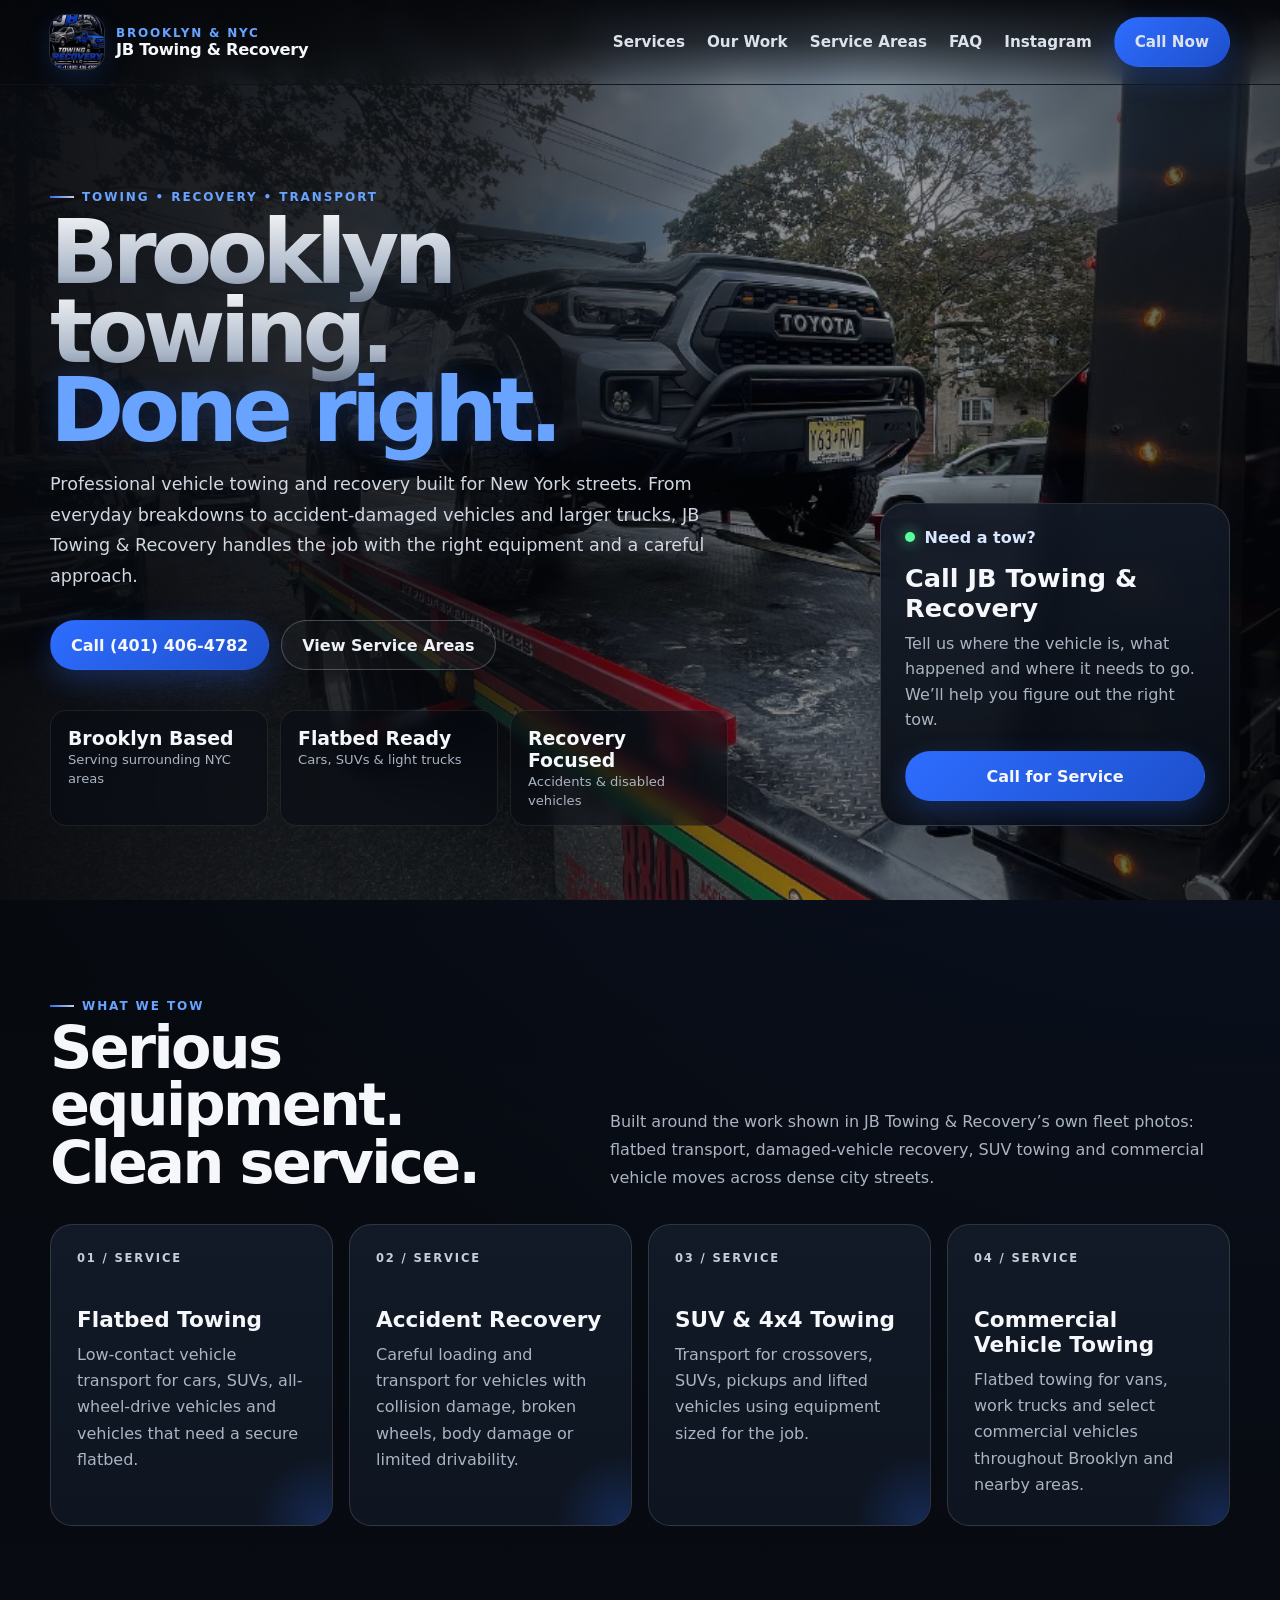
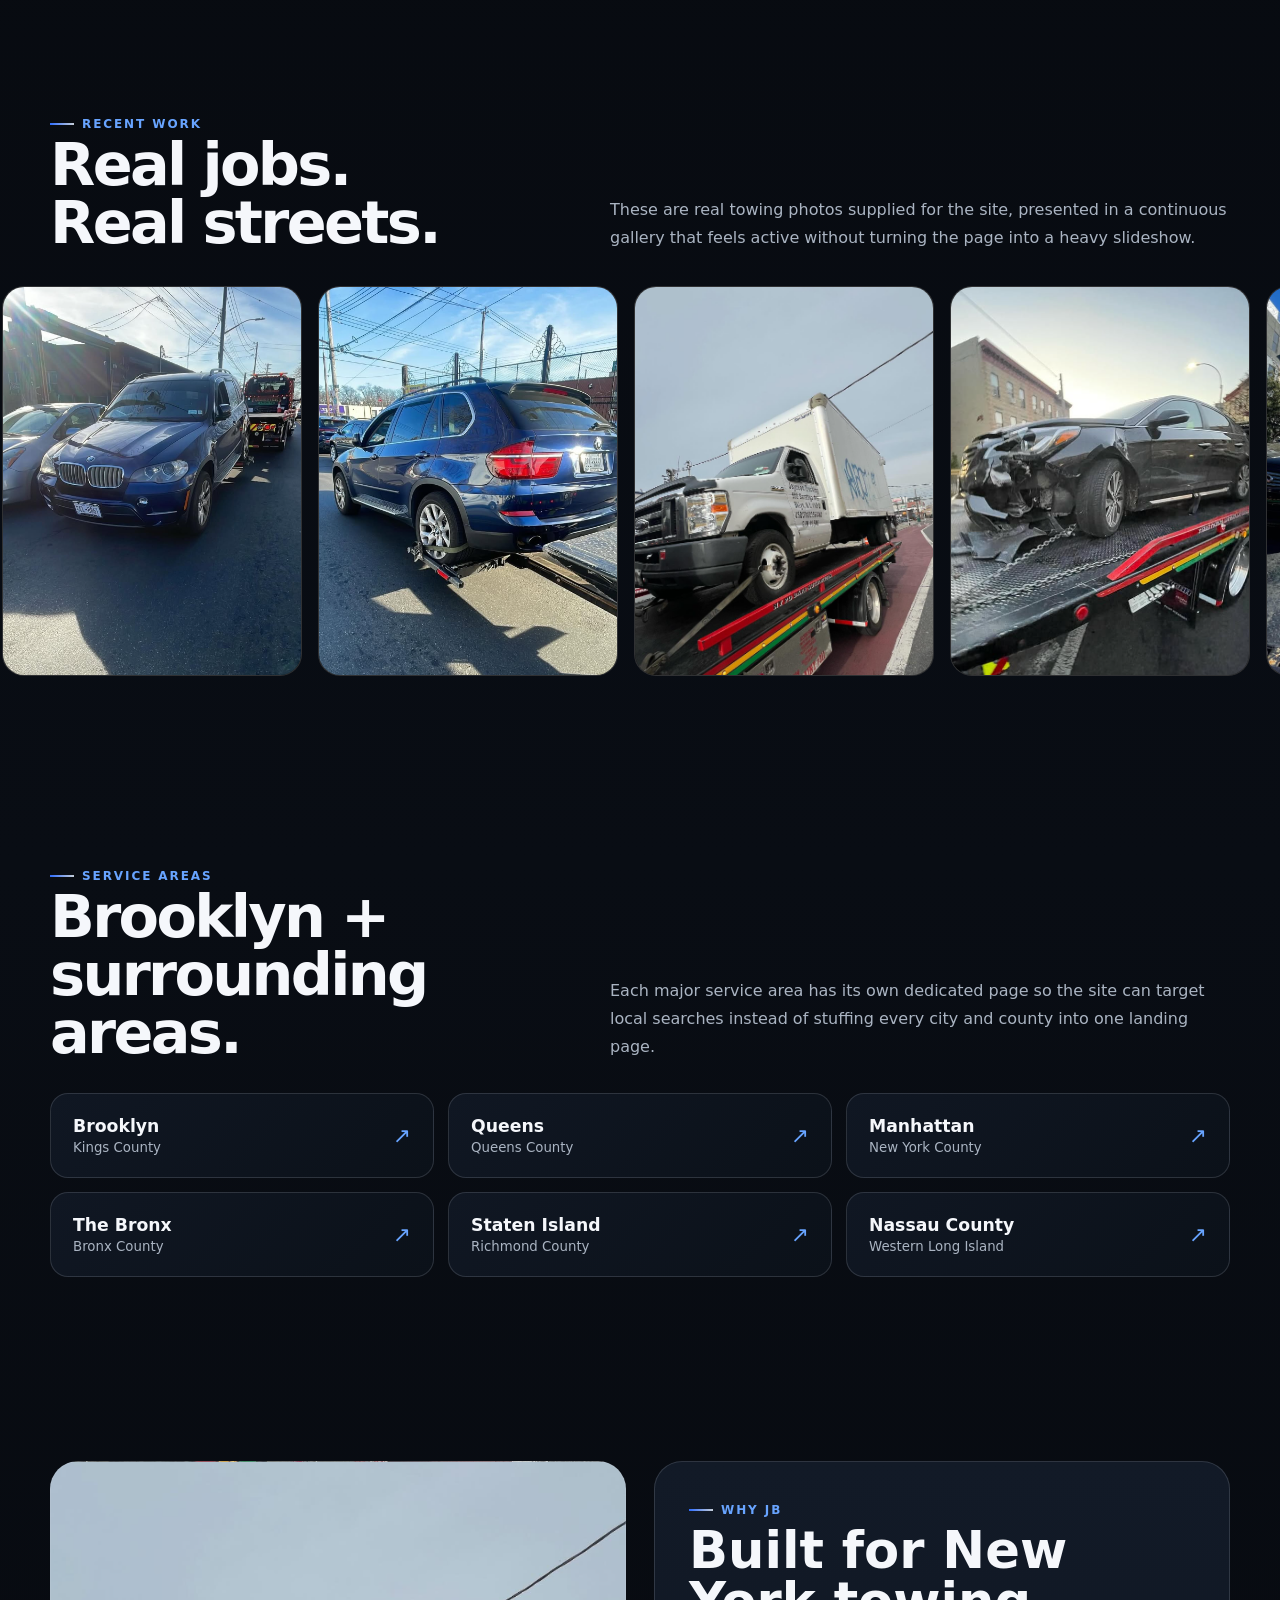
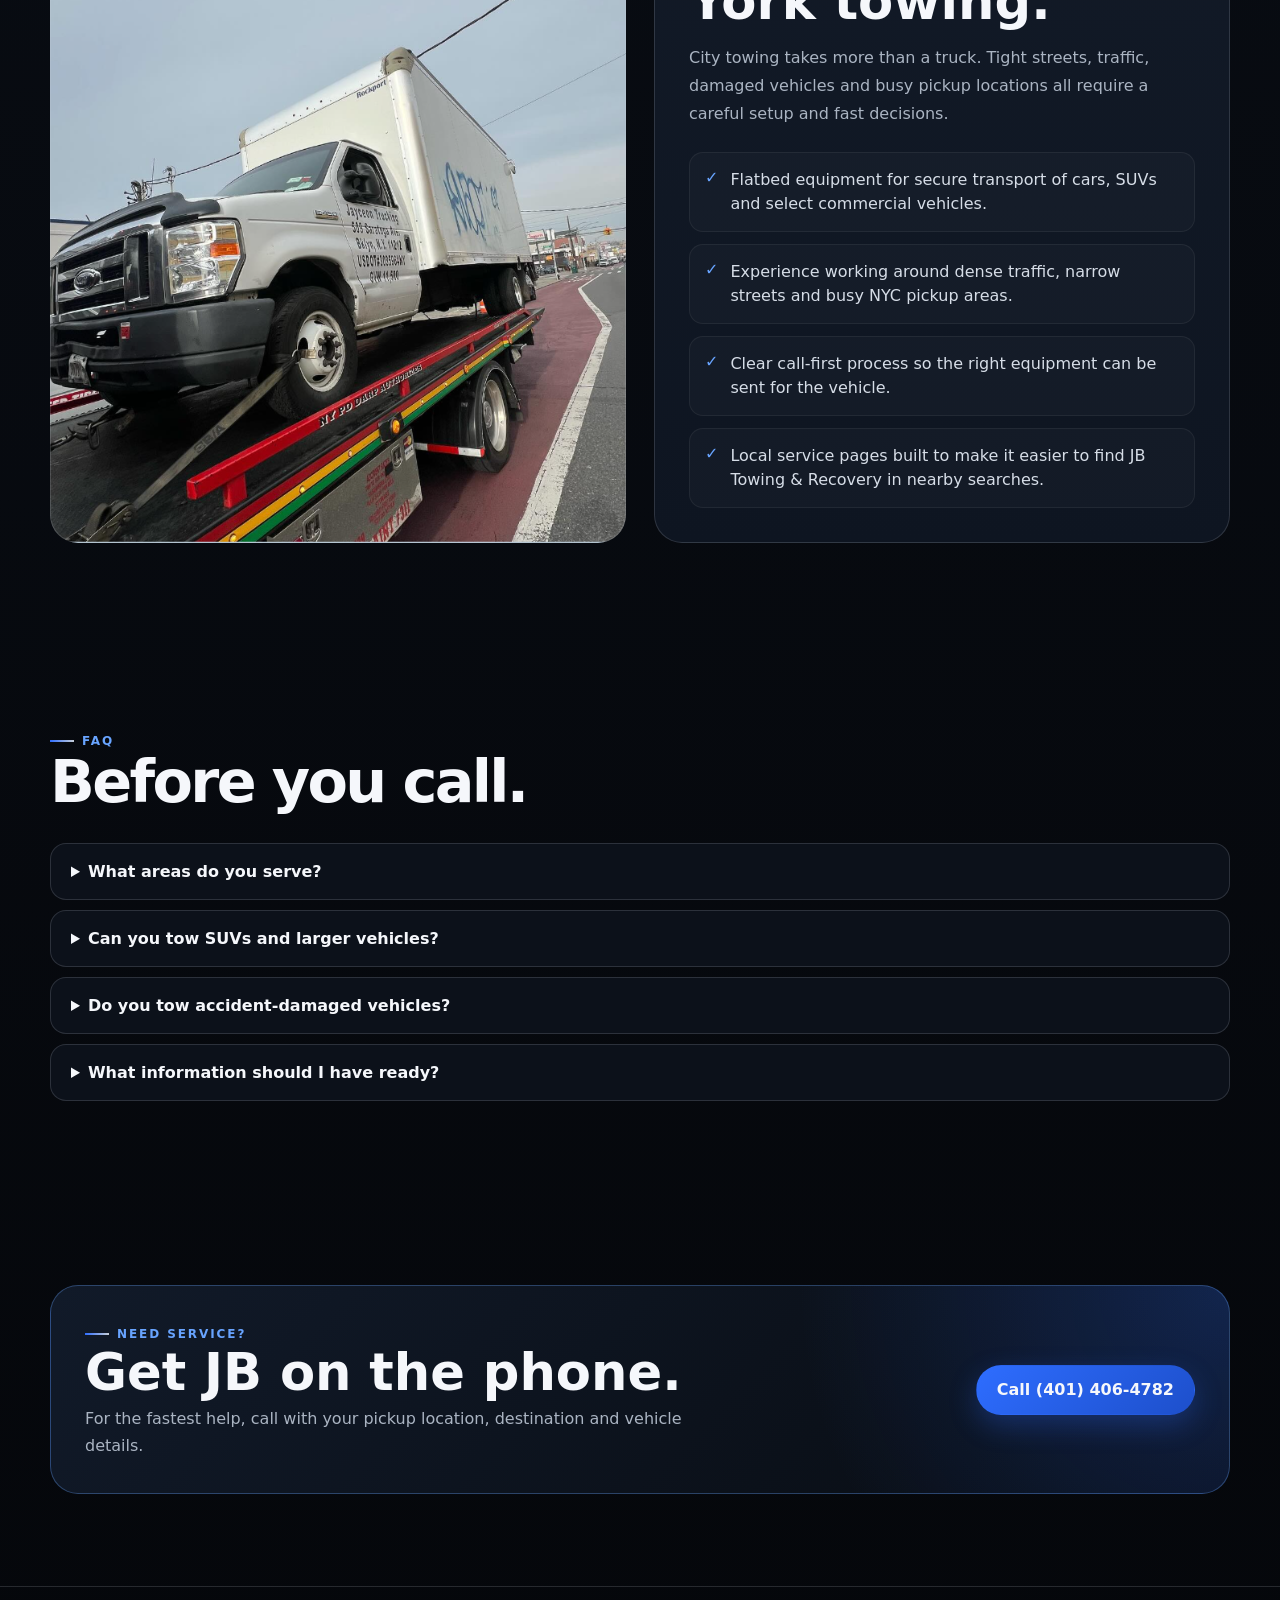
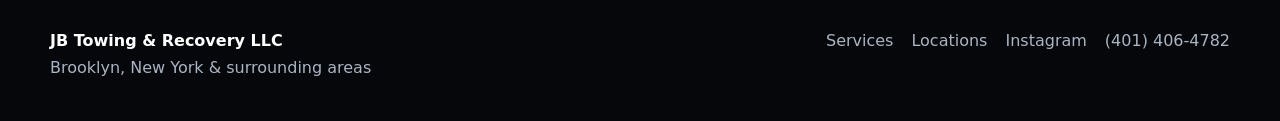
==== index.html @ f9513fea "Add files via upload" ====
<!doctype html>
<html lang="en">
<head>
<meta charset="utf-8"><meta name="viewport" content="width=device-width,initial-scale=1">
<title>JB Towing & Recovery LLC | Towing in Brooklyn, NY & Surrounding Areas</title>
<meta name="description" content="JB Towing & Recovery LLC provides professional towing and vehicle recovery across Brooklyn and surrounding New York City areas. Flatbed towing, accident recovery, local vehicle transport and more.">
<meta name="keywords" content="Brooklyn towing, towing company Brooklyn NY, flatbed towing Brooklyn, vehicle recovery Brooklyn, tow truck Brooklyn, towing Queens, towing NYC">
<link rel="canonical" href="https://www.jbtowingrecovery.com/">
<meta property="og:title" content="JB Towing & Recovery LLC | Brooklyn Towing">
<meta property="og:description" content="Professional towing and recovery across Brooklyn and surrounding NYC areas.">
<meta property="og:type" content="website">
<link rel="stylesheet" href="styles.css">
<script type="application/ld+json">{"@context":"https://schema.org","@type":"TowingService","name":"JB Towing & Recovery LLC","telephone":"+1-401-406-4782","areaServed":["Brooklyn NY","Queens NY","Manhattan NY","Bronx NY","Staten Island NY","Nassau County NY"],"sameAs":["https://www.instagram.com/jbtowingrecovery/"]}</script>
</head>
<body>
<header><div class="container nav">
<a class="brand" href="index.html"><img src="assets/logo.png" alt="JB Towing & Recovery LLC logo"><div class="brand-text"><span>Brooklyn & NYC</span><strong>JB Towing & Recovery</strong></div></a>
<nav class="navlinks"><a href="#services">Services</a><a href="#work">Our Work</a><a href="#areas">Service Areas</a><a href="#faq">FAQ</a><a href="https://www.instagram.com/jbtowingrecovery/" target="_blank" rel="noopener">Instagram</a><a class="btn btn-primary" href="tel:+14014064782">Call Now</a></nav>
<button class="menu-btn" aria-label="Open menu">☰</button>
</div></header>
<main>
<section class="hero"><div class="hero-media"></div><div class="container hero-grid">
<div><div class="eyebrow">Towing • Recovery • Transport</div><h1><span class="metal">Brooklyn towing.</span><br><span class="blue">Done right.</span></h1><p class="hero-copy">Professional vehicle towing and recovery built for New York streets. From everyday breakdowns to accident-damaged vehicles and larger trucks, JB Towing & Recovery handles the job with the right equipment and a careful approach.</p><div class="hero-actions"><a class="btn btn-primary" href="tel:+14014064782">Call (401) 406-4782</a><a class="btn btn-secondary" href="#areas">View Service Areas</a></div><div class="stats"><div class="stat"><strong>Brooklyn Based</strong><span>Serving surrounding NYC areas</span></div><div class="stat"><strong>Flatbed Ready</strong><span>Cars, SUVs & light trucks</span></div><div class="stat"><strong>Recovery Focused</strong><span>Accidents & disabled vehicles</span></div></div></div>
<aside class="hero-card"><div class="status"><span class="status-dot"></span>Need a tow?</div><h3>Call JB Towing & Recovery</h3><p>Tell us where the vehicle is, what happened and where it needs to go. We’ll help you figure out the right tow.</p><a class="btn btn-primary" style="width:100%" href="tel:+14014064782">Call for Service</a></aside>
</div></section>
<section class="section" id="services"><div class="container"><div class="section-head"><div><div class="eyebrow">What we tow</div><h2>Serious equipment.<br>Clean service.</h2></div><p>Built around the work shown in JB Towing & Recovery’s own fleet photos: flatbed transport, damaged-vehicle recovery, SUV towing and commercial vehicle moves across dense city streets.</p></div><div class="services">
<div class="service"><div class="num">01 / Service</div><h3>Flatbed Towing</h3><p>Low-contact vehicle transport for cars, SUVs, all-wheel-drive vehicles and vehicles that need a secure flatbed.</p></div>
<div class="service"><div class="num">02 / Service</div><h3>Accident Recovery</h3><p>Careful loading and transport for vehicles with collision damage, broken wheels, body damage or limited drivability.</p></div>
<div class="service"><div class="num">03 / Service</div><h3>SUV & 4x4 Towing</h3><p>Transport for crossovers, SUVs, pickups and lifted vehicles using equipment sized for the job.</p></div>
<div class="service"><div class="num">04 / Service</div><h3>Commercial Vehicle Towing</h3><p>Flatbed towing for vans, work trucks and select commercial vehicles throughout Brooklyn and nearby areas.</p></div>
</div></div></section>
<section class="section" id="work"><div class="container"><div class="section-head"><div><div class="eyebrow">Recent work</div><h2>Real jobs.<br>Real streets.</h2></div><p>These are real towing photos supplied for the site, presented in a continuous gallery that feels active without turning the page into a heavy slideshow.</p></div></div><div class="gallery-wrap"><div class="gallery-track">
<div class="gallery-card"><img src="assets/tow-1.png" alt="BMW SUV being towed in New York"></div><div class="gallery-card"><img src="assets/tow-2.png" alt="BMW SUV secured on tow equipment"></div><div class="gallery-card"><img src="assets/tow-3.png" alt="Commercial box truck on flatbed tow truck"></div><div class="gallery-card"><img src="assets/tow-4.png" alt="Damaged black sedan on flatbed tow truck"></div><div class="gallery-card"><img src="assets/tow-5.png" alt="Infiniti vehicle on flatbed tow truck in city traffic"></div><div class="gallery-card"><img src="assets/tow-6.png" alt="Toyota 4Runner on flatbed tow truck"></div><div class="gallery-card"><img src="assets/tow-7.png" alt="Night towing recovery scene"></div><div class="gallery-card"><img src="assets/tow-8.png" alt="Volkswagen on flatbed tow truck in Brooklyn"></div>
<div class="gallery-card"><img src="assets/tow-1.png" alt="BMW SUV being towed in New York"></div><div class="gallery-card"><img src="assets/tow-2.png" alt="BMW SUV secured on tow equipment"></div><div class="gallery-card"><img src="assets/tow-3.png" alt="Commercial box truck on flatbed tow truck"></div><div class="gallery-card"><img src="assets/tow-4.png" alt="Damaged black sedan on flatbed tow truck"></div><div class="gallery-card"><img src="assets/tow-5.png" alt="Infiniti vehicle on flatbed tow truck in city traffic"></div><div class="gallery-card"><img src="assets/tow-6.png" alt="Toyota 4Runner on flatbed tow truck"></div><div class="gallery-card"><img src="assets/tow-7.png" alt="Night towing recovery scene"></div><div class="gallery-card"><img src="assets/tow-8.png" alt="Volkswagen on flatbed tow truck in Brooklyn"></div>
</div></div></section>
<section class="section" id="areas"><div class="container"><div class="section-head"><div><div class="eyebrow">Service areas</div><h2>Brooklyn + surrounding areas.</h2></div><p>Each major service area has its own dedicated page so the site can target local searches instead of stuffing every city and county into one landing page.</p></div><div class="location-grid">
<a class="location-card" href="locations/brooklyn.html"><div><b>Brooklyn</b><small>Kings County</small></div><span class="arrow">↗</span></a>
<a class="location-card" href="locations/queens.html"><div><b>Queens</b><small>Queens County</small></div><span class="arrow">↗</span></a>
<a class="location-card" href="locations/manhattan.html"><div><b>Manhattan</b><small>New York County</small></div><span class="arrow">↗</span></a>
<a class="location-card" href="locations/bronx.html"><div><b>The Bronx</b><small>Bronx County</small></div><span class="arrow">↗</span></a>
<a class="location-card" href="locations/staten-island.html"><div><b>Staten Island</b><small>Richmond County</small></div><span class="arrow">↗</span></a>
<a class="location-card" href="locations/nassau-county.html"><div><b>Nassau County</b><small>Western Long Island</small></div><span class="arrow">↗</span></a>
</div></div></section>
<section class="section"><div class="container why"><div class="why-media"></div><div class="why-panel"><div class="eyebrow">Why JB</div><h2 style="font-size:clamp(2.2rem,4vw,3.8rem);line-height:1;margin:.5rem 0 1rem">Built for New York towing.</h2><p style="color:var(--muted);line-height:1.75">City towing takes more than a truck. Tight streets, traffic, damaged vehicles and busy pickup locations all require a careful setup and fast decisions.</p><div class="checks"><div class="check"><i>✓</i><span>Flatbed equipment for secure transport of cars, SUVs and select commercial vehicles.</span></div><div class="check"><i>✓</i><span>Experience working around dense traffic, narrow streets and busy NYC pickup areas.</span></div><div class="check"><i>✓</i><span>Clear call-first process so the right equipment can be sent for the vehicle.</span></div><div class="check"><i>✓</i><span>Local service pages built to make it easier to find JB Towing & Recovery in nearby searches.</span></div></div></div></div></section>
<section class="section" id="faq"><div class="container"><div class="section-head"><div><div class="eyebrow">FAQ</div><h2>Before you call.</h2></div></div><div class="faq"><details><summary>What areas do you serve?</summary><p>Brooklyn is the primary service area, with coverage extending into Queens, Manhattan, the Bronx, Staten Island and nearby Nassau County depending on the job.</p></details><details><summary>Can you tow SUVs and larger vehicles?</summary><p>Yes. The supplied work photos show SUV, pickup and box-truck towing. When calling, share the vehicle year, make, model and condition so the proper equipment can be confirmed.</p></details><details><summary>Do you tow accident-damaged vehicles?</summary><p>Yes. Flatbed transport is especially useful when a vehicle has body, wheel or suspension damage that makes normal towing difficult.</p></details><details><summary>What information should I have ready?</summary><p>Your pickup location, destination, vehicle make/model, whether the vehicle rolls or steers, and a quick description of the issue.</p></details></div></div></section>
<section class="section"><div class="container"><div class="cta"><div><div class="eyebrow">Need service?</div><h2>Get JB on the phone.</h2><p>For the fastest help, call with your pickup location, destination and vehicle details.</p></div><a class="btn btn-primary" href="tel:+14014064782">Call (401) 406-4782</a></div></div></section>
</main>
<footer><div class="container footer-grid"><div><strong>JB Towing & Recovery LLC</strong><div style="margin-top:8px">Brooklyn, New York & surrounding areas</div></div><div class="footer-links"><a href="#services">Services</a><a href="#areas">Locations</a><a href="https://www.instagram.com/jbtowingrecovery/" target="_blank" rel="noopener">Instagram</a><a href="tel:+14014064782">(401) 406-4782</a></div></div></footer>
<a class="mobile-call" href="tel:+14014064782">Call JB Towing & Recovery</a>
<script src="script.js"></script>
</body></html>
---- styles.css ----
:root{
  --bg:#05070b;
  --bg2:#0a0f17;
  --panel:#0e1521;
  --panel2:#121a27;
  --text:#f5f7fb;
  --muted:#aab4c2;
  --blue:#2e6dff;
  --blue2:#68a4ff;
  --silver:#c6ced8;
  --silver2:#eef2f7;
  --line:rgba(198,206,216,.17);
  --shadow:0 18px 55px rgba(0,0,0,.35);
  --radius:22px;
}
*{box-sizing:border-box}
html{scroll-behavior:smooth;scrollbar-color:var(--blue) #0a0e15;scrollbar-width:thin}
*::-webkit-scrollbar{width:11px;height:11px}
*::-webkit-scrollbar-track{background:#0a0e15}
*::-webkit-scrollbar-thumb{background:linear-gradient(180deg,var(--blue2),var(--blue));border-radius:999px;border:2px solid #0a0e15}
body{margin:0;font-family:Inter,ui-sans-serif,system-ui,-apple-system,BlinkMacSystemFont,"Segoe UI",sans-serif;background:radial-gradient(circle at top right,rgba(46,109,255,.13),transparent 31%),linear-gradient(180deg,#05070b 0%,#090d14 50%,#05070b 100%);color:var(--text);cursor:url('assets/cursor.svg') 3 3,auto;overflow-x:hidden}
a,button{cursor:url('assets/cursor-link.svg') 4 4,pointer}
a{color:inherit;text-decoration:none}
img{display:block;max-width:100%}
.container{width:min(1180px,calc(100% - 40px));margin-inline:auto}
.eyebrow{display:inline-flex;align-items:center;gap:.5rem;text-transform:uppercase;letter-spacing:.16em;font-weight:800;font-size:.75rem;color:var(--blue2)}
.eyebrow::before{content:"";width:24px;height:2px;background:linear-gradient(90deg,var(--blue),var(--silver))}
.section{padding:92px 0}
.section-head{display:flex;justify-content:space-between;gap:30px;align-items:end;margin-bottom:32px}
.section-head h2,.location-hero h1{margin:.35rem 0 0;font-size:clamp(2.1rem,4.6vw,4.3rem);line-height:.98;letter-spacing:-.045em}
.section-head p{max-width:620px;color:var(--muted);line-height:1.75;margin:0}
.btn{display:inline-flex;align-items:center;justify-content:center;gap:.65rem;padding:14px 20px;border-radius:999px;font-weight:800;border:1px solid transparent;transition:.2s ease;min-height:50px}
.btn-primary{background:linear-gradient(135deg,var(--blue),#1d4fcb);box-shadow:0 10px 28px rgba(46,109,255,.28)}
.btn-primary:hover{transform:translateY(-2px);box-shadow:0 14px 34px rgba(46,109,255,.38)}
.btn-secondary{border-color:rgba(198,206,216,.3);background:rgba(255,255,255,.03);color:var(--silver2)}
.btn-secondary:hover{border-color:var(--blue2);background:rgba(46,109,255,.08)}
header{position:fixed;inset:0 0 auto;z-index:50;background:linear-gradient(180deg,rgba(5,7,11,.92),rgba(5,7,11,.62),transparent);backdrop-filter:blur(12px);border-bottom:1px solid rgba(255,255,255,.04)}
.nav{height:84px;display:flex;align-items:center;justify-content:space-between;gap:25px}
.brand{display:flex;align-items:center;gap:12px;font-weight:900;letter-spacing:-.02em}
.brand img{width:54px;height:54px;object-fit:cover;border-radius:16px;box-shadow:0 0 0 1px rgba(255,255,255,.12),0 8px 24px rgba(46,109,255,.18)}
.brand-text span{display:block;font-size:.75rem;color:var(--blue2);letter-spacing:.15em;text-transform:uppercase}
.brand-text strong{font-size:1.02rem}
.navlinks{display:flex;gap:22px;align-items:center;color:#dbe2eb;font-size:.95rem;font-weight:700}
.navlinks a:hover{color:var(--blue2)}
.menu-btn{display:none;background:none;border:0;color:white;font-size:1.6rem}
.hero{min-height:100svh;display:grid;align-items:end;position:relative;padding:138px 0 74px;overflow:hidden}
.hero::after{content:"";position:absolute;inset:0;background:linear-gradient(90deg,rgba(5,7,11,.96) 0%,rgba(5,7,11,.82) 36%,rgba(5,7,11,.35) 67%,rgba(5,7,11,.72) 100%);z-index:-1}
.hero-media{position:absolute;inset:0;z-index:-2;background:url('assets/tow-6.png') center 43%/cover no-repeat;filter:saturate(.9) contrast(1.05)}
.hero-grid{display:grid;grid-template-columns:minmax(0,1.2fr) minmax(280px,.8fr);gap:50px;align-items:end}
.hero h1{font-size:clamp(3.1rem,7vw,7rem);line-height:.88;letter-spacing:-.065em;margin:.55rem 0 1.2rem;max-width:860px}
.hero h1 .metal{background:linear-gradient(180deg,#fff,#aab6c7 72%,#6b7788);-webkit-background-clip:text;color:transparent}
.hero h1 .blue{color:var(--blue2);text-shadow:0 0 25px rgba(46,109,255,.2)}
.hero-copy{max-width:700px;font-size:1.1rem;line-height:1.75;color:#d0d7e1}
.hero-actions{display:flex;gap:12px;flex-wrap:wrap;margin-top:28px}
.hero-card{justify-self:end;width:min(100%,350px);background:linear-gradient(180deg,rgba(18,26,39,.86),rgba(8,12,19,.92));border:1px solid rgba(198,206,216,.17);border-radius:26px;padding:24px;box-shadow:var(--shadow);backdrop-filter:blur(14px)}
.hero-card .status{display:flex;align-items:center;gap:.6rem;font-weight:800;color:#d8e6ff}
.status-dot{width:10px;height:10px;border-radius:50%;background:#59ff9b;box-shadow:0 0 14px rgba(89,255,155,.65)}
.hero-card h3{font-size:1.6rem;margin:16px 0 8px}
.hero-card p{color:var(--muted);line-height:1.6;margin:0 0 18px}
.stats{display:grid;grid-template-columns:repeat(3,1fr);gap:12px;margin-top:40px}
.stat{padding:16px 17px;border:1px solid rgba(255,255,255,.08);border-radius:16px;background:rgba(8,12,19,.48);backdrop-filter:blur(7px)}
.stat strong{display:block;font-size:1.18rem}.stat span{color:var(--muted);font-size:.82rem}
.services{display:grid;grid-template-columns:repeat(4,1fr);gap:16px}
.service{padding:26px;border:1px solid var(--line);border-radius:var(--radius);background:linear-gradient(180deg,var(--panel2),var(--panel));min-height:240px;position:relative;overflow:hidden;transition:.2s ease}
.service::after{content:"";position:absolute;width:130px;height:130px;border-radius:50%;right:-55px;bottom:-60px;background:radial-gradient(circle,rgba(46,109,255,.22),transparent 70%)}
.service:hover{transform:translateY(-5px);border-color:rgba(104,164,255,.5)}
.service .num{font-size:.72rem;letter-spacing:.16em;color:var(--silver);text-transform:uppercase;font-weight:800}
.service h3{font-size:1.35rem;margin:42px 0 10px}.service p{color:var(--muted);line-height:1.65;margin:0}
.gallery-wrap{position:relative;overflow:hidden}
.gallery-track{display:flex;gap:16px;width:max-content;animation:scroll 34s linear infinite;padding:2px}
.gallery-wrap:hover .gallery-track{animation-play-state:paused}
.gallery-card{width:300px;height:390px;border-radius:22px;overflow:hidden;border:1px solid var(--line);background:#111;position:relative}
.gallery-card img{width:100%;height:100%;object-fit:cover;transition:.35s ease}.gallery-card:hover img{transform:scale(1.035)}
@keyframes scroll{to{transform:translateX(calc(-50% - 8px))}}
.location-grid{display:grid;grid-template-columns:repeat(3,1fr);gap:14px}
.location-card{padding:22px;border-radius:18px;border:1px solid var(--line);background:linear-gradient(135deg,#101723,#0b1119);display:flex;justify-content:space-between;align-items:center;transition:.2s}
.location-card:hover{border-color:var(--blue2);transform:translateY(-3px);background:linear-gradient(135deg,#111c2c,#0b1119)}
.location-card small{display:block;color:var(--muted);margin-top:4px}.location-card b{font-size:1.08rem}.arrow{font-size:1.35rem;color:var(--blue2)}
.why{display:grid;grid-template-columns:1fr 1fr;gap:28px;align-items:stretch}
.why-media{min-height:520px;border-radius:28px;overflow:hidden;border:1px solid var(--line);background:url('assets/tow-3.png') center/cover}
.why-panel{border:1px solid var(--line);border-radius:28px;background:linear-gradient(180deg,var(--panel2),var(--panel));padding:34px}
.checks{display:grid;gap:12px;margin-top:24px}.check{display:flex;gap:12px;padding:15px;border-radius:14px;background:rgba(255,255,255,.025);border:1px solid rgba(255,255,255,.06)}
.check i{font-style:normal;color:var(--blue2);font-weight:900}.check span{color:#d6dde7;line-height:1.5}
.faq{display:grid;gap:10px}.faq details{border:1px solid var(--line);border-radius:16px;background:#0c111a;padding:18px 20px}.faq summary{font-weight:800;cursor:pointer}.faq p{color:var(--muted);line-height:1.65;margin:12px 0 0}
.cta{padding:34px;border-radius:28px;border:1px solid rgba(104,164,255,.32);background:radial-gradient(circle at top right,rgba(46,109,255,.24),transparent 36%),linear-gradient(135deg,#111a29,#080c12);display:flex;align-items:center;justify-content:space-between;gap:28px}
.cta h2{font-size:clamp(2rem,4vw,3.6rem);line-height:1;margin:.4rem 0}.cta p{color:var(--muted);margin:0;max-width:650px;line-height:1.7}
footer{padding:44px 0;border-top:1px solid var(--line);color:var(--muted)}
.footer-grid{display:flex;justify-content:space-between;gap:30px;align-items:flex-start}.footer-grid strong{color:white}.footer-links{display:flex;gap:18px;flex-wrap:wrap}
.location-hero{padding:150px 0 70px;border-bottom:1px solid var(--line);background:radial-gradient(circle at 85% 25%,rgba(46,109,255,.18),transparent 30%)}
.location-hero p{max-width:720px;color:var(--muted);font-size:1.08rem;line-height:1.75}.breadcrumbs{font-size:.84rem;color:var(--muted);margin-bottom:22px}.breadcrumbs a{color:var(--blue2)}
.location-body{display:grid;grid-template-columns:minmax(0,1fr) 350px;gap:34px}.location-body article{color:#d7dee8;line-height:1.8}.location-body h2{color:white;font-size:2rem;letter-spacing:-.03em;margin-top:0}.location-body h3{color:white;font-size:1.25rem;margin-top:28px}
.side-card{position:sticky;top:110px;border:1px solid var(--line);border-radius:22px;padding:22px;background:linear-gradient(180deg,var(--panel2),var(--panel));height:max-content}.side-card p{color:var(--muted);line-height:1.6}
.mobile-call{display:none}
@media(max-width:980px){.navlinks{display:none}.menu-btn{display:block}.navlinks.open{display:flex;position:absolute;top:78px;left:20px;right:20px;flex-direction:column;align-items:stretch;padding:18px;border-radius:18px;background:#0b111a;border:1px solid var(--line);box-shadow:var(--shadow)}.hero-grid,.why,.location-body{grid-template-columns:1fr}.hero-card{justify-self:start}.services{grid-template-columns:repeat(2,1fr)}.location-grid{grid-template-columns:repeat(2,1fr)}.location-body .side-card{position:static}.why-media{min-height:420px}}
@media(max-width:640px){.container{width:min(100% - 28px,1180px)}.section{padding:70px 0}.nav{height:72px}.brand img{width:46px;height:46px}.brand-text strong{font-size:.92rem}.brand-text span{font-size:.65rem}.hero{padding-top:110px;min-height:auto;padding-bottom:56px}.hero-grid{gap:28px}.hero h1{font-size:clamp(3rem,15vw,5.2rem)}.hero-copy{font-size:1rem}.hero-card{width:100%}.stats{grid-template-columns:1fr 1fr}.stats .stat:last-child{grid-column:1/-1}.services,.location-grid{grid-template-columns:1fr}.service{min-height:210px}.section-head{align-items:flex-start;flex-direction:column}.gallery-card{width:250px;height:330px}.why-media{min-height:360px}.why-panel{padding:24px}.cta{padding:26px;align-items:flex-start;flex-direction:column}.footer-grid{flex-direction:column}.mobile-call{display:flex;position:fixed;z-index:80;left:14px;right:14px;bottom:14px;opacity:0;transform:translateY(18px);pointer-events:none;transition:.25s ease;background:linear-gradient(135deg,var(--blue),#1c4ec9);border:1px solid rgba(255,255,255,.22);border-radius:999px;padding:15px 20px;align-items:center;justify-content:center;font-weight:900;box-shadow:0 16px 35px rgba(0,0,0,.45)}.mobile-call.show{opacity:1;transform:none;pointer-events:auto}body{padding-bottom:72px}.hero::after{background:linear-gradient(180deg,rgba(5,7,11,.5),rgba(5,7,11,.78) 38%,rgba(5,7,11,.98) 78%)}}
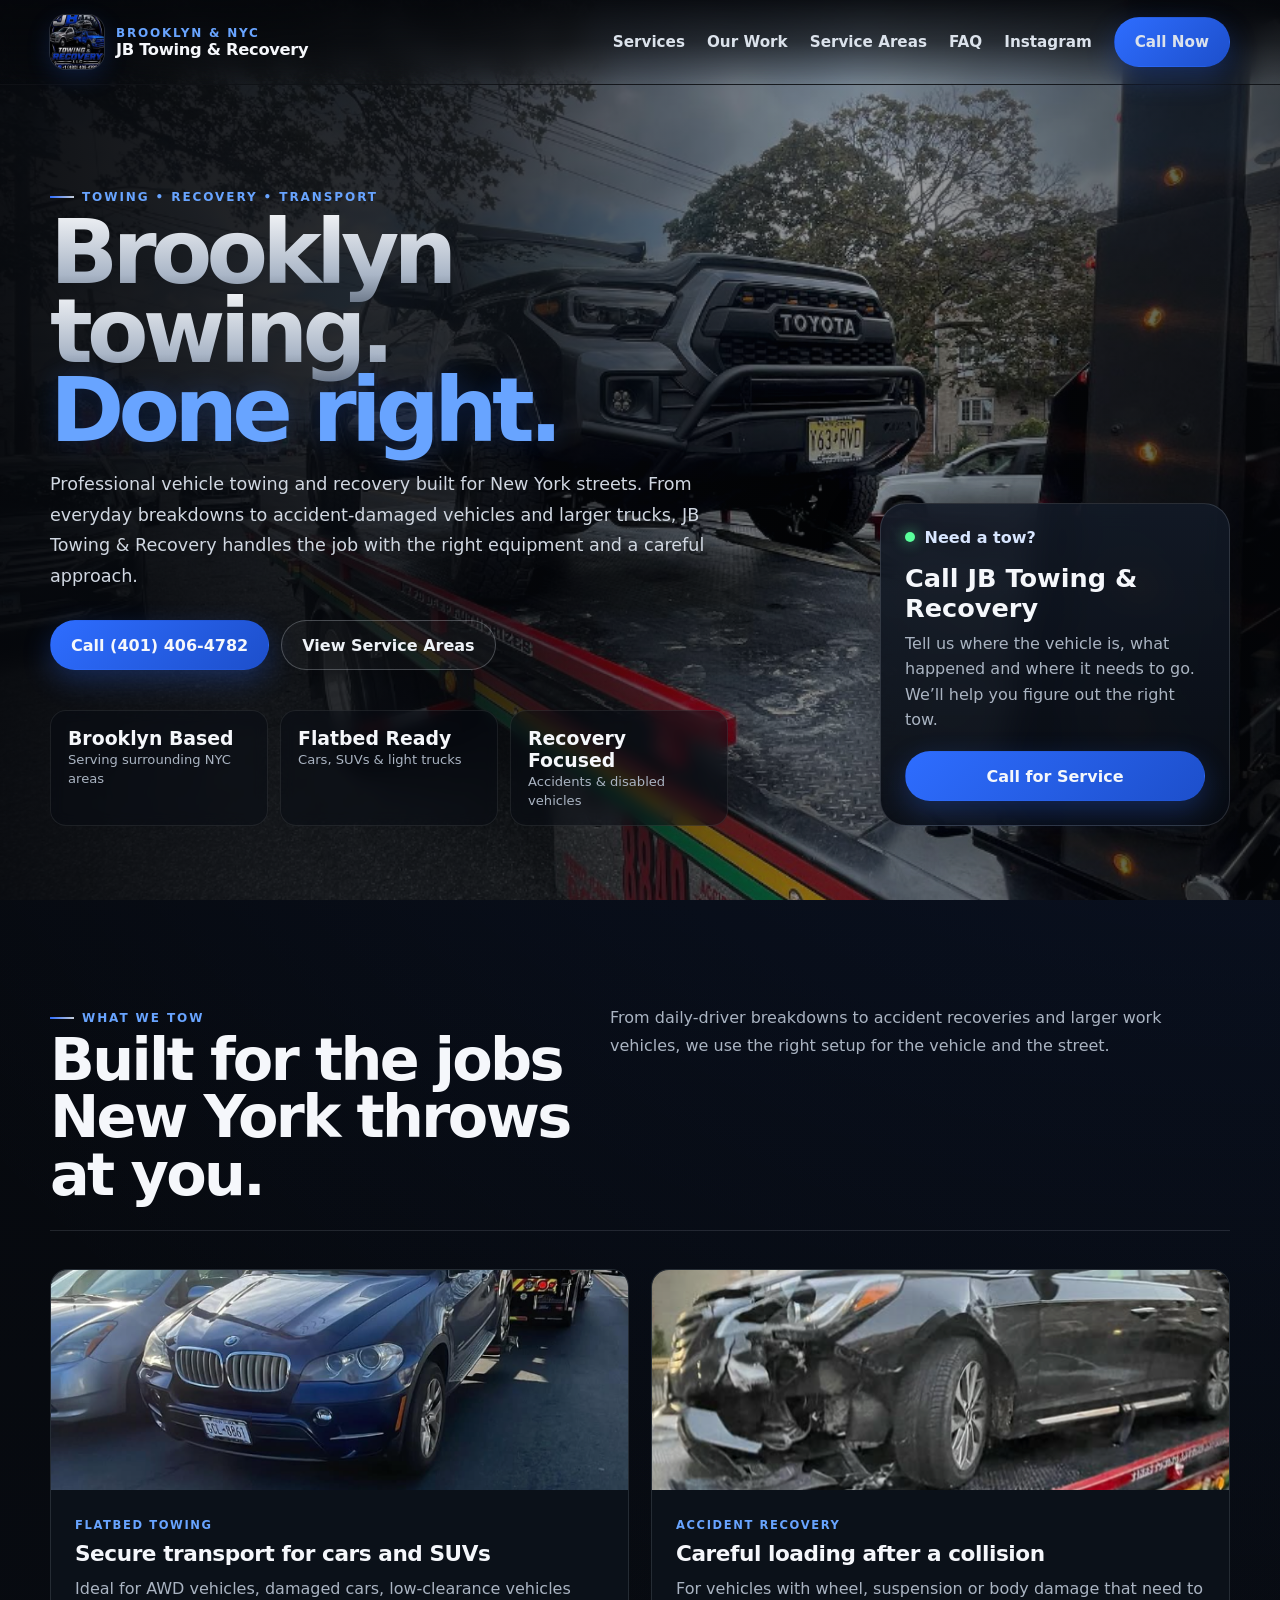
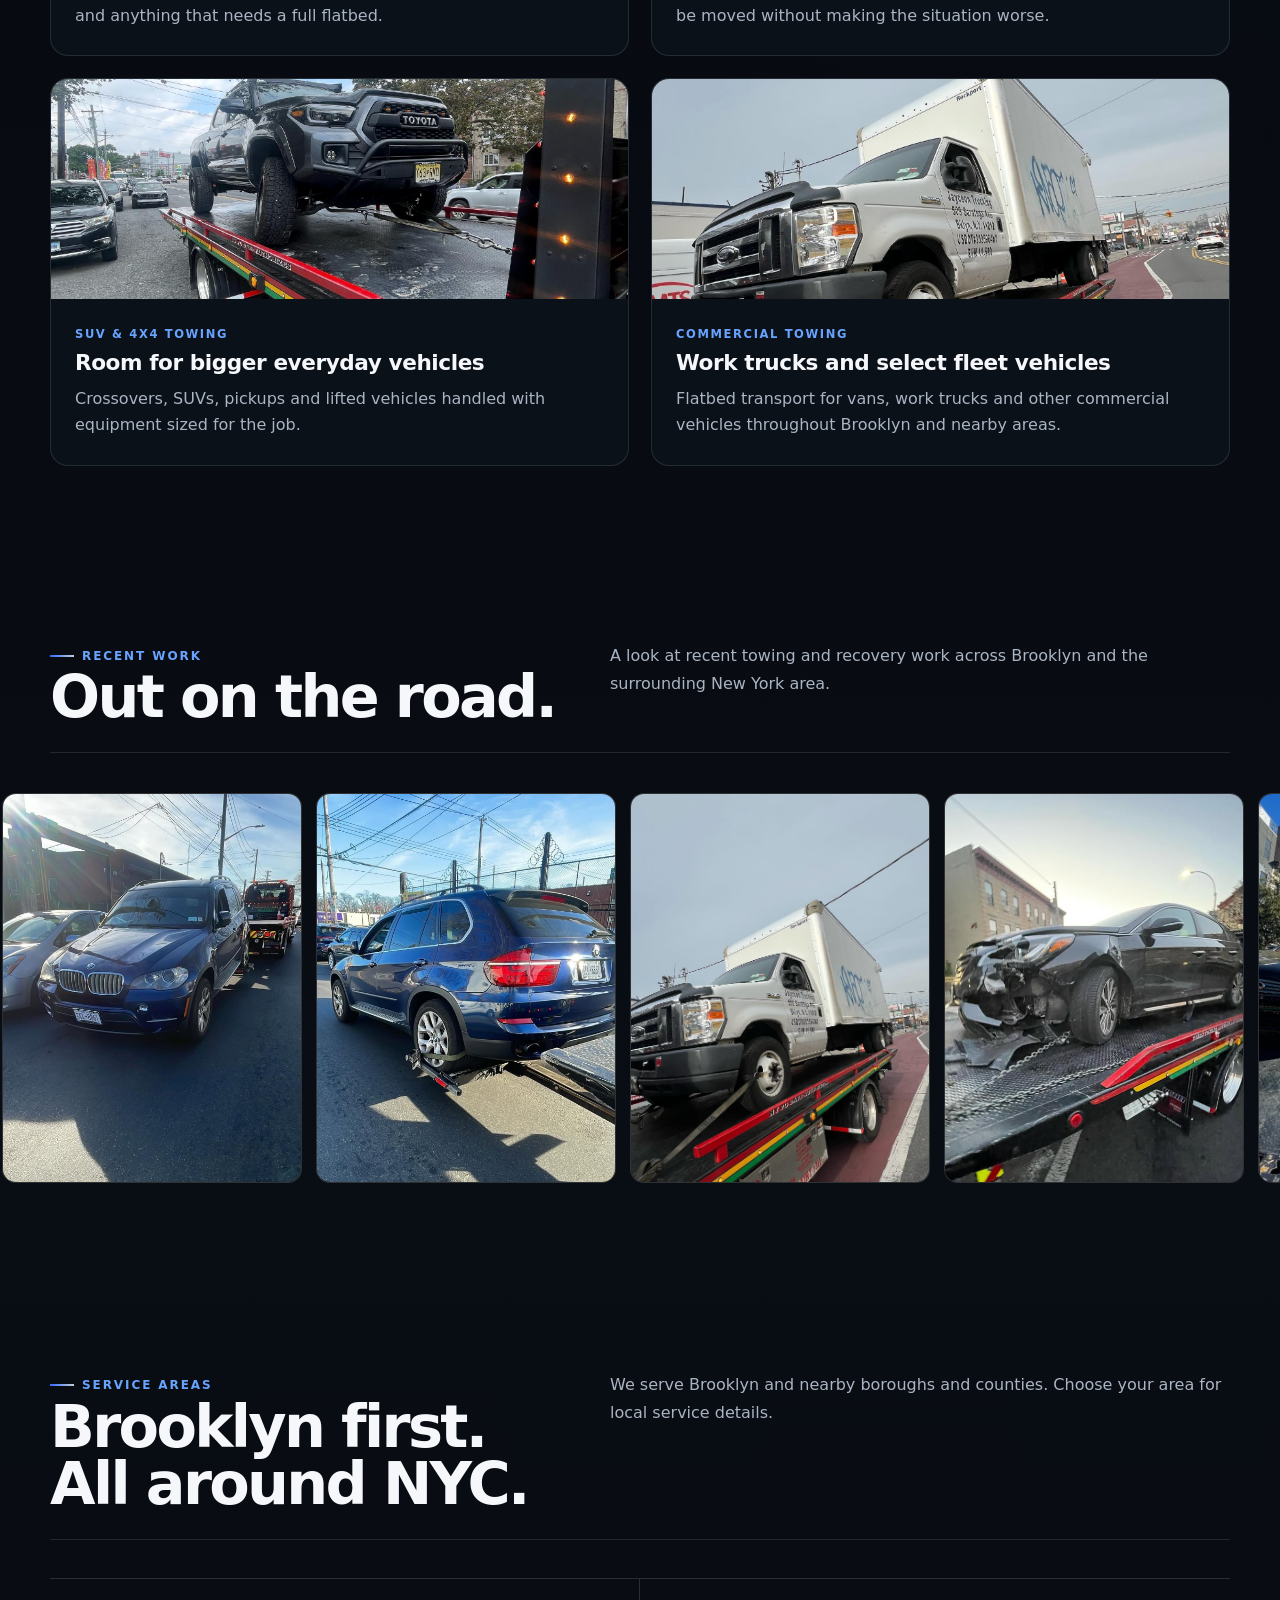
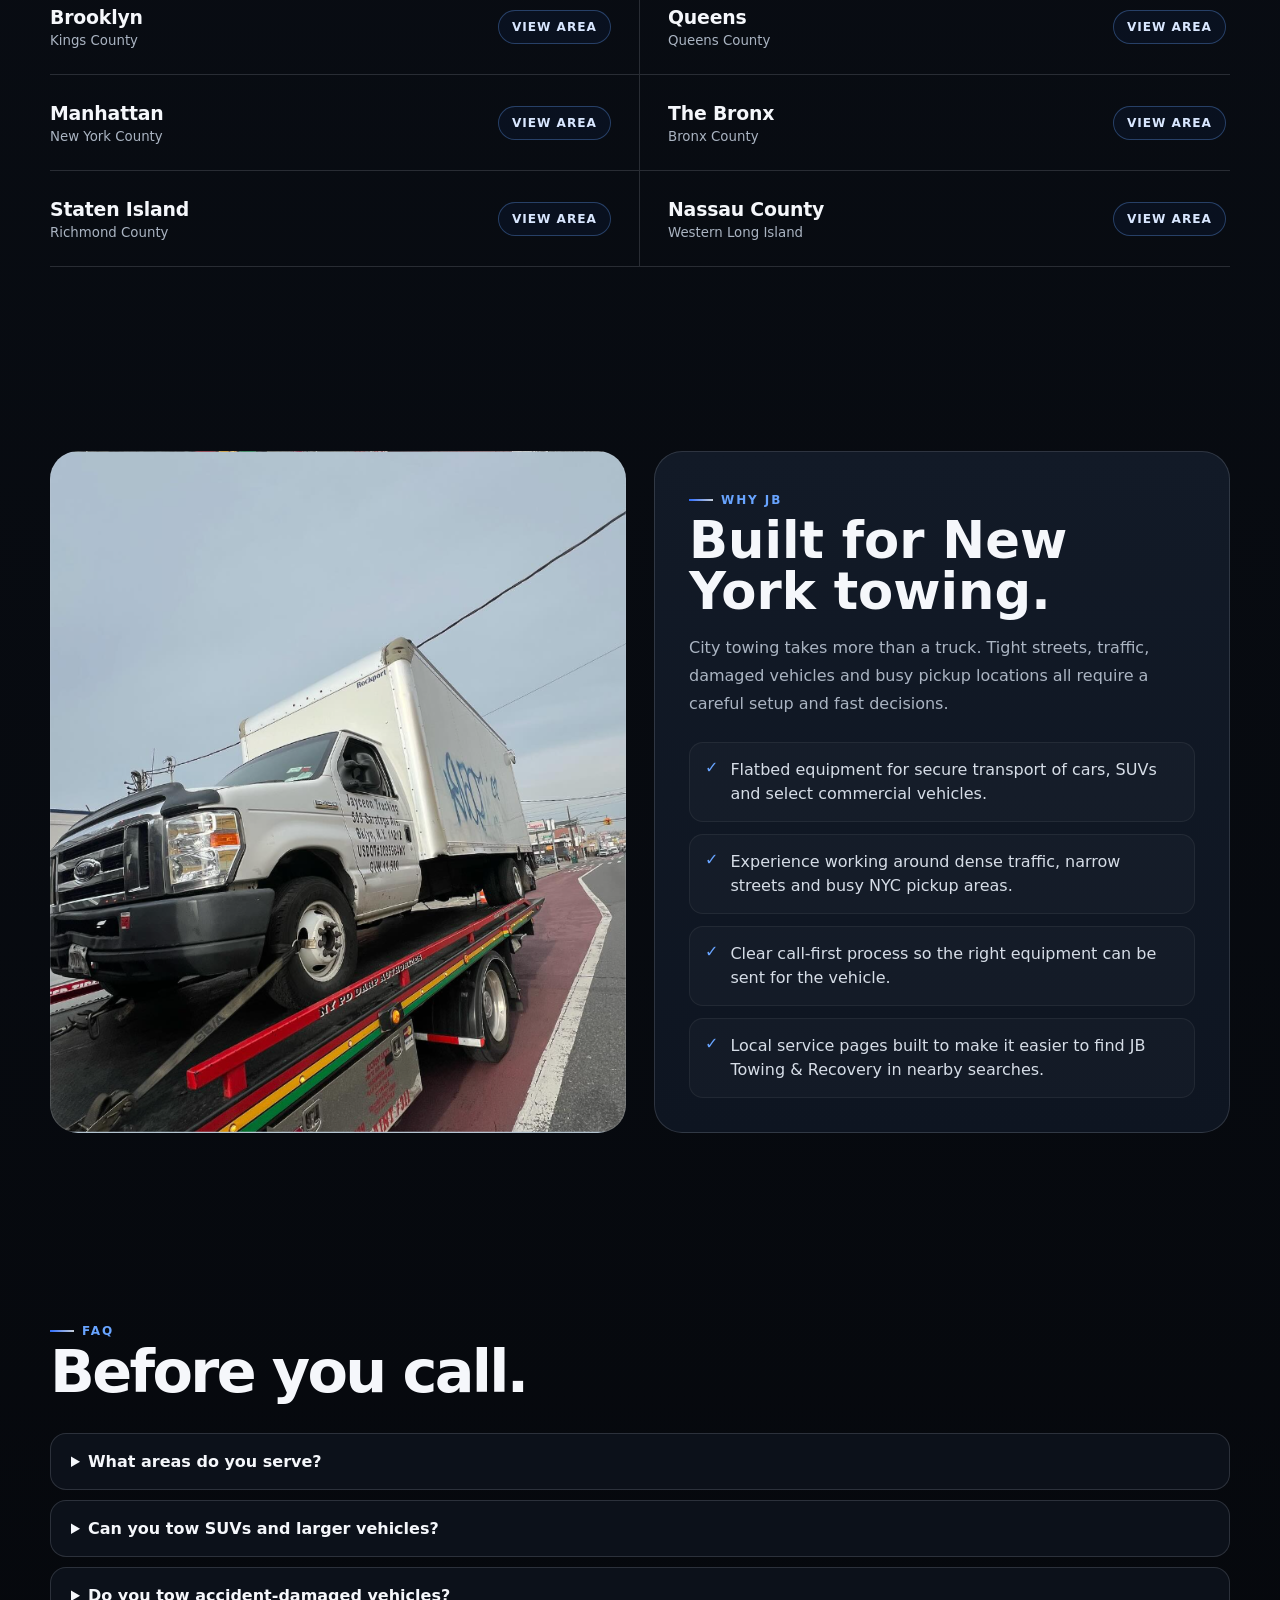
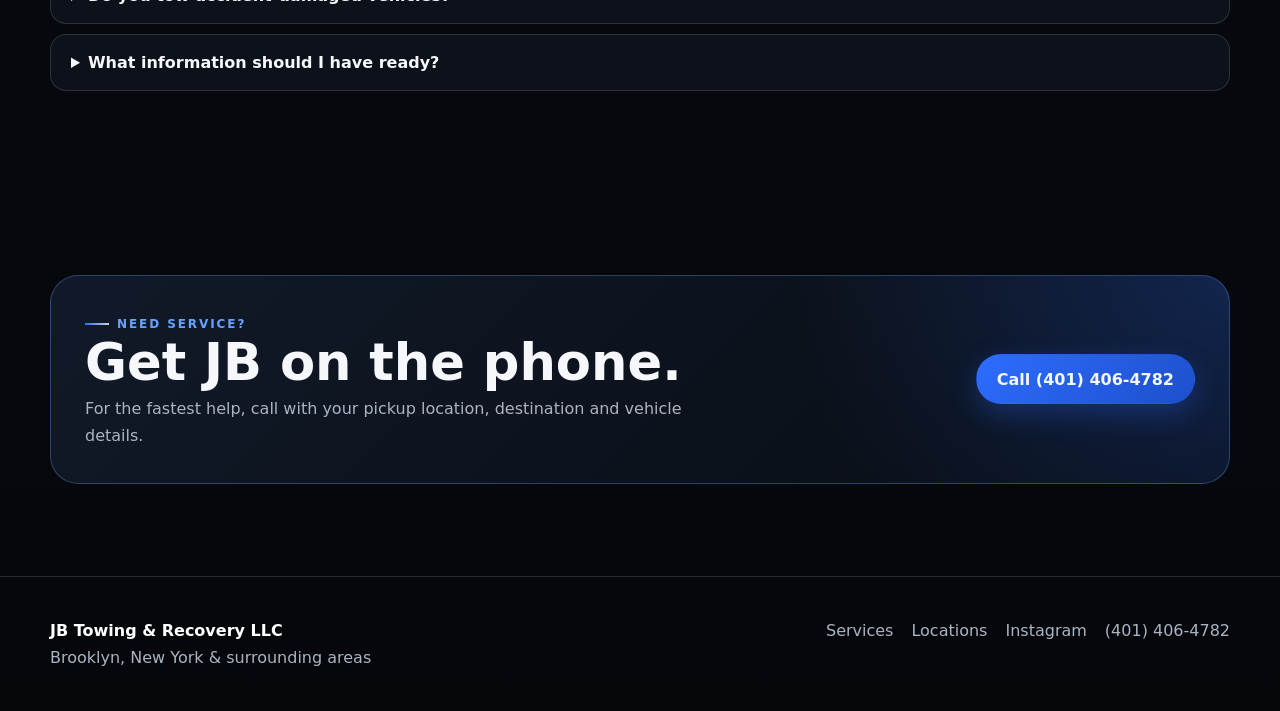
==== commit 651db116: "Add files via upload" ====
--- a/index.html
+++ b/index.html
@@ -23,23 +23,23 @@
 <div><div class="eyebrow">Towing • Recovery • Transport</div><h1><span class="metal">Brooklyn towing.</span><br><span class="blue">Done right.</span></h1><p class="hero-copy">Professional vehicle towing and recovery built for New York streets. From everyday breakdowns to accident-damaged vehicles and larger trucks, JB Towing & Recovery handles the job with the right equipment and a careful approach.</p><div class="hero-actions"><a class="btn btn-primary" href="tel:+14014064782">Call (401) 406-4782</a><a class="btn btn-secondary" href="#areas">View Service Areas</a></div><div class="stats"><div class="stat"><strong>Brooklyn Based</strong><span>Serving surrounding NYC areas</span></div><div class="stat"><strong>Flatbed Ready</strong><span>Cars, SUVs & light trucks</span></div><div class="stat"><strong>Recovery Focused</strong><span>Accidents & disabled vehicles</span></div></div></div>
 <aside class="hero-card"><div class="status"><span class="status-dot"></span>Need a tow?</div><h3>Call JB Towing & Recovery</h3><p>Tell us where the vehicle is, what happened and where it needs to go. We’ll help you figure out the right tow.</p><a class="btn btn-primary" style="width:100%" href="tel:+14014064782">Call for Service</a></aside>
 </div></section>
-<section class="section" id="services"><div class="container"><div class="section-head"><div><div class="eyebrow">What we tow</div><h2>Serious equipment.<br>Clean service.</h2></div><p>Built around the work shown in JB Towing & Recovery’s own fleet photos: flatbed transport, damaged-vehicle recovery, SUV towing and commercial vehicle moves across dense city streets.</p></div><div class="services">
-<div class="service"><div class="num">01 / Service</div><h3>Flatbed Towing</h3><p>Low-contact vehicle transport for cars, SUVs, all-wheel-drive vehicles and vehicles that need a secure flatbed.</p></div>
-<div class="service"><div class="num">02 / Service</div><h3>Accident Recovery</h3><p>Careful loading and transport for vehicles with collision damage, broken wheels, body damage or limited drivability.</p></div>
-<div class="service"><div class="num">03 / Service</div><h3>SUV & 4x4 Towing</h3><p>Transport for crossovers, SUVs, pickups and lifted vehicles using equipment sized for the job.</p></div>
-<div class="service"><div class="num">04 / Service</div><h3>Commercial Vehicle Towing</h3><p>Flatbed towing for vans, work trucks and select commercial vehicles throughout Brooklyn and nearby areas.</p></div>
+<section class="section services-section" id="services"><div class="container"><div class="section-head section-head-clean"><div><div class="eyebrow">What we tow</div><h2>Built for the jobs<br>New York throws at you.</h2></div><p>From daily-driver breakdowns to accident recoveries and larger work vehicles, we use the right setup for the vehicle and the street.</p></div><div class="services services-photo">
+<article class="service service-photo-card"><div class="service-image"><img src="assets/tow-1.png" alt="Flatbed towing service in Brooklyn"></div><div class="service-copy"><span>Flatbed towing</span><h3>Secure transport for cars and SUVs</h3><p>Ideal for AWD vehicles, damaged cars, low-clearance vehicles and anything that needs a full flatbed.</p></div></article>
+<article class="service service-photo-card"><div class="service-image"><img src="assets/tow-4.png" alt="Accident recovery towing in Brooklyn"></div><div class="service-copy"><span>Accident recovery</span><h3>Careful loading after a collision</h3><p>For vehicles with wheel, suspension or body damage that need to be moved without making the situation worse.</p></div></article>
+<article class="service service-photo-card"><div class="service-image"><img src="assets/tow-6.png" alt="SUV and 4x4 towing in New York City"></div><div class="service-copy"><span>SUV & 4x4 towing</span><h3>Room for bigger everyday vehicles</h3><p>Crossovers, SUVs, pickups and lifted vehicles handled with equipment sized for the job.</p></div></article>
+<article class="service service-photo-card"><div class="service-image"><img src="assets/tow-3.png" alt="Commercial vehicle towing in New York"></div><div class="service-copy"><span>Commercial towing</span><h3>Work trucks and select fleet vehicles</h3><p>Flatbed transport for vans, work trucks and other commercial vehicles throughout Brooklyn and nearby areas.</p></div></article>
 </div></div></section>
-<section class="section" id="work"><div class="container"><div class="section-head"><div><div class="eyebrow">Recent work</div><h2>Real jobs.<br>Real streets.</h2></div><p>These are real towing photos supplied for the site, presented in a continuous gallery that feels active without turning the page into a heavy slideshow.</p></div></div><div class="gallery-wrap"><div class="gallery-track">
+<section class="section work-section" id="work"><div class="container"><div class="section-head section-head-clean"><div><div class="eyebrow">Recent work</div><h2>Out on the road.</h2></div><p>A look at recent towing and recovery work across Brooklyn and the surrounding New York area.</p></div></div><div class="gallery-wrap"><div class="gallery-track">
 <div class="gallery-card"><img src="assets/tow-1.png" alt="BMW SUV being towed in New York"></div><div class="gallery-card"><img src="assets/tow-2.png" alt="BMW SUV secured on tow equipment"></div><div class="gallery-card"><img src="assets/tow-3.png" alt="Commercial box truck on flatbed tow truck"></div><div class="gallery-card"><img src="assets/tow-4.png" alt="Damaged black sedan on flatbed tow truck"></div><div class="gallery-card"><img src="assets/tow-5.png" alt="Infiniti vehicle on flatbed tow truck in city traffic"></div><div class="gallery-card"><img src="assets/tow-6.png" alt="Toyota 4Runner on flatbed tow truck"></div><div class="gallery-card"><img src="assets/tow-7.png" alt="Night towing recovery scene"></div><div class="gallery-card"><img src="assets/tow-8.png" alt="Volkswagen on flatbed tow truck in Brooklyn"></div>
 <div class="gallery-card"><img src="assets/tow-1.png" alt="BMW SUV being towed in New York"></div><div class="gallery-card"><img src="assets/tow-2.png" alt="BMW SUV secured on tow equipment"></div><div class="gallery-card"><img src="assets/tow-3.png" alt="Commercial box truck on flatbed tow truck"></div><div class="gallery-card"><img src="assets/tow-4.png" alt="Damaged black sedan on flatbed tow truck"></div><div class="gallery-card"><img src="assets/tow-5.png" alt="Infiniti vehicle on flatbed tow truck in city traffic"></div><div class="gallery-card"><img src="assets/tow-6.png" alt="Toyota 4Runner on flatbed tow truck"></div><div class="gallery-card"><img src="assets/tow-7.png" alt="Night towing recovery scene"></div><div class="gallery-card"><img src="assets/tow-8.png" alt="Volkswagen on flatbed tow truck in Brooklyn"></div>
 </div></div></section>
-<section class="section" id="areas"><div class="container"><div class="section-head"><div><div class="eyebrow">Service areas</div><h2>Brooklyn + surrounding areas.</h2></div><p>Each major service area has its own dedicated page so the site can target local searches instead of stuffing every city and county into one landing page.</p></div><div class="location-grid">
-<a class="location-card" href="locations/brooklyn.html"><div><b>Brooklyn</b><small>Kings County</small></div><span class="arrow">↗</span></a>
-<a class="location-card" href="locations/queens.html"><div><b>Queens</b><small>Queens County</small></div><span class="arrow">↗</span></a>
-<a class="location-card" href="locations/manhattan.html"><div><b>Manhattan</b><small>New York County</small></div><span class="arrow">↗</span></a>
-<a class="location-card" href="locations/bronx.html"><div><b>The Bronx</b><small>Bronx County</small></div><span class="arrow">↗</span></a>
-<a class="location-card" href="locations/staten-island.html"><div><b>Staten Island</b><small>Richmond County</small></div><span class="arrow">↗</span></a>
-<a class="location-card" href="locations/nassau-county.html"><div><b>Nassau County</b><small>Western Long Island</small></div><span class="arrow">↗</span></a>
+<section class="section areas-section" id="areas"><div class="container"><div class="section-head section-head-clean"><div><div class="eyebrow">Service areas</div><h2>Brooklyn first.<br>All around NYC.</h2></div><p>We serve Brooklyn and nearby boroughs and counties. Choose your area for local service details.</p></div><div class="location-grid location-list">
+<a class="location-card" href="locations/brooklyn.html"><div><b>Brooklyn</b><small>Kings County</small></div><span class="location-cta">View area</span></a>
+<a class="location-card" href="locations/queens.html"><div><b>Queens</b><small>Queens County</small></div><span class="location-cta">View area</span></a>
+<a class="location-card" href="locations/manhattan.html"><div><b>Manhattan</b><small>New York County</small></div><span class="location-cta">View area</span></a>
+<a class="location-card" href="locations/bronx.html"><div><b>The Bronx</b><small>Bronx County</small></div><span class="location-cta">View area</span></a>
+<a class="location-card" href="locations/staten-island.html"><div><b>Staten Island</b><small>Richmond County</small></div><span class="location-cta">View area</span></a>
+<a class="location-card" href="locations/nassau-county.html"><div><b>Nassau County</b><small>Western Long Island</small></div><span class="location-cta">View area</span></a>
 </div></div></section>
 <section class="section"><div class="container why"><div class="why-media"></div><div class="why-panel"><div class="eyebrow">Why JB</div><h2 style="font-size:clamp(2.2rem,4vw,3.8rem);line-height:1;margin:.5rem 0 1rem">Built for New York towing.</h2><p style="color:var(--muted);line-height:1.75">City towing takes more than a truck. Tight streets, traffic, damaged vehicles and busy pickup locations all require a careful setup and fast decisions.</p><div class="checks"><div class="check"><i>✓</i><span>Flatbed equipment for secure transport of cars, SUVs and select commercial vehicles.</span></div><div class="check"><i>✓</i><span>Experience working around dense traffic, narrow streets and busy NYC pickup areas.</span></div><div class="check"><i>✓</i><span>Clear call-first process so the right equipment can be sent for the vehicle.</span></div><div class="check"><i>✓</i><span>Local service pages built to make it easier to find JB Towing & Recovery in nearby searches.</span></div></div></div></div></section>
 <section class="section" id="faq"><div class="container"><div class="section-head"><div><div class="eyebrow">FAQ</div><h2>Before you call.</h2></div></div><div class="faq"><details><summary>What areas do you serve?</summary><p>Brooklyn is the primary service area, with coverage extending into Queens, Manhattan, the Bronx, Staten Island and nearby Nassau County depending on the job.</p></details><details><summary>Can you tow SUVs and larger vehicles?</summary><p>Yes. The supplied work photos show SUV, pickup and box-truck towing. When calling, share the vehicle year, make, model and condition so the proper equipment can be confirmed.</p></details><details><summary>Do you tow accident-damaged vehicles?</summary><p>Yes. Flatbed transport is especially useful when a vehicle has body, wheel or suspension damage that makes normal towing difficult.</p></details><details><summary>What information should I have ready?</summary><p>Your pickup location, destination, vehicle make/model, whether the vehicle rolls or steers, and a quick description of the issue.</p></details></div></div></section>
--- a/styles.css
+++ b/styles.css
@@ -93,3 +93,37 @@
 .mobile-call{display:none}
 @media(max-width:980px){.navlinks{display:none}.menu-btn{display:block}.navlinks.open{display:flex;position:absolute;top:78px;left:20px;right:20px;flex-direction:column;align-items:stretch;padding:18px;border-radius:18px;background:#0b111a;border:1px solid var(--line);box-shadow:var(--shadow)}.hero-grid,.why,.location-body{grid-template-columns:1fr}.hero-card{justify-self:start}.services{grid-template-columns:repeat(2,1fr)}.location-grid{grid-template-columns:repeat(2,1fr)}.location-body .side-card{position:static}.why-media{min-height:420px}}
 @media(max-width:640px){.container{width:min(100% - 28px,1180px)}.section{padding:70px 0}.nav{height:72px}.brand img{width:46px;height:46px}.brand-text strong{font-size:.92rem}.brand-text span{font-size:.65rem}.hero{padding-top:110px;min-height:auto;padding-bottom:56px}.hero-grid{gap:28px}.hero h1{font-size:clamp(3rem,15vw,5.2rem)}.hero-copy{font-size:1rem}.hero-card{width:100%}.stats{grid-template-columns:1fr 1fr}.stats .stat:last-child{grid-column:1/-1}.services,.location-grid{grid-template-columns:1fr}.service{min-height:210px}.section-head{align-items:flex-start;flex-direction:column}.gallery-card{width:250px;height:330px}.why-media{min-height:360px}.why-panel{padding:24px}.cta{padding:26px;align-items:flex-start;flex-direction:column}.footer-grid{flex-direction:column}.mobile-call{display:flex;position:fixed;z-index:80;left:14px;right:14px;bottom:14px;opacity:0;transform:translateY(18px);pointer-events:none;transition:.25s ease;background:linear-gradient(135deg,var(--blue),#1c4ec9);border:1px solid rgba(255,255,255,.22);border-radius:999px;padding:15px 20px;align-items:center;justify-content:center;font-weight:900;box-shadow:0 16px 35px rgba(0,0,0,.45)}.mobile-call.show{opacity:1;transform:none;pointer-events:auto}body{padding-bottom:72px}.hero::after{background:linear-gradient(180deg,rgba(5,7,11,.5),rgba(5,7,11,.78) 38%,rgba(5,7,11,.98) 78%)}}
+
+/* More editorial, less template-like content sections */
+.section-head-clean{align-items:flex-start;margin-bottom:38px;border-bottom:1px solid rgba(198,206,216,.14);padding-bottom:26px}
+.section-head-clean h2{max-width:720px}
+.services-section{padding-top:104px}
+.services-photo{grid-template-columns:repeat(2,1fr);gap:22px}
+.service-photo-card{padding:0;min-height:0;border-radius:18px;background:#0b1119;overflow:hidden;border:1px solid rgba(198,206,216,.14);box-shadow:none}
+.service-photo-card::after{display:none}
+.service-photo-card:hover{transform:none;border-color:rgba(104,164,255,.45)}
+.service-image{height:220px;overflow:hidden;background:#0a0f17}
+.service-image img{width:100%;height:100%;object-fit:cover;filter:saturate(.92) contrast(1.03);transition:transform .35s ease}
+.service-photo-card:hover .service-image img{transform:scale(1.025)}
+.service-copy{padding:24px 24px 26px}
+.service-copy span{display:inline-block;font-size:.72rem;letter-spacing:.14em;text-transform:uppercase;font-weight:800;color:var(--blue2);margin-bottom:10px}
+.service-copy h3{margin:0 0 10px;font-size:1.35rem;line-height:1.15;letter-spacing:-.02em}
+.service-copy p{margin:0;color:var(--muted);line-height:1.65}
+.work-section{padding-top:84px}
+.work-section .section-head-clean{max-width:1180px;margin-left:auto;margin-right:auto}
+.gallery-card{border-radius:14px}
+.gallery-track{gap:14px}
+.areas-section{padding-top:94px}
+.location-list{grid-template-columns:repeat(2,1fr);gap:0;border-top:1px solid var(--line)}
+.location-list .location-card{border-radius:0;border:0;border-bottom:1px solid var(--line);background:transparent;padding:24px 4px 24px 0;min-height:96px;position:relative}
+.location-list .location-card:nth-child(odd){padding-right:28px;border-right:1px solid var(--line)}
+.location-list .location-card:nth-child(even){padding-left:28px}
+.location-list .location-card::before{content:"";position:absolute;left:0;right:0;bottom:-1px;height:2px;background:var(--blue);transform:scaleX(0);transform-origin:left;transition:transform .22s ease}
+.location-list .location-card:hover{transform:none;background:rgba(46,109,255,.035);border-color:var(--line)}
+.location-list .location-card:hover::before{transform:scaleX(1)}
+.location-list .location-card b{font-size:1.18rem;letter-spacing:-.01em}
+.location-list .location-card small{margin-top:5px}
+.location-cta{display:inline-flex;align-items:center;padding:9px 13px;border:1px solid rgba(104,164,255,.32);border-radius:999px;color:#d9e7ff;font-size:.76rem;text-transform:uppercase;letter-spacing:.08em;font-weight:800;background:rgba(46,109,255,.06);transition:.2s ease;white-space:nowrap}
+.location-card:hover .location-cta{background:var(--blue);border-color:var(--blue);color:white}
+@media(max-width:980px){.services-photo{grid-template-columns:1fr 1fr}.location-list{grid-template-columns:1fr}.location-list .location-card:nth-child(odd),.location-list .location-card:nth-child(even){padding-left:0;padding-right:0;border-right:0}}
+@media(max-width:640px){.services-photo{grid-template-columns:1fr}.service-image{height:210px}.section-head-clean{padding-bottom:20px;margin-bottom:28px}.location-list .location-card{min-height:84px}.location-cta{padding:8px 11px;font-size:.7rem}}
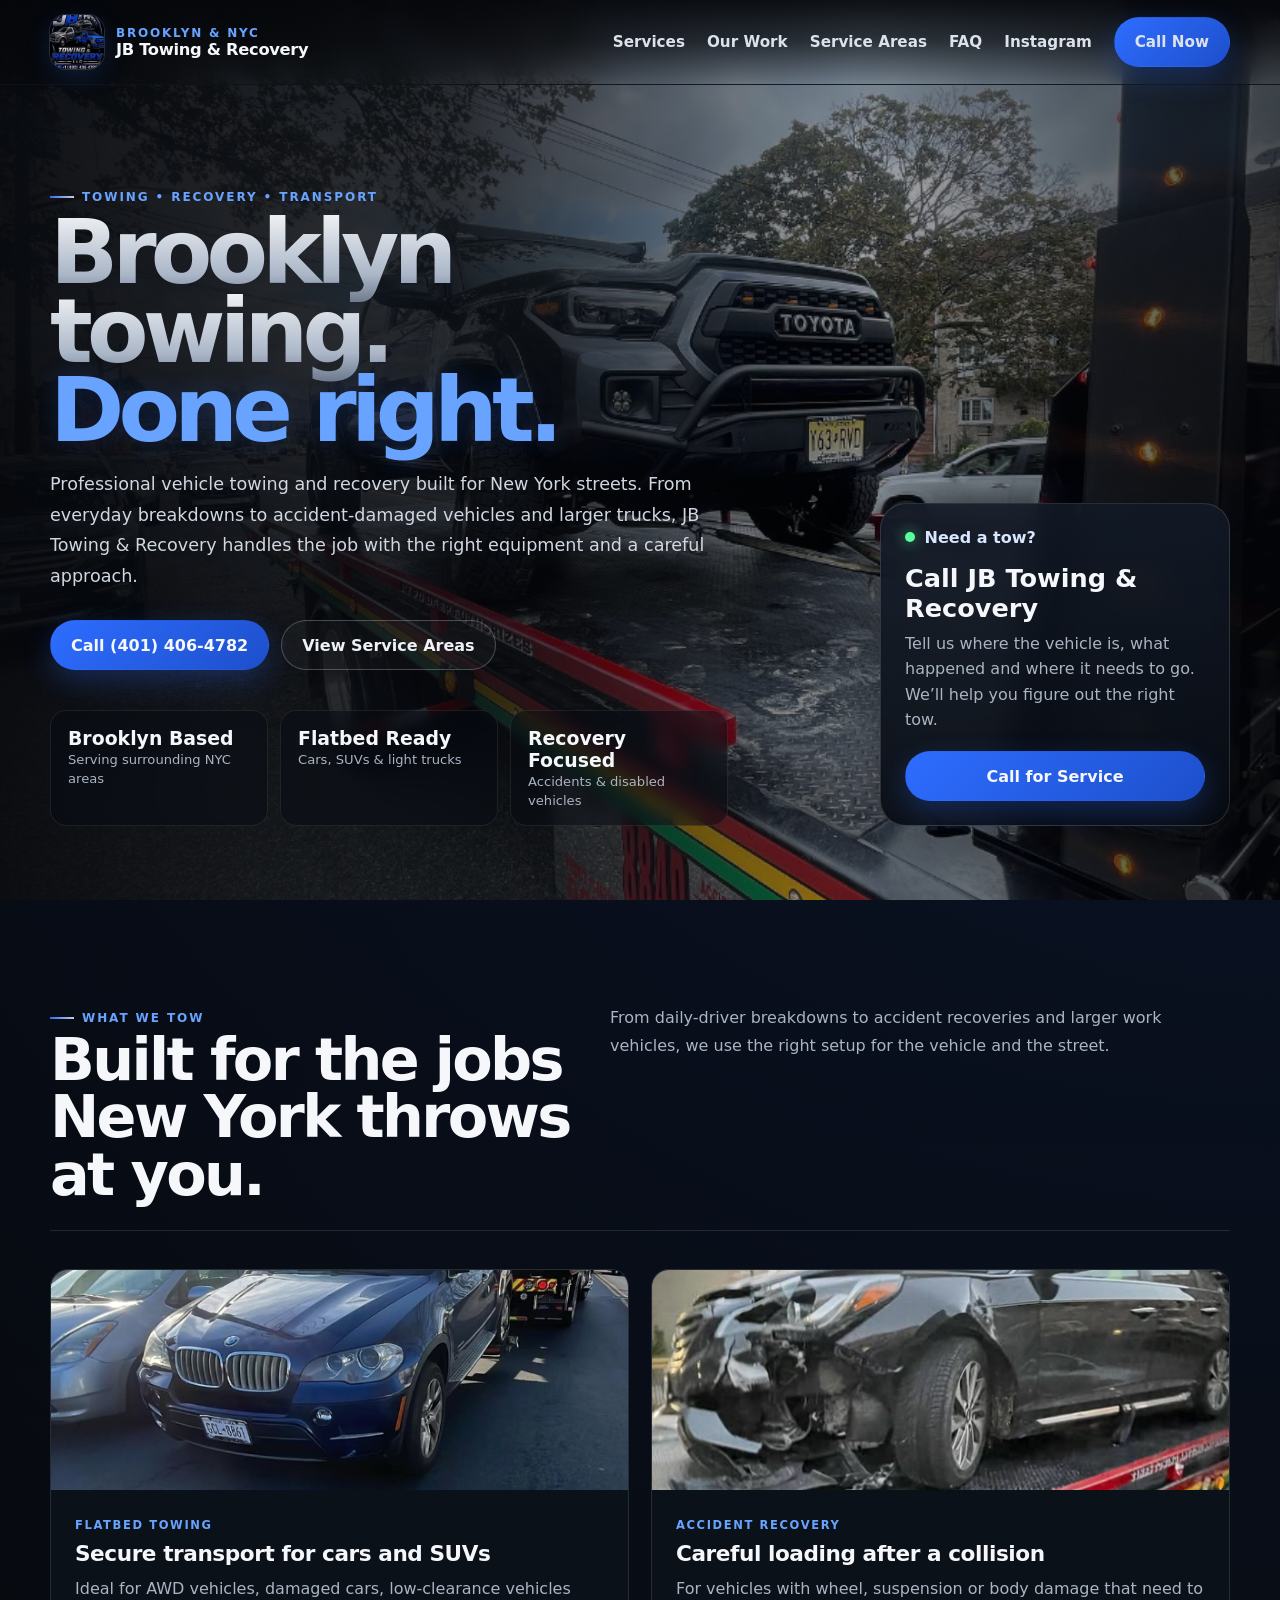
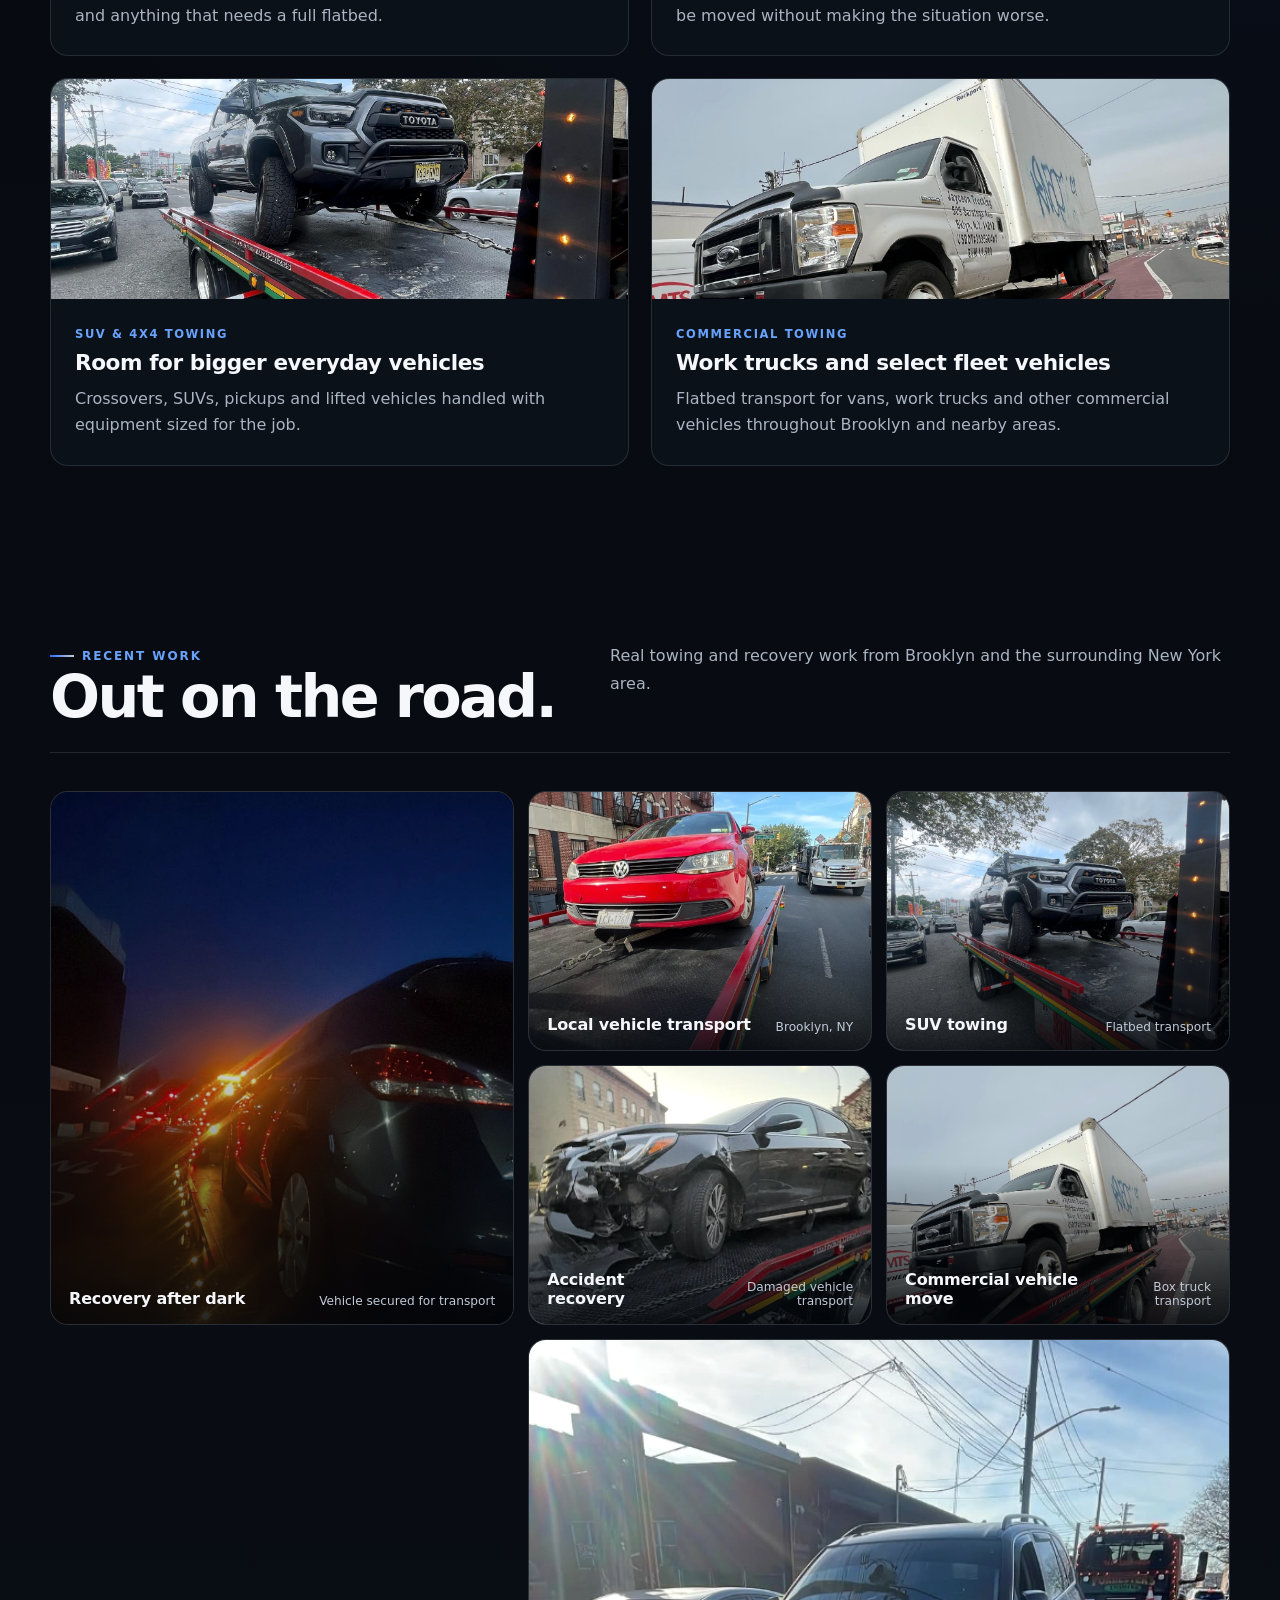
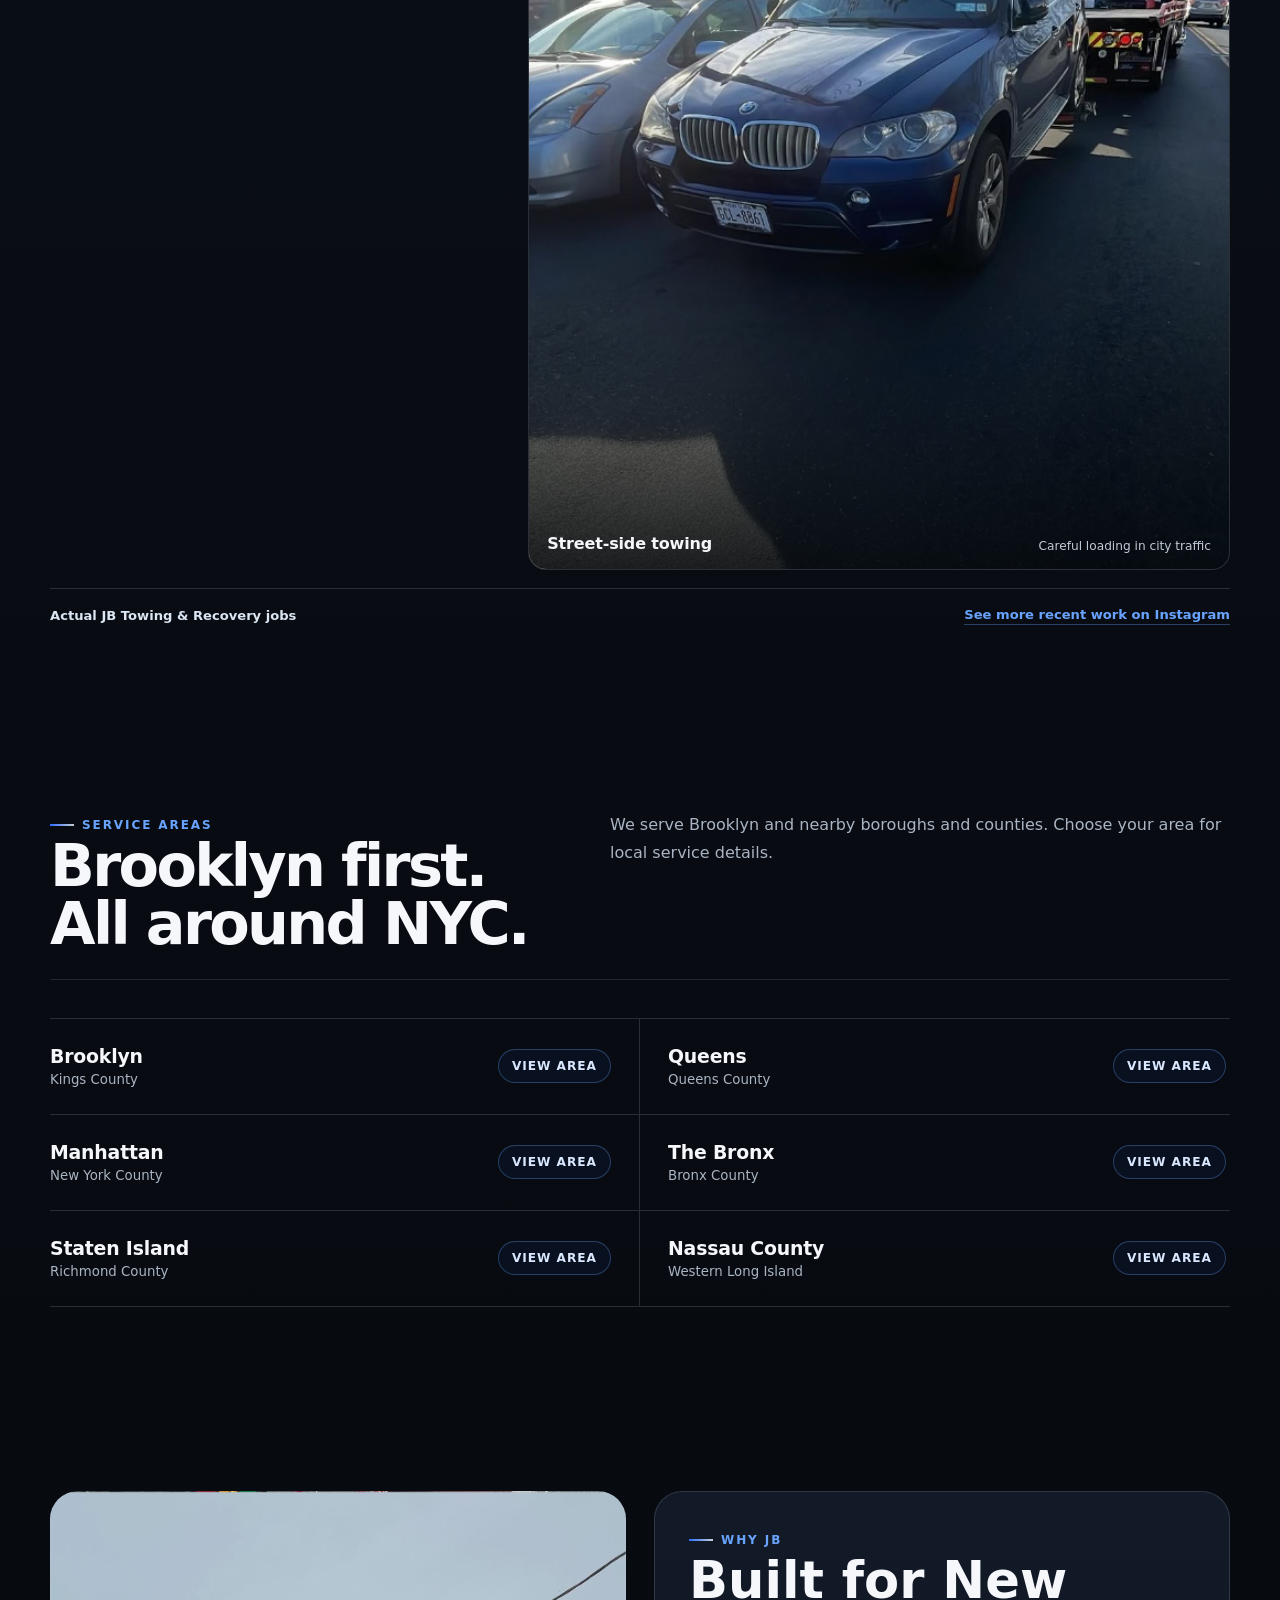
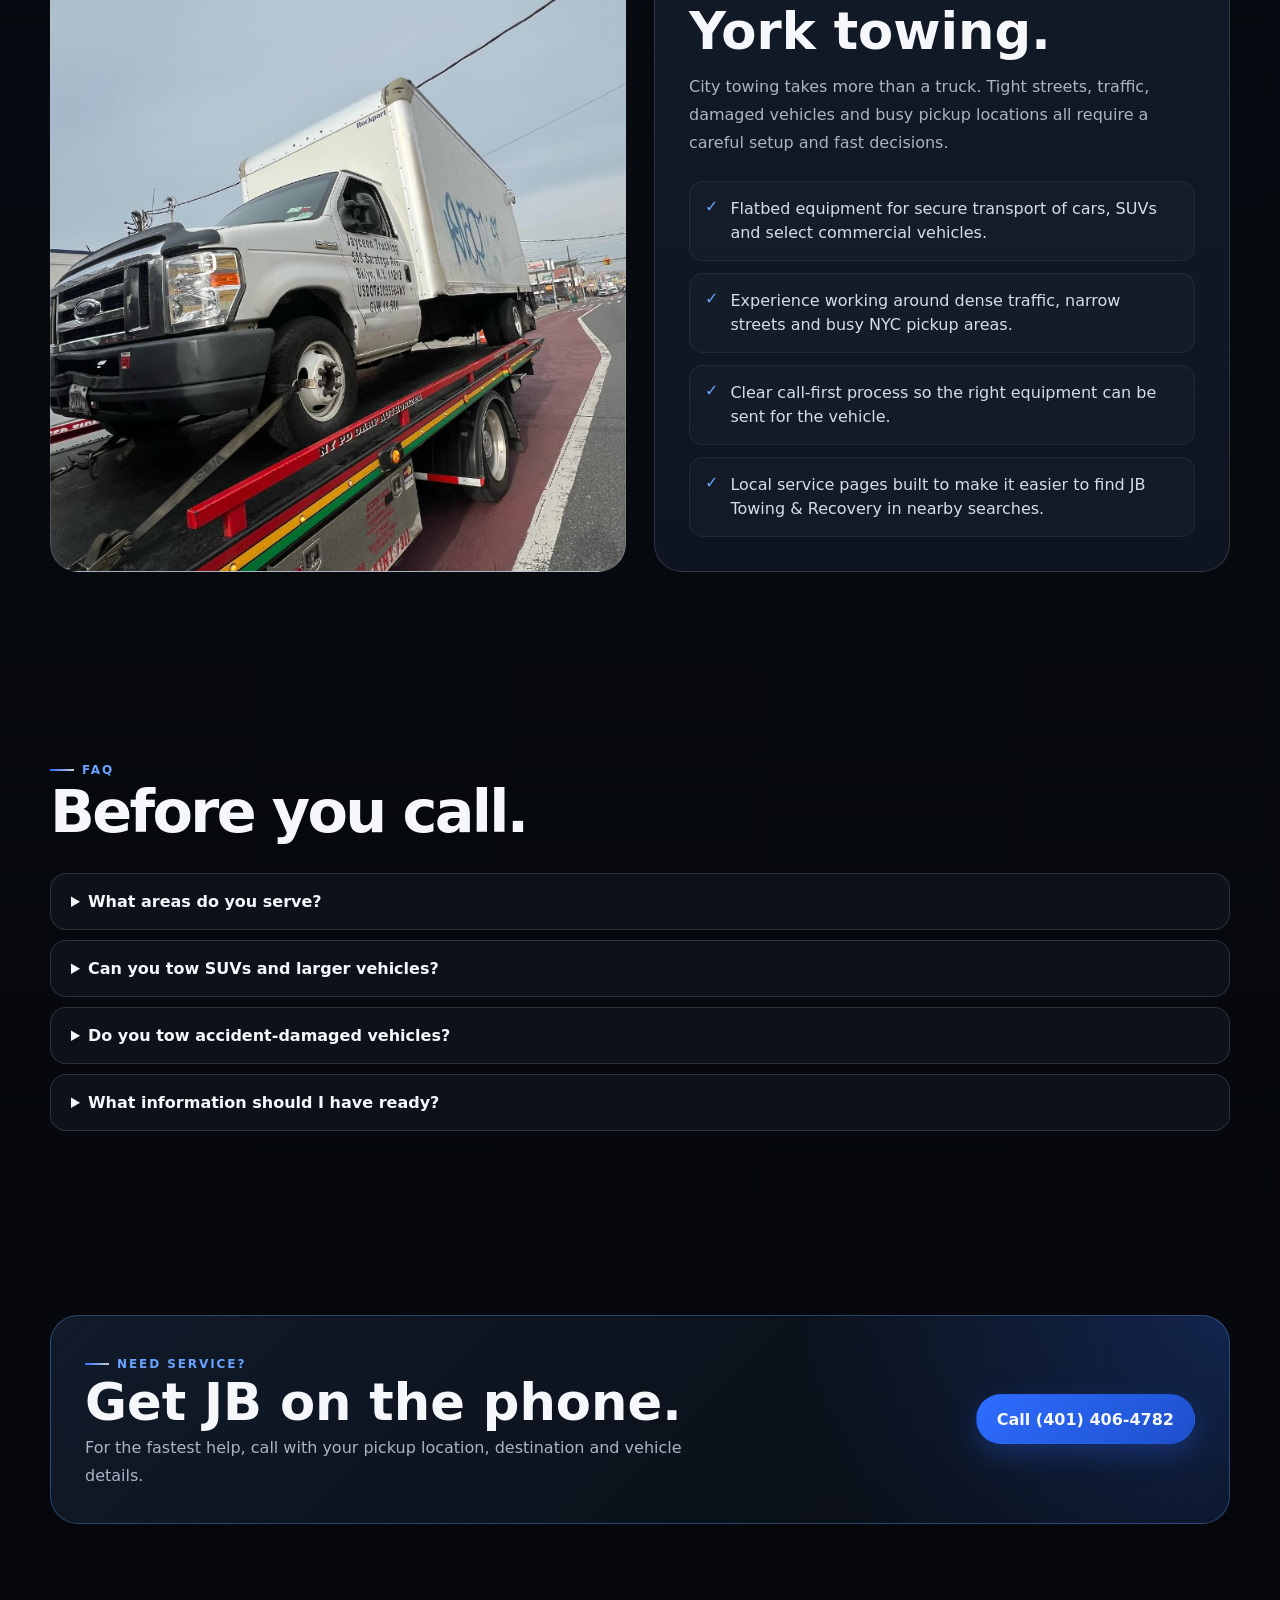
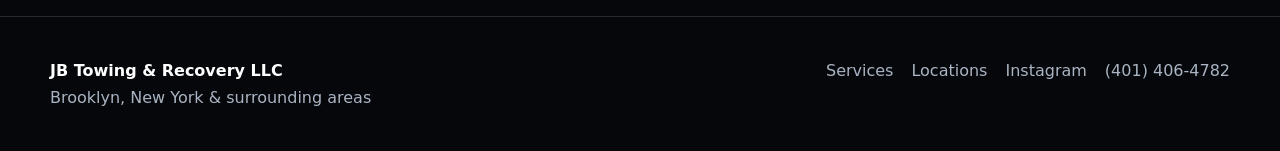
==== commit 1b501301: "Add files via upload" ====
--- a/index.html
+++ b/index.html
@@ -4,13 +4,36 @@
 <meta charset="utf-8"><meta name="viewport" content="width=device-width,initial-scale=1">
 <title>JB Towing & Recovery LLC | Towing in Brooklyn, NY & Surrounding Areas</title>
 <meta name="description" content="JB Towing & Recovery LLC provides professional towing and vehicle recovery across Brooklyn and surrounding New York City areas. Flatbed towing, accident recovery, local vehicle transport and more.">
-<meta name="keywords" content="Brooklyn towing, towing company Brooklyn NY, flatbed towing Brooklyn, vehicle recovery Brooklyn, tow truck Brooklyn, towing Queens, towing NYC">
+<meta name="robots" content="index,follow,max-image-preview:large,max-snippet:-1,max-video-preview:-1">
+<meta name="author" content="JB Towing & Recovery LLC">
+<meta name="theme-color" content="#07111f">
 <link rel="canonical" href="https://www.jbtowingrecovery.com/">
 <meta property="og:title" content="JB Towing & Recovery LLC | Brooklyn Towing">
 <meta property="og:description" content="Professional towing and recovery across Brooklyn and surrounding NYC areas.">
 <meta property="og:type" content="website">
+<meta property="og:url" content="https://www.jbtowingrecovery.com/">
+<meta property="og:image" content="https://www.jbtowingrecovery.com/assets/tow-6.png">
+<meta property="og:image:alt" content="JB Towing & Recovery flatbed towing an SUV in New York">
+<meta name="twitter:card" content="summary_large_image">
+<meta name="twitter:title" content="JB Towing & Recovery LLC | Brooklyn Towing">
+<meta name="twitter:description" content="Flatbed towing, accident recovery, SUV towing and vehicle transport across Brooklyn and surrounding NYC areas.">
+<meta name="twitter:image" content="https://www.jbtowingrecovery.com/assets/tow-6.png">
+<link rel="preload" as="image" href="assets/tow-6.png" fetchpriority="high">
 <link rel="stylesheet" href="styles.css">
-<script type="application/ld+json">{"@context":"https://schema.org","@type":"TowingService","name":"JB Towing & Recovery LLC","telephone":"+1-401-406-4782","areaServed":["Brooklyn NY","Queens NY","Manhattan NY","Bronx NY","Staten Island NY","Nassau County NY"],"sameAs":["https://www.instagram.com/jbtowingrecovery/"]}</script>
+<script type="application/ld+json">{
+  "@context":"https://schema.org",
+  "@graph":[
+    {"@type":"Organization","@id":"https://www.jbtowingrecovery.com/#organization","name":"JB Towing & Recovery LLC","url":"https://www.jbtowingrecovery.com/","logo":"https://www.jbtowingrecovery.com/assets/logo.png","sameAs":["https://www.instagram.com/jbtowingrecovery/"]},
+    {"@type":"WebSite","@id":"https://www.jbtowingrecovery.com/#website","url":"https://www.jbtowingrecovery.com/","name":"JB Towing & Recovery LLC","publisher":{"@id":"https://www.jbtowingrecovery.com/#organization"}},
+    {"@type":"TowingService","@id":"https://www.jbtowingrecovery.com/#towingservice","name":"JB Towing & Recovery LLC","url":"https://www.jbtowingrecovery.com/","telephone":"+1-401-406-4782","image":["https://www.jbtowingrecovery.com/assets/tow-6.png","https://www.jbtowingrecovery.com/assets/tow-4.png","https://www.jbtowingrecovery.com/assets/tow-3.png"],"priceRange":"Call for quote","areaServed":[{"@type":"City","name":"Brooklyn"},{"@type":"City","name":"Queens"},{"@type":"City","name":"Manhattan"},{"@type":"City","name":"Bronx"},{"@type":"City","name":"Staten Island"},{"@type":"AdministrativeArea","name":"Nassau County"}],"knowsAbout":["Flatbed towing","Accident recovery","SUV towing","Vehicle transport","Commercial vehicle towing"],"parentOrganization":{"@id":"https://www.jbtowingrecovery.com/#organization"}},
+    {"@type":"FAQPage","@id":"https://www.jbtowingrecovery.com/#faq","mainEntity":[
+      {"@type":"Question","name":"What areas do you serve?","acceptedAnswer":{"@type":"Answer","text":"Brooklyn is the primary service area, with coverage extending into Queens, Manhattan, the Bronx, Staten Island and nearby Nassau County depending on the job."}},
+      {"@type":"Question","name":"Can you tow SUVs and larger vehicles?","acceptedAnswer":{"@type":"Answer","text":"Yes. JB Towing & Recovery handles SUVs, pickups and select larger or commercial vehicles. Call with the vehicle year, make, model and condition so equipment compatibility can be confirmed."}},
+      {"@type":"Question","name":"Do you tow accident-damaged vehicles?","acceptedAnswer":{"@type":"Answer","text":"Yes. Flatbed transport can be used for vehicles with body, wheel or suspension damage when appropriate for the job."}},
+      {"@type":"Question","name":"What information should I have ready?","acceptedAnswer":{"@type":"Answer","text":"Have the pickup location, destination, vehicle make and model, whether the vehicle rolls or steers, and a short description of the issue ready when you call."}}
+    ]}
+  ]
+}</script>
 </head>
 <body>
 <header><div class="container nav">
@@ -29,10 +52,17 @@
 <article class="service service-photo-card"><div class="service-image"><img src="assets/tow-6.png" alt="SUV and 4x4 towing in New York City"></div><div class="service-copy"><span>SUV & 4x4 towing</span><h3>Room for bigger everyday vehicles</h3><p>Crossovers, SUVs, pickups and lifted vehicles handled with equipment sized for the job.</p></div></article>
 <article class="service service-photo-card"><div class="service-image"><img src="assets/tow-3.png" alt="Commercial vehicle towing in New York"></div><div class="service-copy"><span>Commercial towing</span><h3>Work trucks and select fleet vehicles</h3><p>Flatbed transport for vans, work trucks and other commercial vehicles throughout Brooklyn and nearby areas.</p></div></article>
 </div></div></section>
-<section class="section work-section" id="work"><div class="container"><div class="section-head section-head-clean"><div><div class="eyebrow">Recent work</div><h2>Out on the road.</h2></div><p>A look at recent towing and recovery work across Brooklyn and the surrounding New York area.</p></div></div><div class="gallery-wrap"><div class="gallery-track">
-<div class="gallery-card"><img src="assets/tow-1.png" alt="BMW SUV being towed in New York"></div><div class="gallery-card"><img src="assets/tow-2.png" alt="BMW SUV secured on tow equipment"></div><div class="gallery-card"><img src="assets/tow-3.png" alt="Commercial box truck on flatbed tow truck"></div><div class="gallery-card"><img src="assets/tow-4.png" alt="Damaged black sedan on flatbed tow truck"></div><div class="gallery-card"><img src="assets/tow-5.png" alt="Infiniti vehicle on flatbed tow truck in city traffic"></div><div class="gallery-card"><img src="assets/tow-6.png" alt="Toyota 4Runner on flatbed tow truck"></div><div class="gallery-card"><img src="assets/tow-7.png" alt="Night towing recovery scene"></div><div class="gallery-card"><img src="assets/tow-8.png" alt="Volkswagen on flatbed tow truck in Brooklyn"></div>
-<div class="gallery-card"><img src="assets/tow-1.png" alt="BMW SUV being towed in New York"></div><div class="gallery-card"><img src="assets/tow-2.png" alt="BMW SUV secured on tow equipment"></div><div class="gallery-card"><img src="assets/tow-3.png" alt="Commercial box truck on flatbed tow truck"></div><div class="gallery-card"><img src="assets/tow-4.png" alt="Damaged black sedan on flatbed tow truck"></div><div class="gallery-card"><img src="assets/tow-5.png" alt="Infiniti vehicle on flatbed tow truck in city traffic"></div><div class="gallery-card"><img src="assets/tow-6.png" alt="Toyota 4Runner on flatbed tow truck"></div><div class="gallery-card"><img src="assets/tow-7.png" alt="Night towing recovery scene"></div><div class="gallery-card"><img src="assets/tow-8.png" alt="Volkswagen on flatbed tow truck in Brooklyn"></div>
-</div></div></section>
+<section class="section work-section" id="work"><div class="container"><div class="section-head section-head-clean"><div><div class="eyebrow">Recent work</div><h2>Out on the road.</h2></div><p>Real towing and recovery work from Brooklyn and the surrounding New York area.</p></div>
+<div class="work-grid" aria-label="Recent towing work gallery">
+<figure class="work-shot work-shot-featured"><img src="assets/tow-7.png" alt="Nighttime vehicle recovery on a flatbed tow truck in New York" loading="lazy"><figcaption><strong>Recovery after dark</strong><span>Vehicle secured for transport</span></figcaption></figure>
+<figure class="work-shot"><img src="assets/tow-8.png" alt="Volkswagen sedan secured on a flatbed tow truck in Brooklyn" loading="lazy"><figcaption><strong>Local vehicle transport</strong><span>Brooklyn, NY</span></figcaption></figure>
+<figure class="work-shot"><img src="assets/tow-6.png" alt="Toyota 4Runner loaded on a flatbed tow truck" loading="lazy"><figcaption><strong>SUV towing</strong><span>Flatbed transport</span></figcaption></figure>
+<figure class="work-shot"><img src="assets/tow-4.png" alt="Collision damaged sedan loaded onto a flatbed tow truck" loading="lazy"><figcaption><strong>Accident recovery</strong><span>Damaged vehicle transport</span></figcaption></figure>
+<figure class="work-shot"><img src="assets/tow-3.png" alt="Commercial box truck being transported on a flatbed tow truck" loading="lazy"><figcaption><strong>Commercial vehicle move</strong><span>Box truck transport</span></figcaption></figure>
+<figure class="work-shot work-shot-wide"><img src="assets/tow-1.png" alt="BMW SUV being prepared for towing on a New York street" loading="lazy"><figcaption><strong>Street-side towing</strong><span>Careful loading in city traffic</span></figcaption></figure>
+</div>
+<div class="work-note"><span>Actual JB Towing &amp; Recovery jobs</span><a href="https://www.instagram.com/jbtowingrecovery/" target="_blank" rel="noopener">See more recent work on Instagram</a></div>
+</div></section>
 <section class="section areas-section" id="areas"><div class="container"><div class="section-head section-head-clean"><div><div class="eyebrow">Service areas</div><h2>Brooklyn first.<br>All around NYC.</h2></div><p>We serve Brooklyn and nearby boroughs and counties. Choose your area for local service details.</p></div><div class="location-grid location-list">
 <a class="location-card" href="locations/brooklyn.html"><div><b>Brooklyn</b><small>Kings County</small></div><span class="location-cta">View area</span></a>
 <a class="location-card" href="locations/queens.html"><div><b>Queens</b><small>Queens County</small></div><span class="location-cta">View area</span></a>
--- a/styles.css
+++ b/styles.css
@@ -127,3 +127,69 @@
 .location-card:hover .location-cta{background:var(--blue);border-color:var(--blue);color:white}
 @media(max-width:980px){.services-photo{grid-template-columns:1fr 1fr}.location-list{grid-template-columns:1fr}.location-list .location-card:nth-child(odd),.location-list .location-card:nth-child(even){padding-left:0;padding-right:0;border-right:0}}
 @media(max-width:640px){.services-photo{grid-template-columns:1fr}.service-image{height:210px}.section-head-clean{padding-bottom:20px;margin-bottom:28px}.location-list .location-card{min-height:84px}.location-cta{padding:8px 11px;font-size:.7rem}}
+
+/* Professional static work gallery */
+.work-grid{display:grid;grid-template-columns:1.35fr 1fr 1fr;grid-template-rows:260px 260px;gap:14px}
+.work-shot{margin:0;position:relative;overflow:hidden;border:1px solid var(--line);border-radius:18px;background:#0a0f17;min-width:0}
+.work-shot-featured{grid-row:1/3}
+.work-shot-wide{grid-column:2/4}
+.work-shot img{width:100%;height:100%;object-fit:cover;filter:saturate(.92) contrast(1.03);transition:transform .35s ease,filter .35s ease}
+.work-shot::after{content:"";position:absolute;inset:38% 0 0;background:linear-gradient(180deg,transparent,rgba(3,6,10,.88));pointer-events:none}
+.work-shot figcaption{position:absolute;z-index:2;left:18px;right:18px;bottom:16px;display:flex;align-items:end;justify-content:space-between;gap:14px}
+.work-shot figcaption strong{font-size:1rem;letter-spacing:-.01em}
+.work-shot figcaption span{font-size:.76rem;color:#c1cad7;text-align:right}
+.work-shot:hover img{transform:scale(1.025);filter:saturate(1) contrast(1.04)}
+.work-note{display:flex;justify-content:space-between;align-items:center;gap:18px;margin-top:18px;padding-top:18px;border-top:1px solid var(--line);font-size:.82rem;color:var(--muted)}
+.work-note span{font-weight:700;color:#dce5f2}
+.work-note a{color:var(--blue2);font-weight:800;border-bottom:1px solid rgba(104,164,255,.35);padding-bottom:2px}
+.work-note a:hover{color:#fff;border-color:var(--blue2)}
+
+/* Small-screen polish */
+@media(max-width:980px){
+  .work-grid{grid-template-columns:1fr 1fr;grid-template-rows:360px 240px 240px}
+  .work-shot-featured{grid-column:1/3;grid-row:auto}
+  .work-shot-wide{grid-column:1/3}
+  .navlinks.open{max-height:calc(100dvh - 96px);overflow:auto}
+}
+@media(max-width:640px){
+  html{scroll-padding-top:78px}
+  .section{padding:62px 0}
+  .hero{padding-top:100px;padding-bottom:46px}
+  .hero h1{font-size:clamp(2.8rem,14vw,4.25rem);line-height:.92}
+  .hero-copy{line-height:1.65}
+  .hero-actions{display:grid;grid-template-columns:1fr;gap:10px}
+  .hero-actions .btn{width:100%}
+  .hero-card{padding:20px;border-radius:20px}
+  .stats{grid-template-columns:1fr;margin-top:26px}
+  .stats .stat:last-child{grid-column:auto}
+  .section-head h2,.location-hero h1{font-size:clamp(2.35rem,12vw,3.6rem);line-height:.96}
+  .section-head-clean{gap:16px}
+  .services-section,.work-section,.areas-section{padding-top:68px}
+  .service-image{height:190px}
+  .service-copy{padding:20px}
+  .work-grid{grid-template-columns:1fr 1fr;grid-template-rows:310px 190px 190px;gap:9px}
+  .work-shot{border-radius:13px}
+  .work-shot-featured{grid-column:1/3}
+  .work-shot-wide{grid-column:1/3}
+  .work-shot figcaption{left:12px;right:12px;bottom:11px;display:block}
+  .work-shot figcaption strong{font-size:.9rem}
+  .work-shot figcaption span{display:block;text-align:left;margin-top:3px;font-size:.68rem}
+  .work-note{align-items:flex-start;flex-direction:column;gap:8px}
+  .location-list .location-card{padding-top:19px;padding-bottom:19px;gap:12px}
+  .location-list .location-card b{font-size:1.08rem}
+  .location-cta{flex:0 0 auto}
+  .why{gap:16px}.why-media{min-height:280px;border-radius:18px}.why-panel{border-radius:18px;padding:20px}
+  .check{padding:13px}
+  .faq details{padding:16px}
+  .cta{border-radius:20px;padding:22px}
+  footer{padding:36px 0 100px}
+  .footer-links{gap:12px 16px}
+}
+@media(max-width:390px){
+  .container{width:min(100% - 22px,1180px)}
+  .brand-text span{display:none}
+  .brand-text strong{font-size:.86rem}
+  .work-grid{grid-template-rows:270px 165px 165px}
+  .location-cta{font-size:.65rem;padding:7px 9px}
+}
+@media(prefers-reduced-motion:reduce){*{scroll-behavior:auto!important;transition:none!important;animation:none!important}}
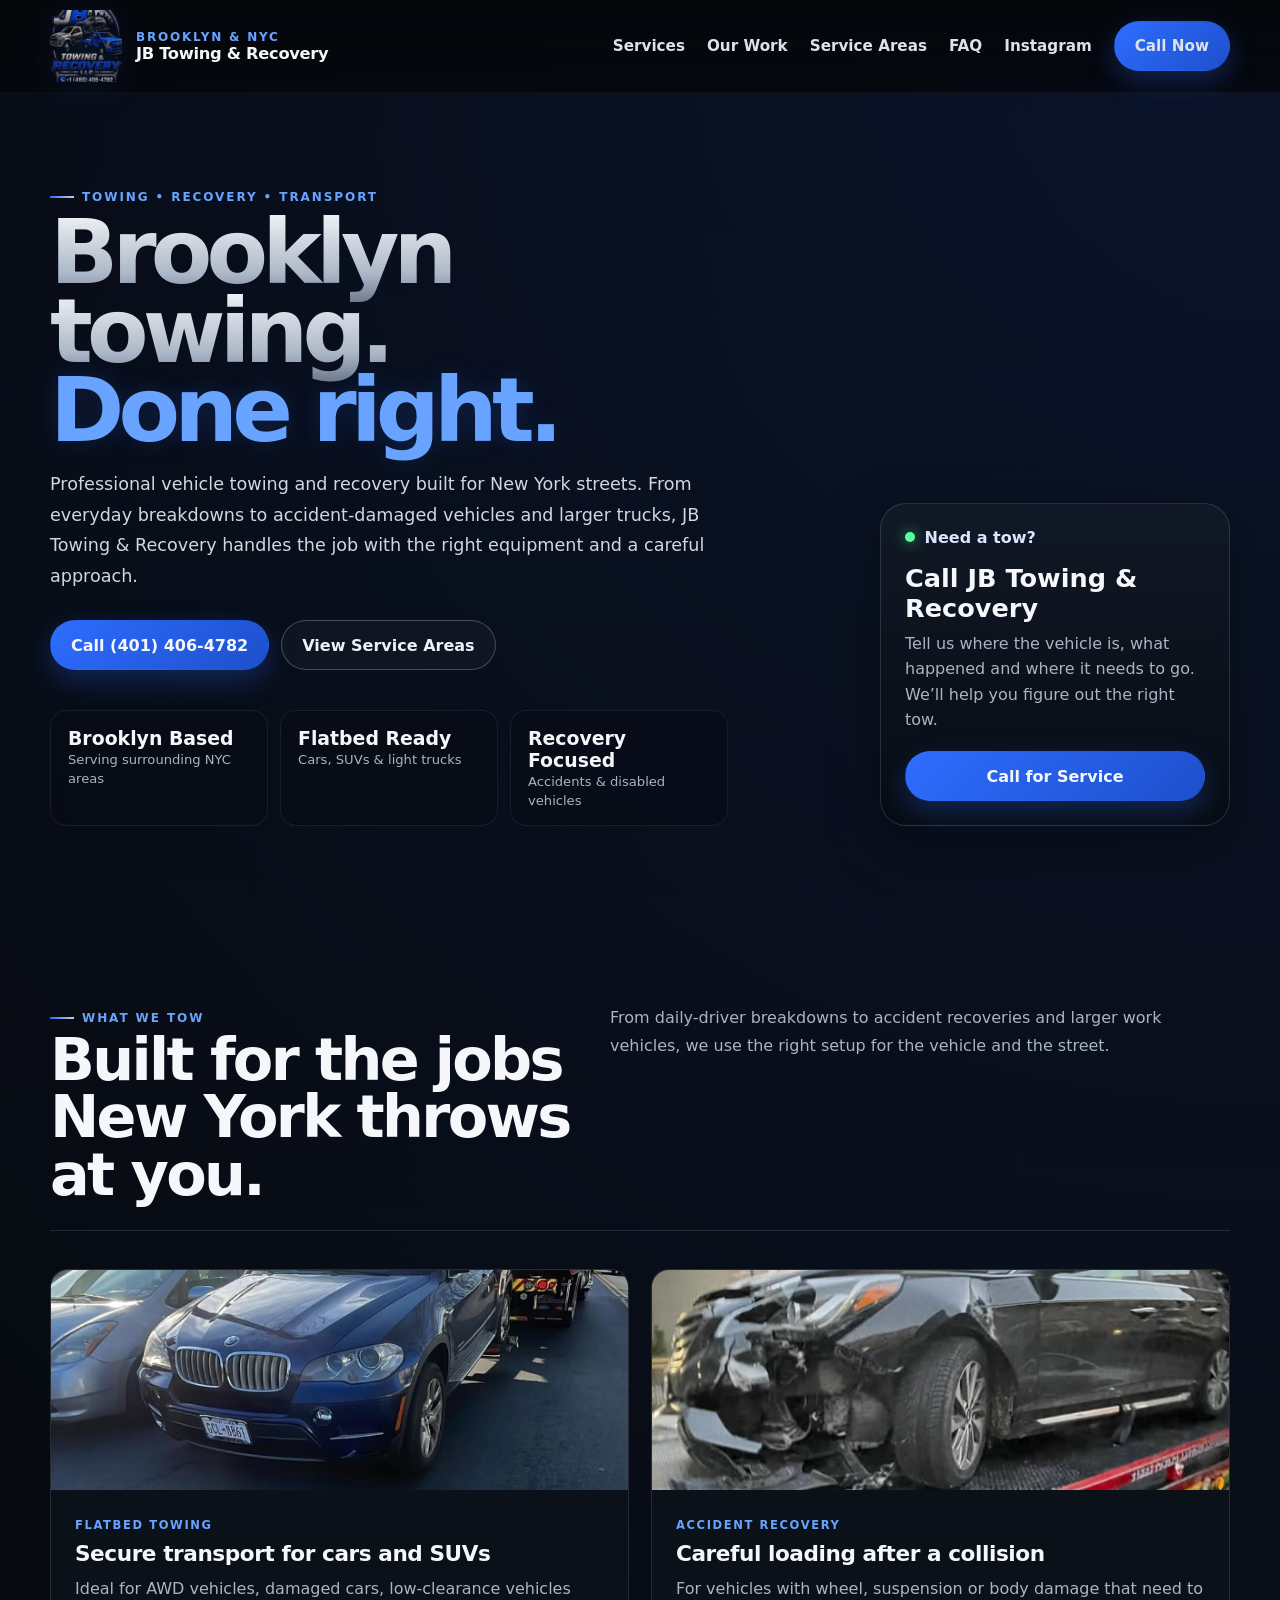
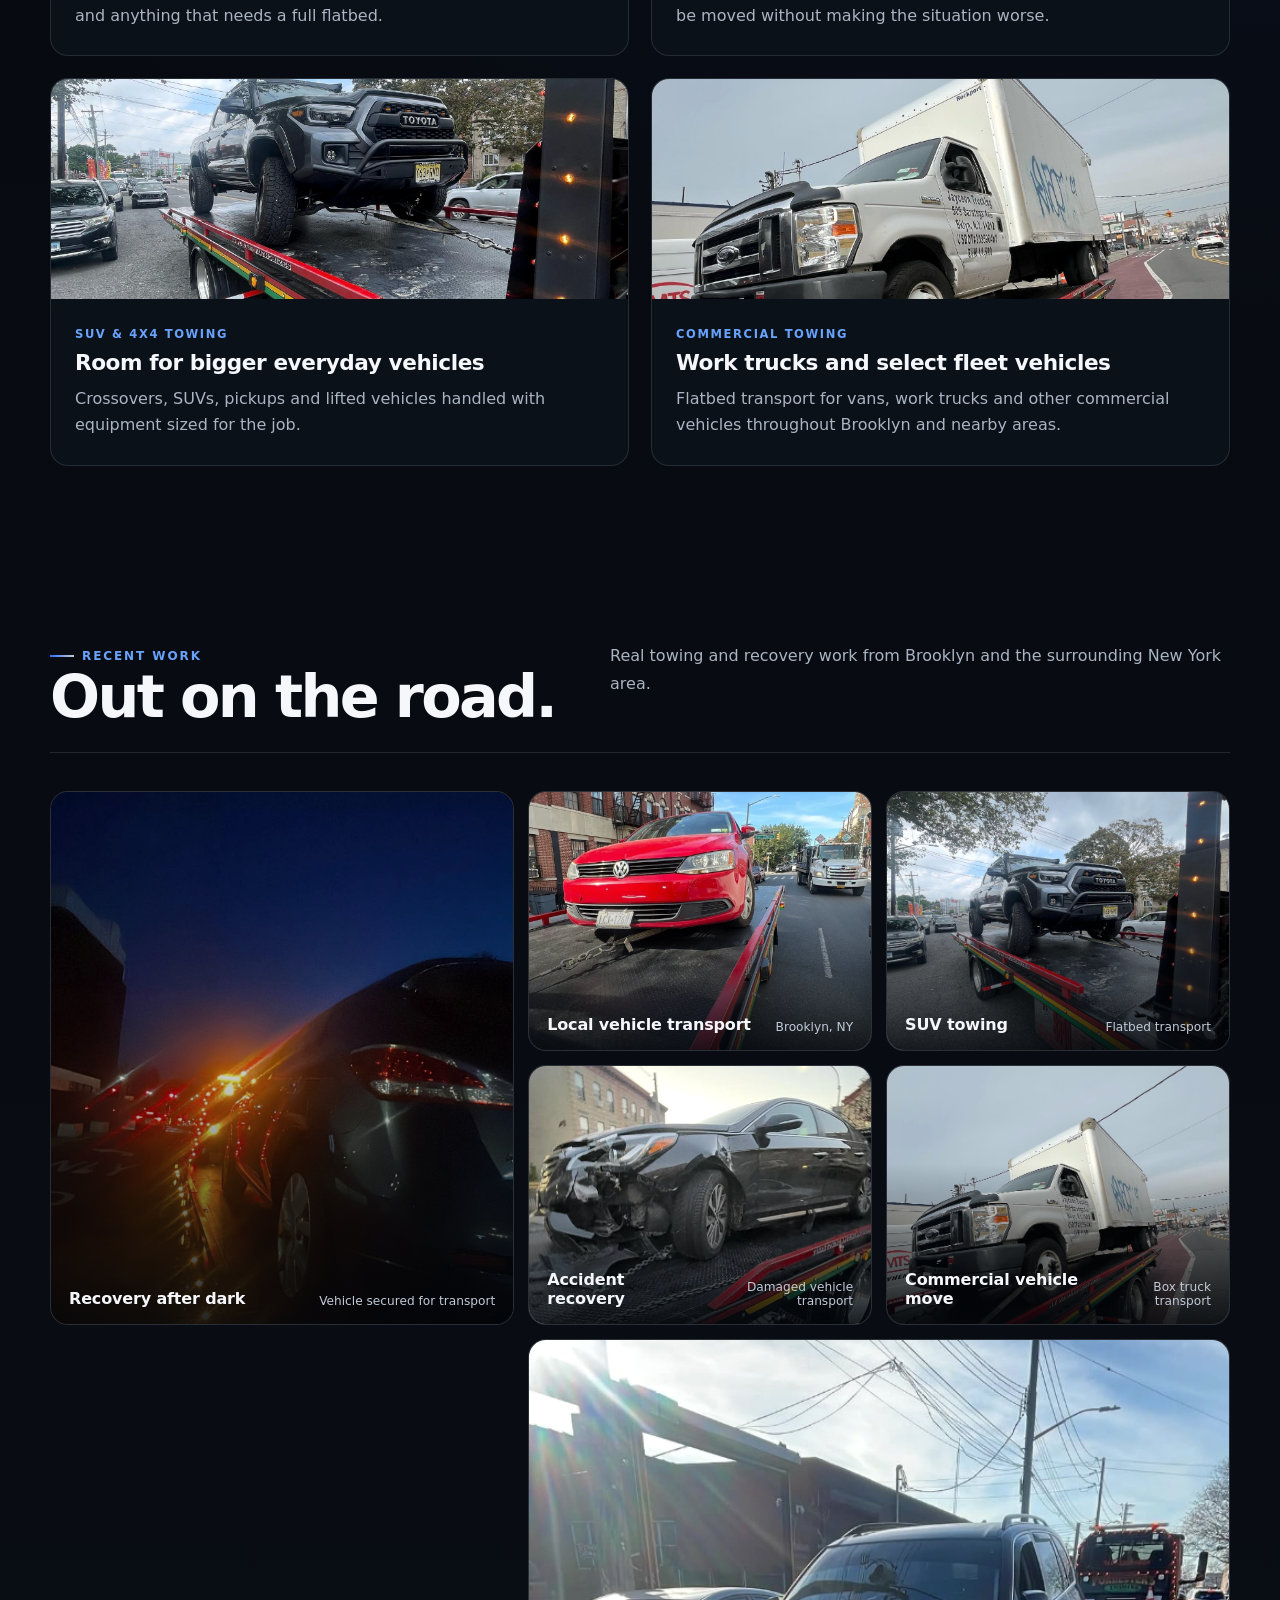
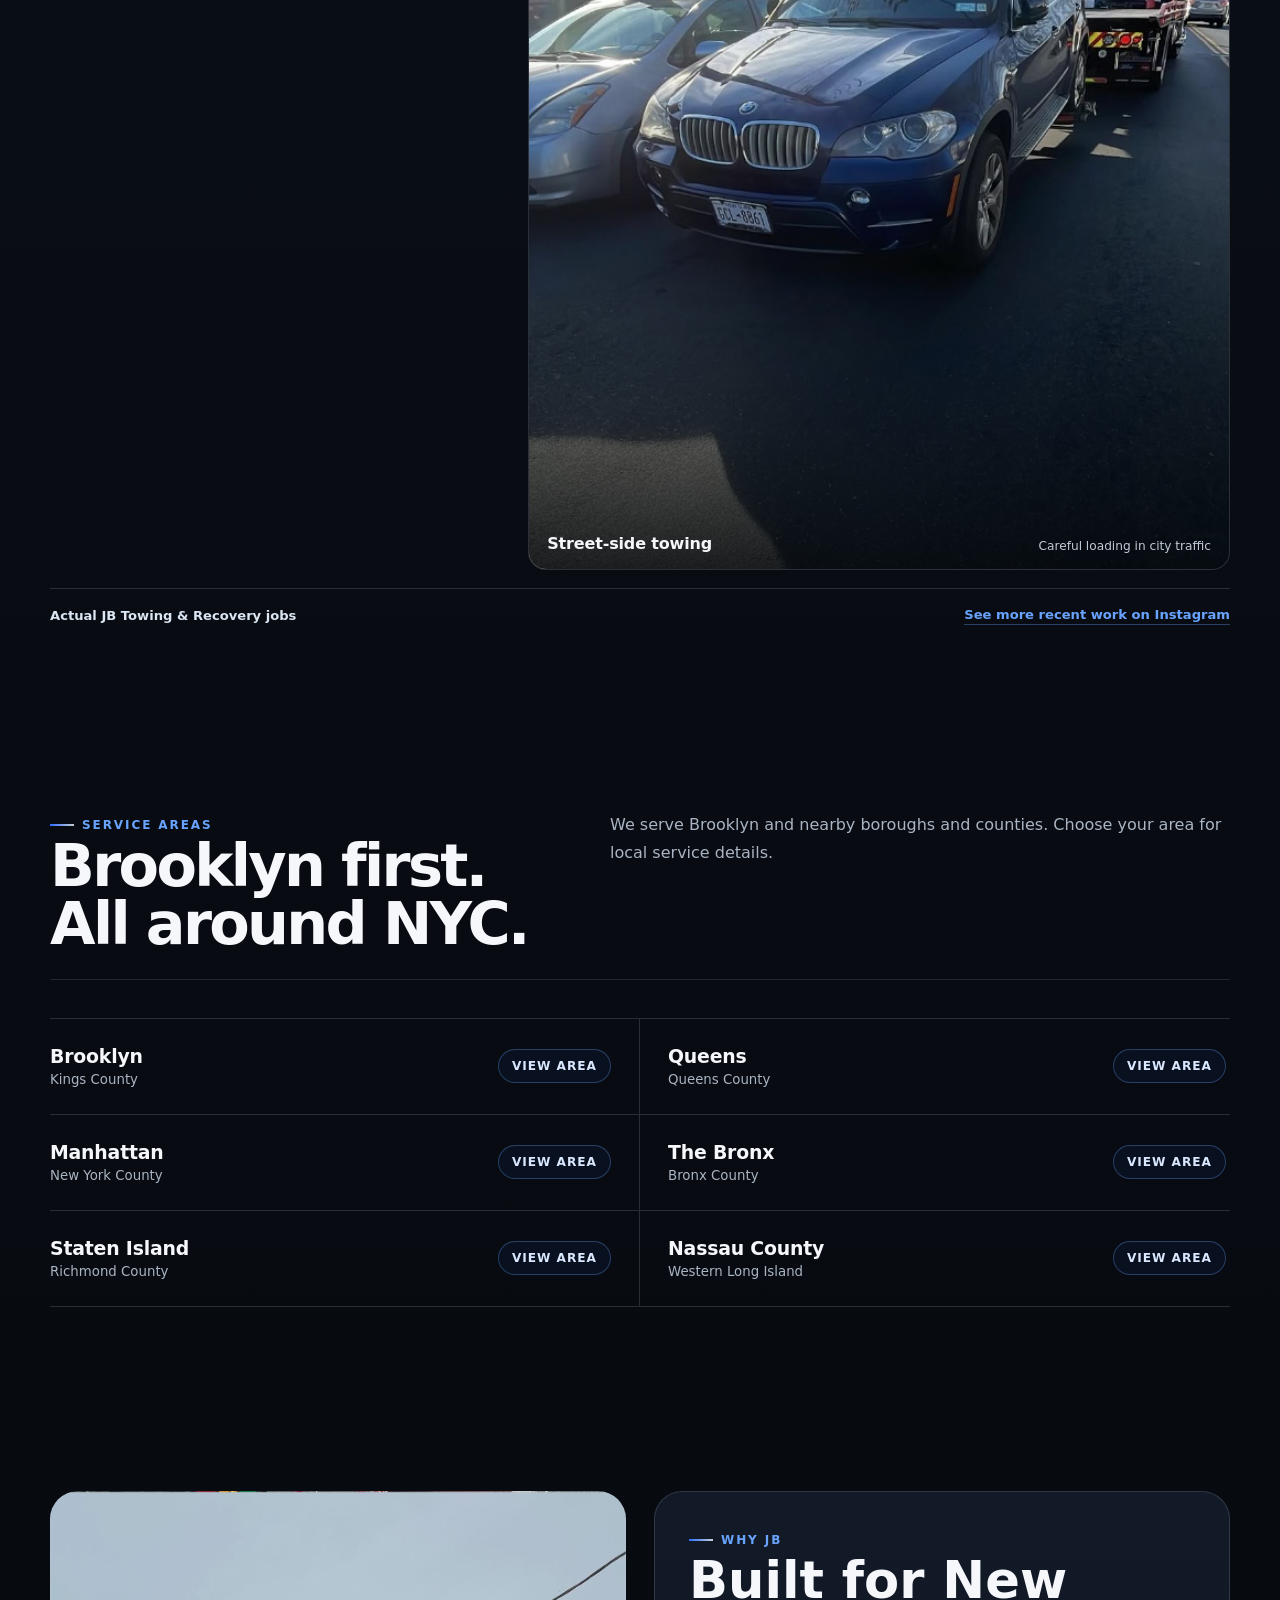
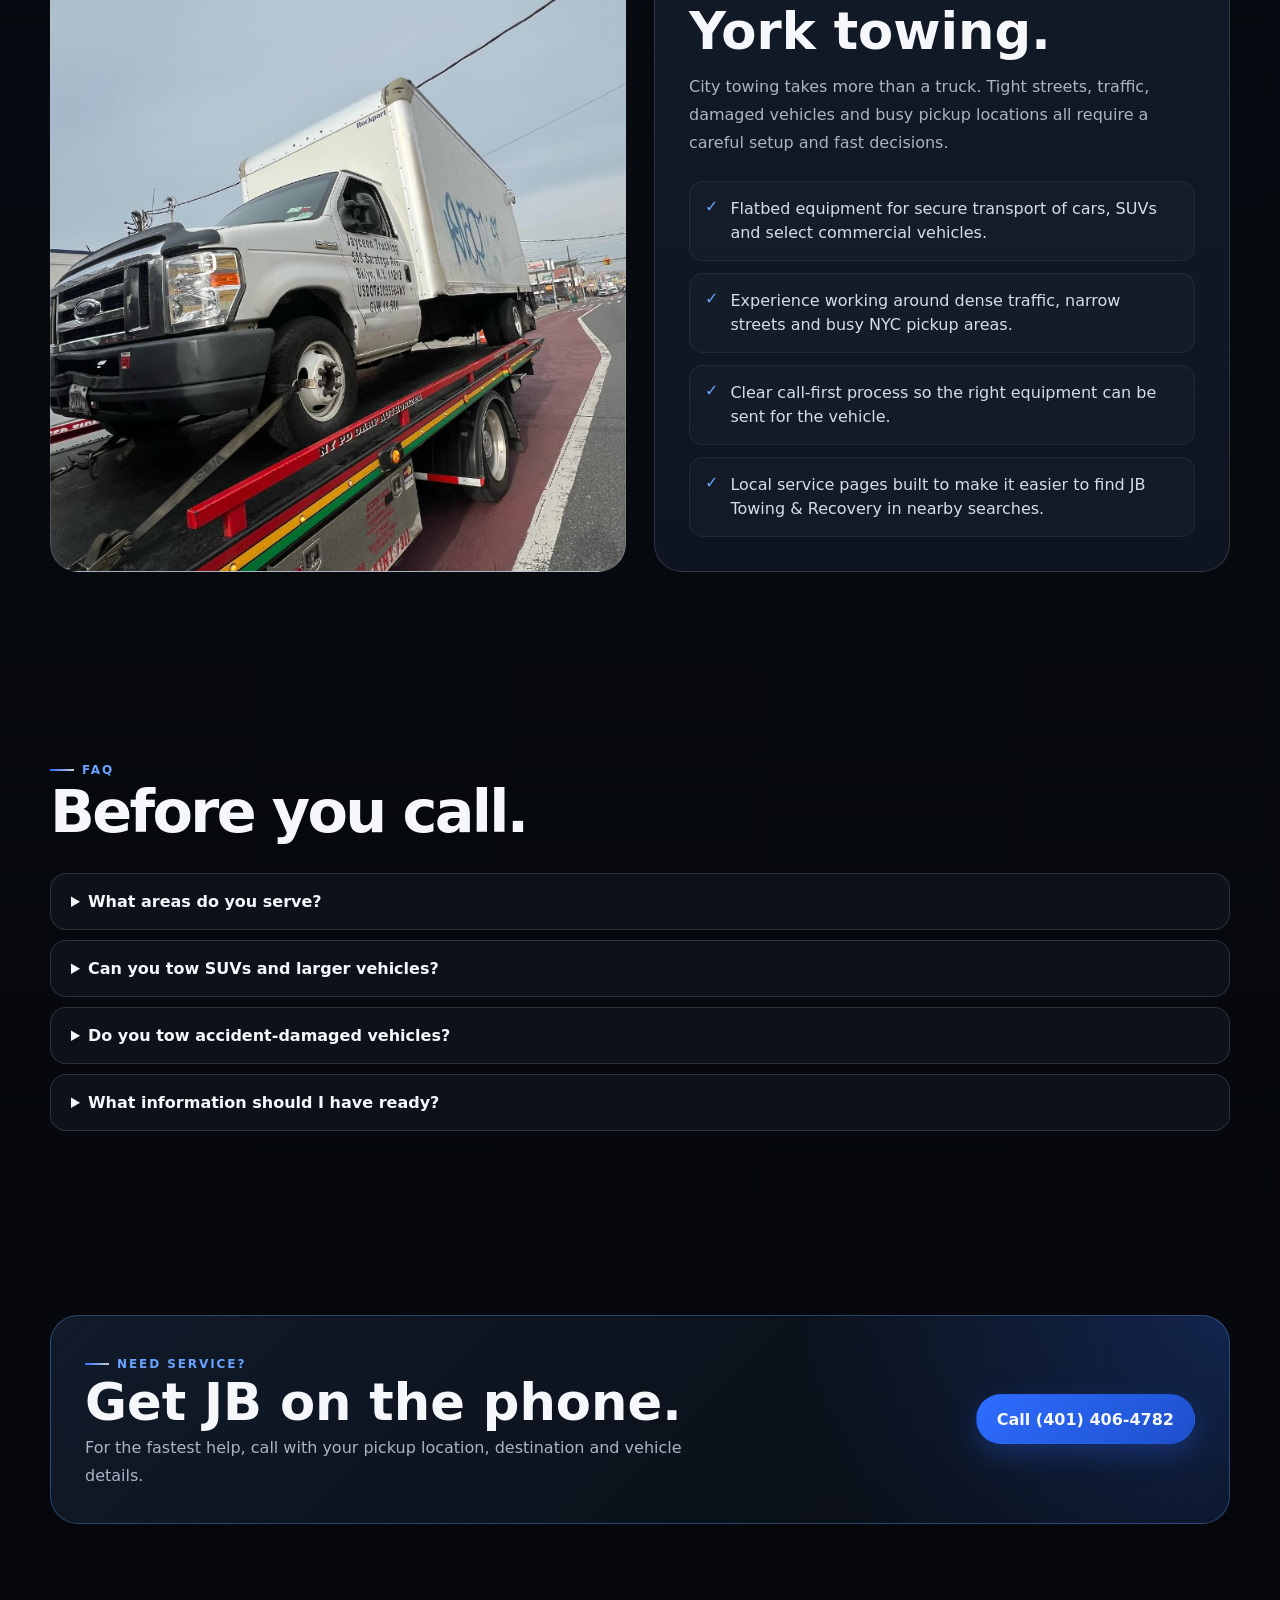
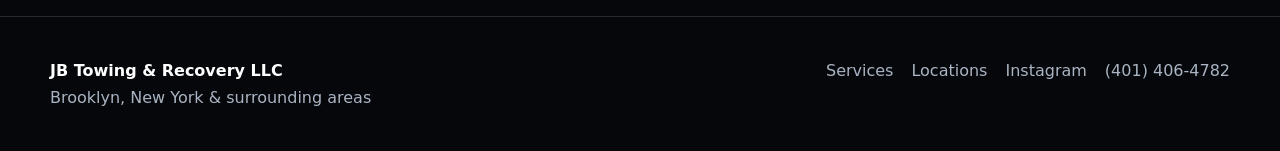
==== commit 23b078fb: "Add files via upload" ====
--- a/index.html
+++ b/index.html
@@ -1,12 +1,16 @@
 <!doctype html>
 <html lang="en">
 <head>
-<meta charset="utf-8"><meta name="viewport" content="width=device-width,initial-scale=1">
+<meta charset="utf-8"><meta name="viewport" content="width=device-width,initial-scale=1,viewport-fit=cover">
 <title>JB Towing & Recovery LLC | Towing in Brooklyn, NY & Surrounding Areas</title>
 <meta name="description" content="JB Towing & Recovery LLC provides professional towing and vehicle recovery across Brooklyn and surrounding New York City areas. Flatbed towing, accident recovery, local vehicle transport and more.">
 <meta name="robots" content="index,follow,max-image-preview:large,max-snippet:-1,max-video-preview:-1">
 <meta name="author" content="JB Towing & Recovery LLC">
-<meta name="theme-color" content="#07111f">
+<meta name="theme-color" content="#05070b">
+<meta name="color-scheme" content="dark">
+<meta name="apple-mobile-web-app-capable" content="yes">
+<meta name="apple-mobile-web-app-status-bar-style" content="black-translucent">
+<meta name="mobile-web-app-capable" content="yes">
 <link rel="canonical" href="https://www.jbtowingrecovery.com/">
 <meta property="og:title" content="JB Towing & Recovery LLC | Brooklyn Towing">
 <meta property="og:description" content="Professional towing and recovery across Brooklyn and surrounding NYC areas.">
--- a/styles.css
+++ b/styles.css
@@ -14,7 +14,7 @@
   --radius:22px;
 }
 *{box-sizing:border-box}
-html{scroll-behavior:smooth;scrollbar-color:var(--blue) #0a0e15;scrollbar-width:thin}
+html{scroll-behavior:smooth;scrollbar-color:var(--blue) #0a0e15;scrollbar-width:thin;background:#05070b;color-scheme:dark}
 *::-webkit-scrollbar{width:11px;height:11px}
 *::-webkit-scrollbar-track{background:#0a0e15}
 *::-webkit-scrollbar-thumb{background:linear-gradient(180deg,var(--blue2),var(--blue));border-radius:999px;border:2px solid #0a0e15}
@@ -35,9 +35,9 @@
 .btn-secondary{border-color:rgba(198,206,216,.3);background:rgba(255,255,255,.03);color:var(--silver2)}
 .btn-secondary:hover{border-color:var(--blue2);background:rgba(46,109,255,.08)}
 header{position:fixed;inset:0 0 auto;z-index:50;background:linear-gradient(180deg,rgba(5,7,11,.92),rgba(5,7,11,.62),transparent);backdrop-filter:blur(12px);border-bottom:1px solid rgba(255,255,255,.04)}
-.nav{height:84px;display:flex;align-items:center;justify-content:space-between;gap:25px}
-.brand{display:flex;align-items:center;gap:12px;font-weight:900;letter-spacing:-.02em}
-.brand img{width:54px;height:54px;object-fit:cover;border-radius:16px;box-shadow:0 0 0 1px rgba(255,255,255,.12),0 8px 24px rgba(46,109,255,.18)}
+.nav{height:92px;display:flex;align-items:center;justify-content:space-between;gap:25px}
+.brand{display:flex;align-items:center;gap:14px;font-weight:900;letter-spacing:-.02em;min-width:0}
+.brand img{width:72px;height:72px;object-fit:contain;border-radius:0;box-shadow:none;flex:0 0 auto;filter:drop-shadow(0 7px 16px rgba(46,109,255,.16))}
 .brand-text span{display:block;font-size:.75rem;color:var(--blue2);letter-spacing:.15em;text-transform:uppercase}
 .brand-text strong{font-size:1.02rem}
 .navlinks{display:flex;gap:22px;align-items:center;color:#dbe2eb;font-size:.95rem;font-weight:700}
@@ -91,8 +91,14 @@
 .location-body{display:grid;grid-template-columns:minmax(0,1fr) 350px;gap:34px}.location-body article{color:#d7dee8;line-height:1.8}.location-body h2{color:white;font-size:2rem;letter-spacing:-.03em;margin-top:0}.location-body h3{color:white;font-size:1.25rem;margin-top:28px}
 .side-card{position:sticky;top:110px;border:1px solid var(--line);border-radius:22px;padding:22px;background:linear-gradient(180deg,var(--panel2),var(--panel));height:max-content}.side-card p{color:var(--muted);line-height:1.6}
 .mobile-call{display:none}
-@media(max-width:980px){.navlinks{display:none}.menu-btn{display:block}.navlinks.open{display:flex;position:absolute;top:78px;left:20px;right:20px;flex-direction:column;align-items:stretch;padding:18px;border-radius:18px;background:#0b111a;border:1px solid var(--line);box-shadow:var(--shadow)}.hero-grid,.why,.location-body{grid-template-columns:1fr}.hero-card{justify-self:start}.services{grid-template-columns:repeat(2,1fr)}.location-grid{grid-template-columns:repeat(2,1fr)}.location-body .side-card{position:static}.why-media{min-height:420px}}
-@media(max-width:640px){.container{width:min(100% - 28px,1180px)}.section{padding:70px 0}.nav{height:72px}.brand img{width:46px;height:46px}.brand-text strong{font-size:.92rem}.brand-text span{font-size:.65rem}.hero{padding-top:110px;min-height:auto;padding-bottom:56px}.hero-grid{gap:28px}.hero h1{font-size:clamp(3rem,15vw,5.2rem)}.hero-copy{font-size:1rem}.hero-card{width:100%}.stats{grid-template-columns:1fr 1fr}.stats .stat:last-child{grid-column:1/-1}.services,.location-grid{grid-template-columns:1fr}.service{min-height:210px}.section-head{align-items:flex-start;flex-direction:column}.gallery-card{width:250px;height:330px}.why-media{min-height:360px}.why-panel{padding:24px}.cta{padding:26px;align-items:flex-start;flex-direction:column}.footer-grid{flex-direction:column}.mobile-call{display:flex;position:fixed;z-index:80;left:14px;right:14px;bottom:14px;opacity:0;transform:translateY(18px);pointer-events:none;transition:.25s ease;background:linear-gradient(135deg,var(--blue),#1c4ec9);border:1px solid rgba(255,255,255,.22);border-radius:999px;padding:15px 20px;align-items:center;justify-content:center;font-weight:900;box-shadow:0 16px 35px rgba(0,0,0,.45)}.mobile-call.show{opacity:1;transform:none;pointer-events:auto}body{padding-bottom:72px}.hero::after{background:linear-gradient(180deg,rgba(5,7,11,.5),rgba(5,7,11,.78) 38%,rgba(5,7,11,.98) 78%)}}
+@media(max-width:980px){.navlinks{display:none}.menu-btn{display:block}.navlinks.open{display:flex;position:absolute;top:94px;left:20px;right:20px;flex-direction:column;align-items:stretch;padding:18px;border-radius:18px;background:#0b111a;border:1px solid var(--line);box-shadow:var(--shadow)}.hero-grid,.why,.location-body{grid-template-columns:1fr}.hero-card{justify-self:start}.services{grid-template-columns:repeat(2,1fr)}.location-grid{grid-template-columns:repeat(2,1fr)}.location-body .side-card{position:static}.why-media{min-height:420px}}
+
+@media(min-width:641px) and (max-width:980px){
+  .brand img{width:66px;height:66px}
+  .brand-text strong{font-size:.96rem}
+  .brand-text span{font-size:.68rem}
+}
+@media(max-width:640px){.container{width:min(100% - 28px,1180px)}.section{padding:70px 0}.nav{height:84px;gap:12px}.brand{gap:0;max-width:calc(100% - 56px)}.brand img{width:76px;height:76px;object-fit:contain}.brand-text{display:none}.menu-btn{width:44px;height:44px;display:grid;place-items:center;border:1px solid rgba(255,255,255,.1);border-radius:12px;background:rgba(255,255,255,.035);font-size:1.45rem;line-height:1}.hero{padding-top:122px;min-height:auto;padding-bottom:56px}.hero-grid{gap:28px}.hero h1{font-size:clamp(3rem,15vw,5.2rem)}.hero-copy{font-size:1rem}.hero-card{width:100%}.stats{grid-template-columns:1fr 1fr}.stats .stat:last-child{grid-column:1/-1}.services,.location-grid{grid-template-columns:1fr}.service{min-height:210px}.section-head{align-items:flex-start;flex-direction:column}.gallery-card{width:250px;height:330px}.why-media{min-height:360px}.why-panel{padding:24px}.cta{padding:26px;align-items:flex-start;flex-direction:column}.footer-grid{flex-direction:column}.mobile-call{display:flex;position:fixed;z-index:80;left:14px;right:14px;bottom:14px;opacity:0;transform:translateY(18px);pointer-events:none;transition:.25s ease;background:linear-gradient(135deg,var(--blue),#1c4ec9);border:1px solid rgba(255,255,255,.22);border-radius:999px;padding:15px 20px;align-items:center;justify-content:center;font-weight:900;box-shadow:0 16px 35px rgba(0,0,0,.45)}.mobile-call.show{opacity:1;transform:none;pointer-events:auto}body{padding-bottom:72px}.hero::after{background:linear-gradient(180deg,rgba(5,7,11,.5),rgba(5,7,11,.78) 38%,rgba(5,7,11,.98) 78%)}}
 
 /* More editorial, less template-like content sections */
 .section-head-clean{align-items:flex-start;margin-bottom:38px;border-bottom:1px solid rgba(198,206,216,.14);padding-bottom:26px}
@@ -193,3 +199,38 @@
   .location-cta{font-size:.65rem;padding:7px 9px}
 }
 @media(prefers-reduced-motion:reduce){*{scroll-behavior:auto!important;transition:none!important;animation:none!important}}
+
+/* Header logo treatment: keep the full transparent artwork readable without a cramped badge */
+.brand img{width:72px;height:72px;object-fit:contain;border-radius:0;box-shadow:none;background:transparent;filter:drop-shadow(0 7px 16px rgba(46,109,255,.16))}
+@media(max-width:640px){
+  .nav{height:84px}
+  .brand{gap:0;max-width:calc(100% - 56px)}
+  .brand img{width:76px;height:76px;object-fit:contain}
+  .brand-text{display:none}
+}
+
+
+/* Mobile brand refinement — keep the original logo readable without cramming it into a badge */
+header{background-color:rgba(5,7,11,.82)}
+.brand img{background:transparent!important;border-radius:0!important;box-shadow:none!important;object-fit:contain}
+
+@media(max-width:640px){
+  header{padding-top:env(safe-area-inset-top);background:linear-gradient(180deg,rgba(5,7,11,.98),rgba(5,7,11,.9));backdrop-filter:blur(16px)}
+  .nav{height:94px;gap:14px}
+  .brand{gap:11px;max-width:calc(100% - 64px);min-width:0}
+  .brand img{width:84px;height:84px;flex:0 0 84px;filter:drop-shadow(0 7px 14px rgba(46,109,255,.14))}
+  .brand-text{display:block!important;min-width:0;line-height:1.02}
+  .brand-text span{display:none!important}
+  .brand-text strong{display:block;font-size:1rem;line-height:1.08;letter-spacing:-.025em;max-width:138px;white-space:normal}
+  .menu-btn{flex:0 0 48px;width:48px;height:48px;border-radius:14px}
+  .hero{padding-top:calc(132px + env(safe-area-inset-top))}
+}
+
+@media(max-width:390px){
+  .container{width:min(100% - 22px,1180px)}
+  .nav{height:90px;gap:9px}
+  .brand{gap:8px;max-width:calc(100% - 56px)}
+  .brand img{width:76px;height:76px;flex-basis:76px}
+  .brand-text strong{font-size:.92rem;max-width:116px}
+  .menu-btn{width:44px;height:44px;flex-basis:44px}
+}
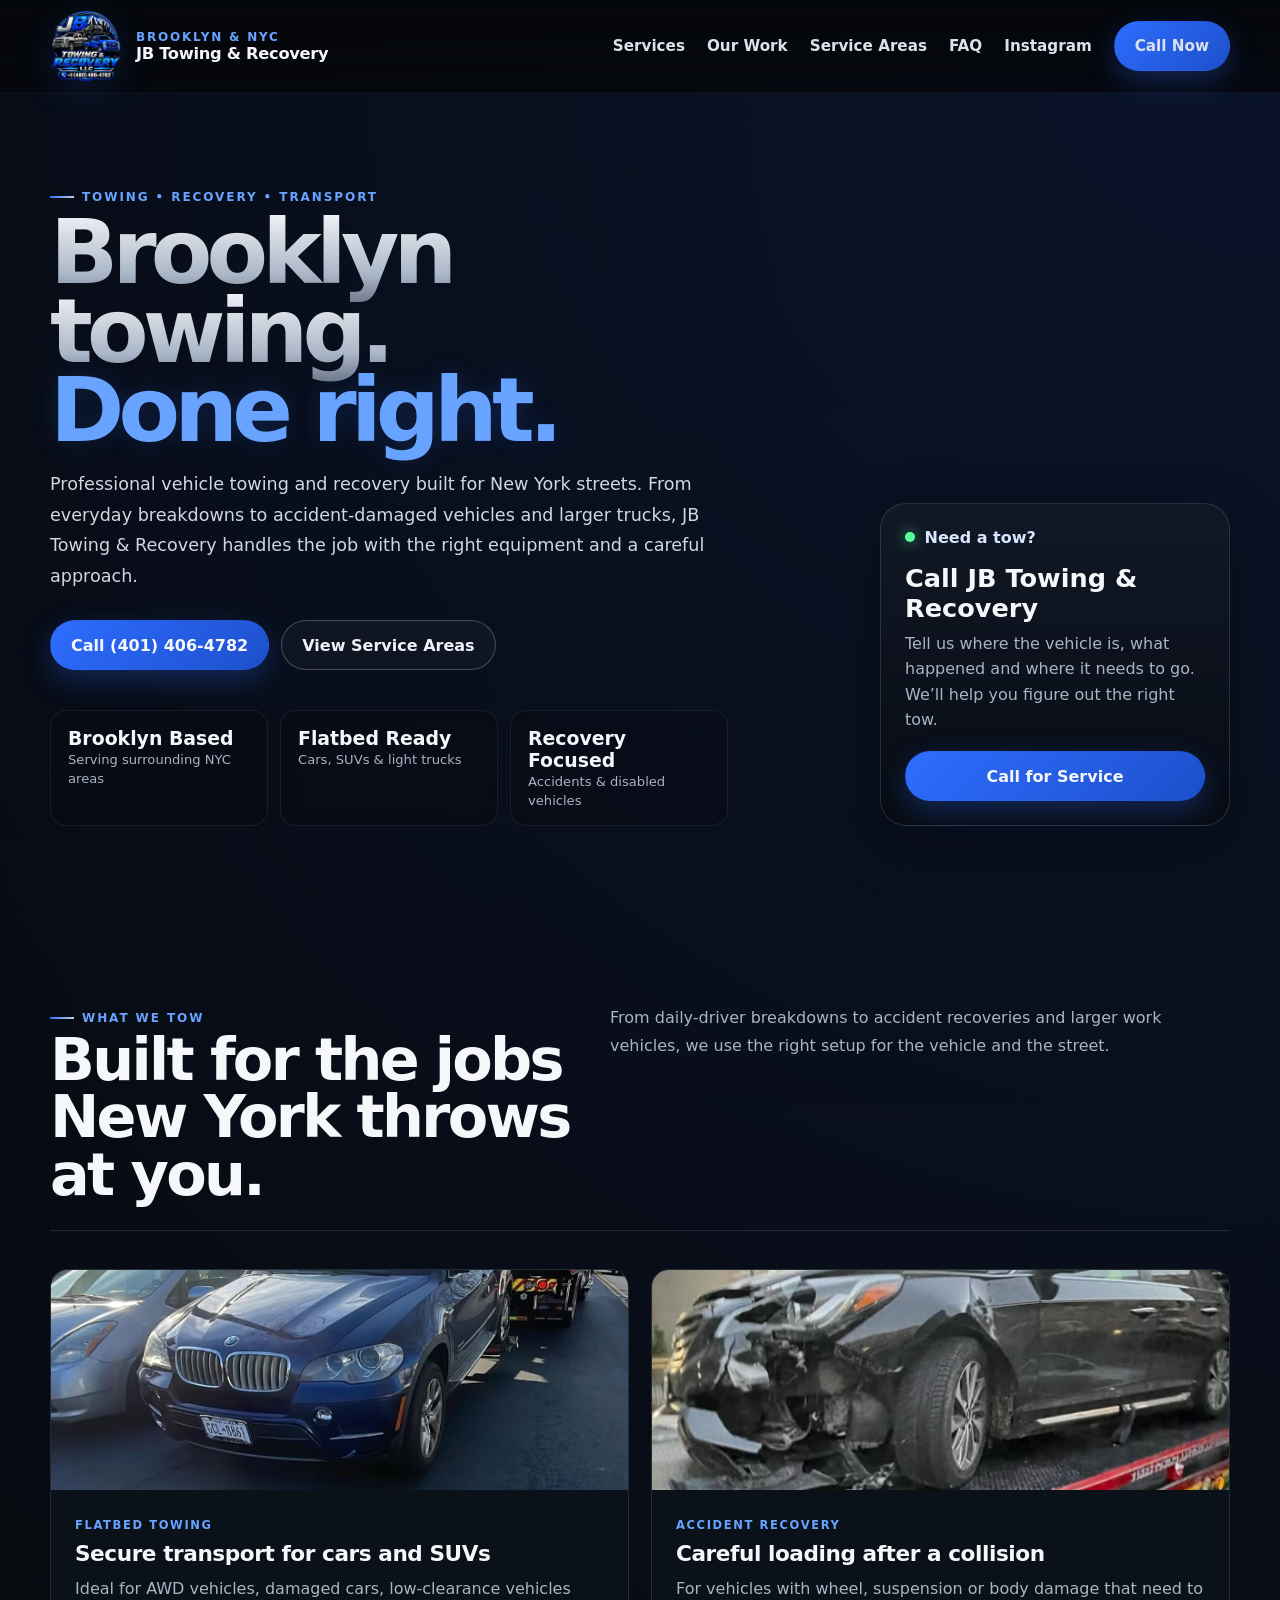
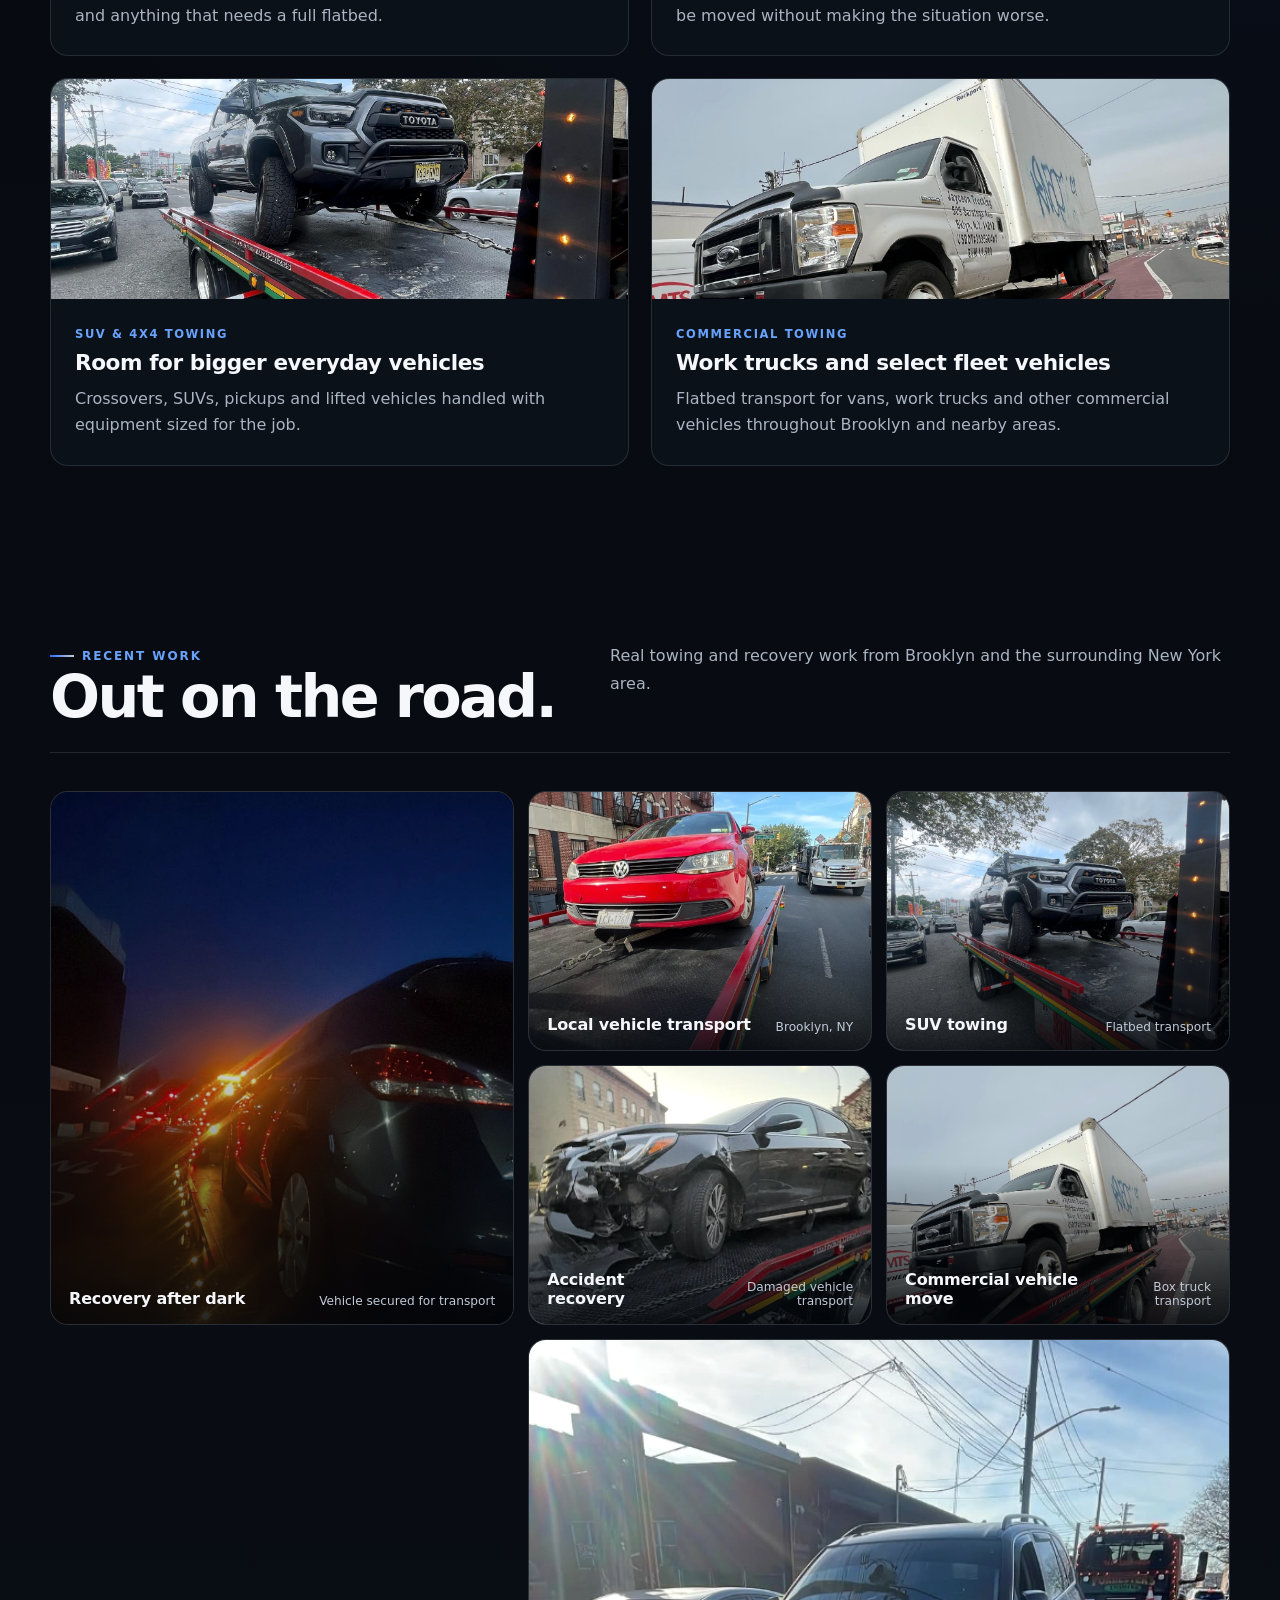
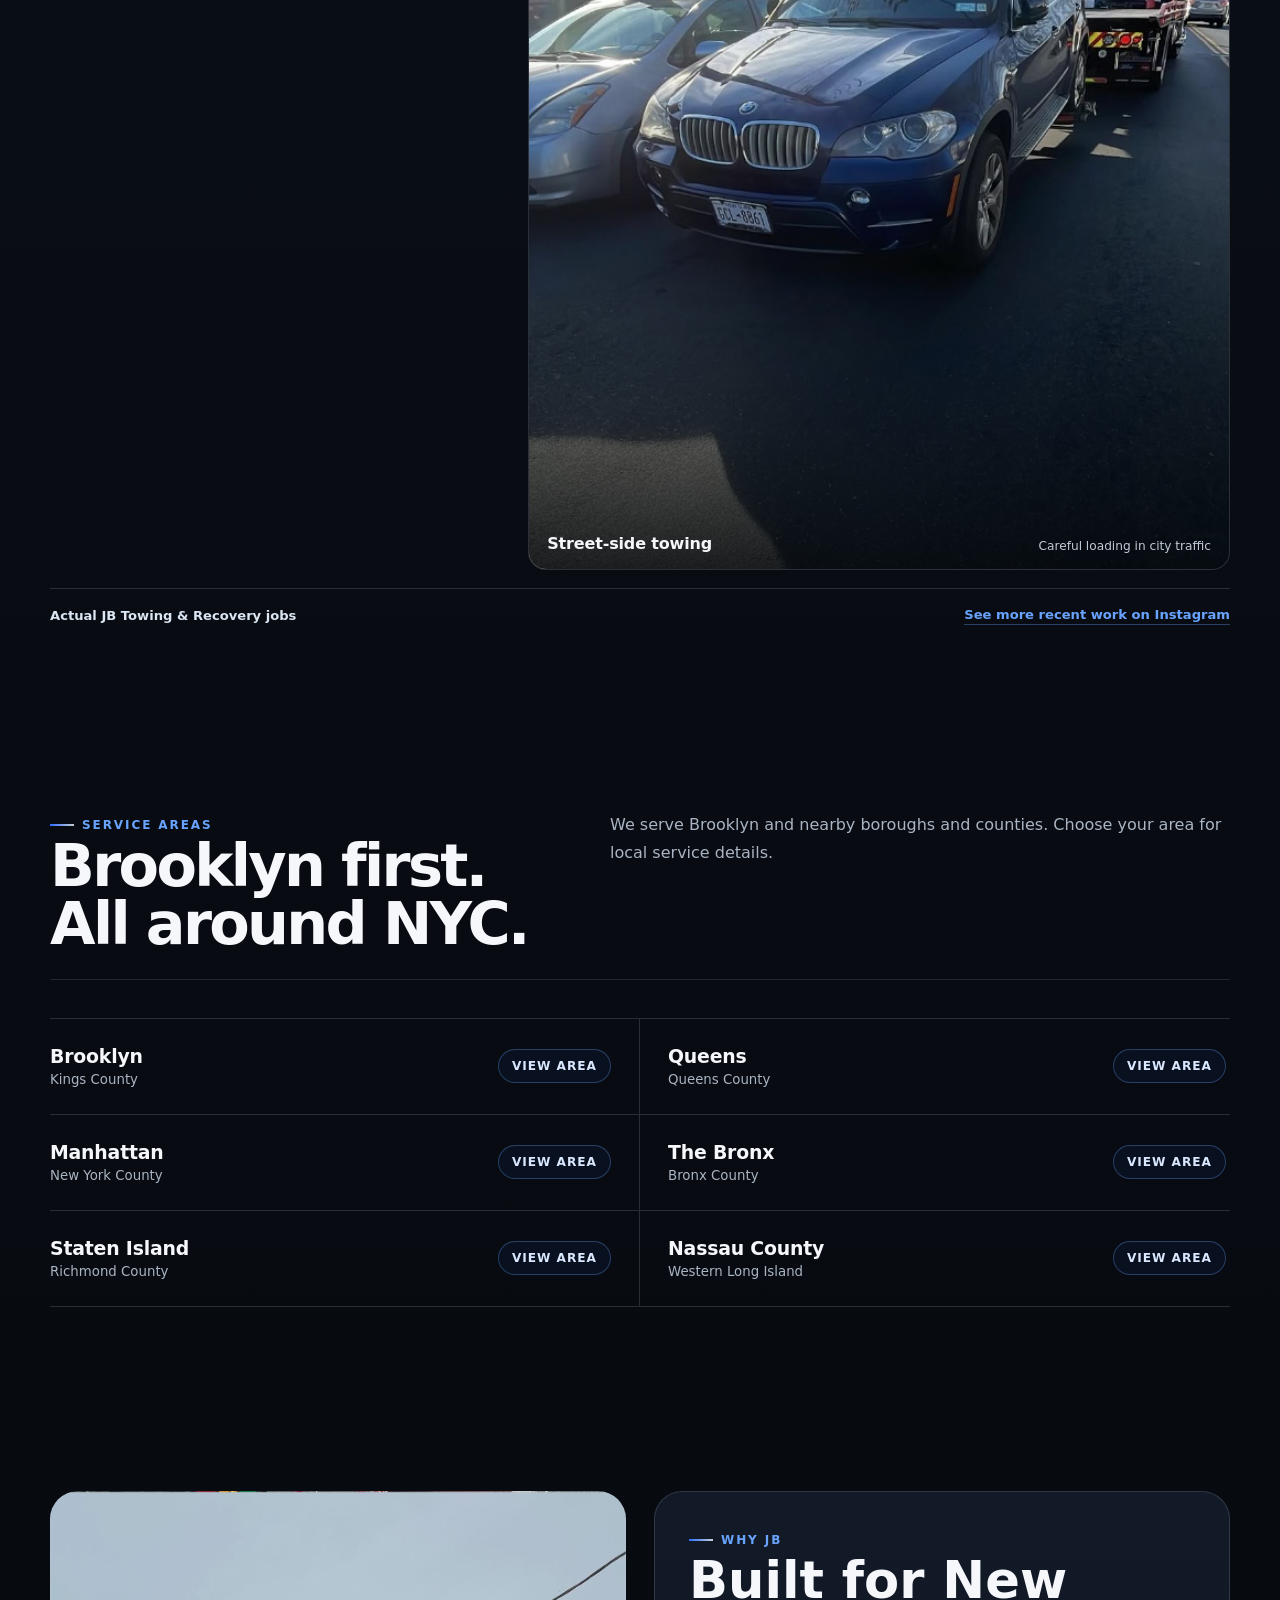
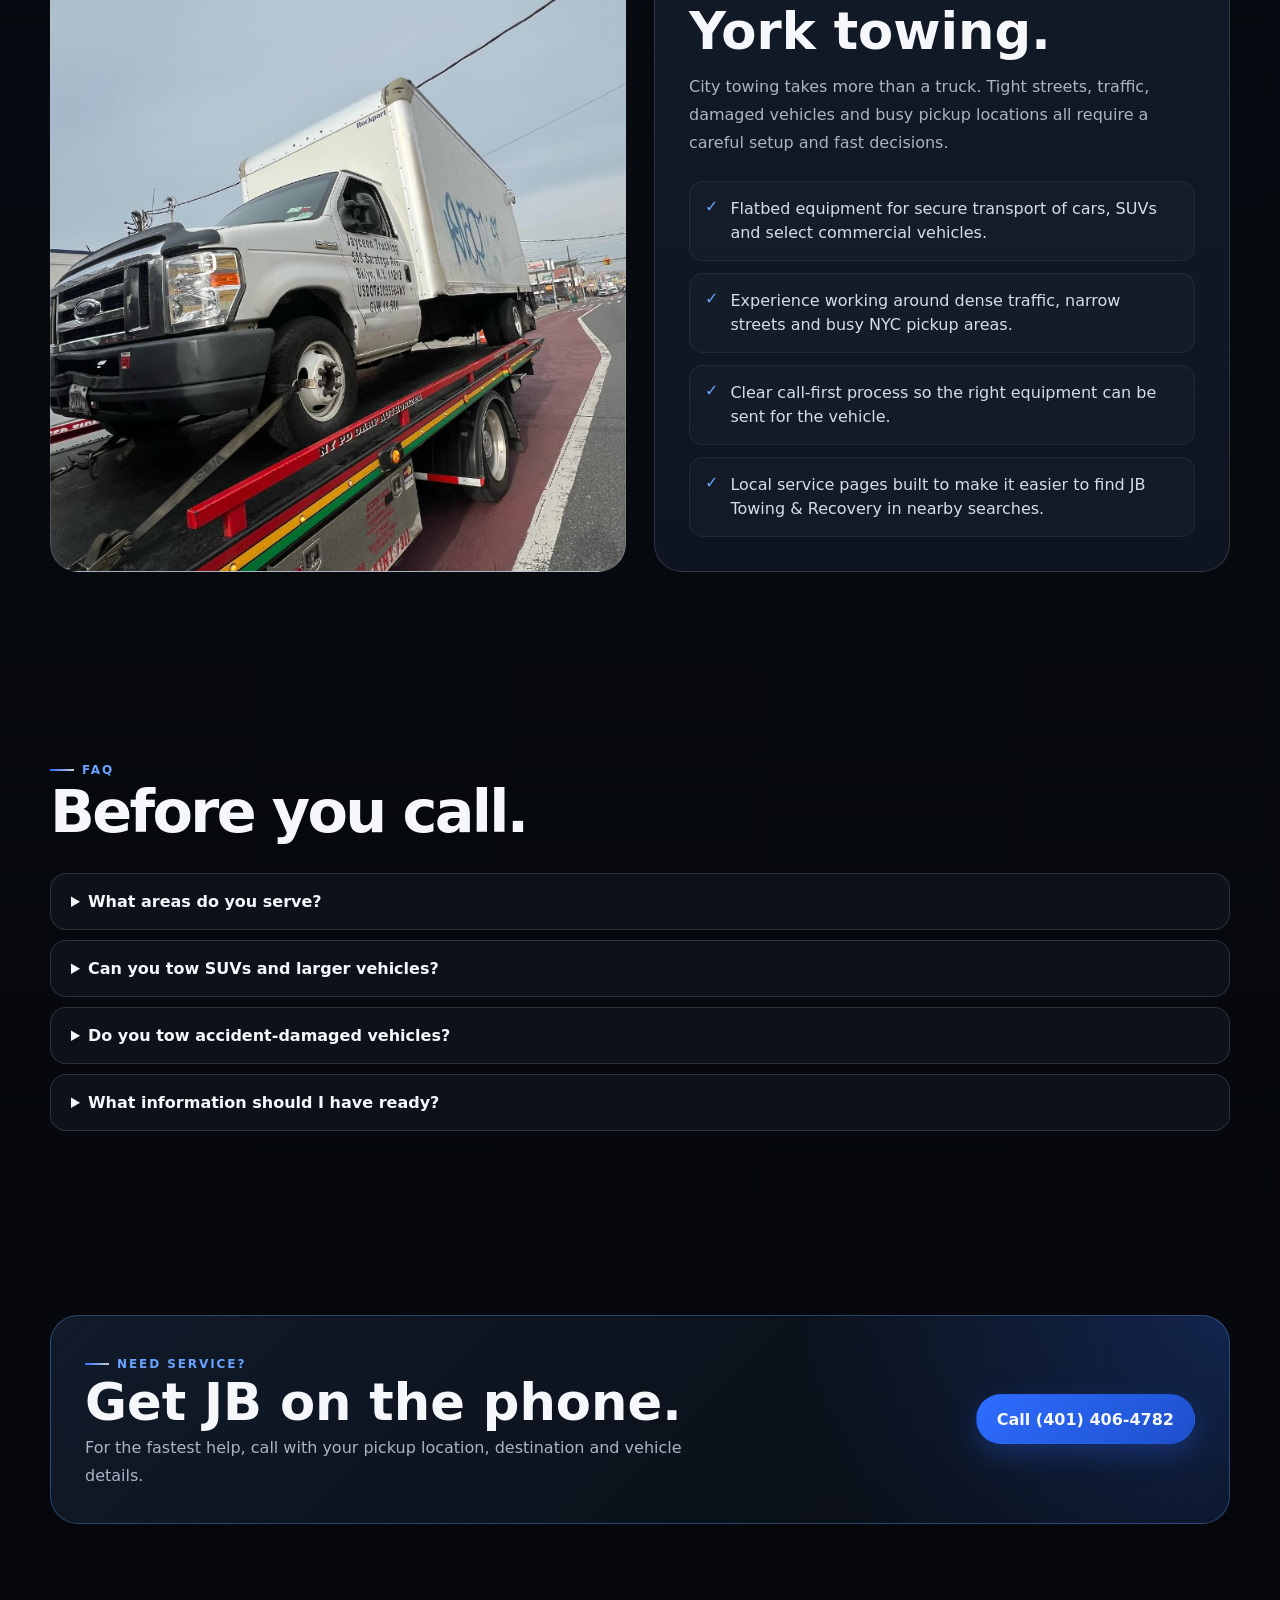
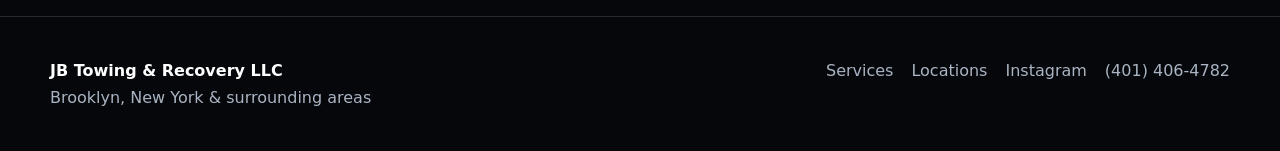
==== commit 90fb0a9a: "Add files via upload" ====
--- a/index.html
+++ b/index.html
@@ -27,7 +27,7 @@
 <script type="application/ld+json">{
   "@context":"https://schema.org",
   "@graph":[
-    {"@type":"Organization","@id":"https://www.jbtowingrecovery.com/#organization","name":"JB Towing & Recovery LLC","url":"https://www.jbtowingrecovery.com/","logo":"https://www.jbtowingrecovery.com/assets/logo.png","sameAs":["https://www.instagram.com/jbtowingrecovery/"]},
+    {"@type":"Organization","@id":"https://www.jbtowingrecovery.com/#organization","name":"JB Towing & Recovery LLC","url":"https://www.jbtowingrecovery.com/","logo":"https://www.jbtowingrecovery.com/assets/logo-v2.png","sameAs":["https://www.instagram.com/jbtowingrecovery/"]},
     {"@type":"WebSite","@id":"https://www.jbtowingrecovery.com/#website","url":"https://www.jbtowingrecovery.com/","name":"JB Towing & Recovery LLC","publisher":{"@id":"https://www.jbtowingrecovery.com/#organization"}},
     {"@type":"TowingService","@id":"https://www.jbtowingrecovery.com/#towingservice","name":"JB Towing & Recovery LLC","url":"https://www.jbtowingrecovery.com/","telephone":"+1-401-406-4782","image":["https://www.jbtowingrecovery.com/assets/tow-6.png","https://www.jbtowingrecovery.com/assets/tow-4.png","https://www.jbtowingrecovery.com/assets/tow-3.png"],"priceRange":"Call for quote","areaServed":[{"@type":"City","name":"Brooklyn"},{"@type":"City","name":"Queens"},{"@type":"City","name":"Manhattan"},{"@type":"City","name":"Bronx"},{"@type":"City","name":"Staten Island"},{"@type":"AdministrativeArea","name":"Nassau County"}],"knowsAbout":["Flatbed towing","Accident recovery","SUV towing","Vehicle transport","Commercial vehicle towing"],"parentOrganization":{"@id":"https://www.jbtowingrecovery.com/#organization"}},
     {"@type":"FAQPage","@id":"https://www.jbtowingrecovery.com/#faq","mainEntity":[
@@ -41,7 +41,7 @@
 </head>
 <body>
 <header><div class="container nav">
-<a class="brand" href="index.html"><img src="assets/logo.png" alt="JB Towing & Recovery LLC logo"><div class="brand-text"><span>Brooklyn & NYC</span><strong>JB Towing & Recovery</strong></div></a>
+<a class="brand" href="index.html"><img src="assets/logo-v2.png" alt="JB Towing & Recovery LLC logo"><div class="brand-text"><span>Brooklyn & NYC</span><strong>JB Towing & Recovery</strong></div></a>
 <nav class="navlinks"><a href="#services">Services</a><a href="#work">Our Work</a><a href="#areas">Service Areas</a><a href="#faq">FAQ</a><a href="https://www.instagram.com/jbtowingrecovery/" target="_blank" rel="noopener">Instagram</a><a class="btn btn-primary" href="tel:+14014064782">Call Now</a></nav>
 <button class="menu-btn" aria-label="Open menu">☰</button>
 </div></header>
--- a/styles.css
+++ b/styles.css
@@ -234,3 +234,13 @@
   .brand-text strong{font-size:.92rem;max-width:116px}
   .menu-btn{width:44px;height:44px;flex-basis:44px}
 }
+
+/* v6 logo: cleaner high-resolution crest supplied by client */
+@media(max-width:640px){
+  .brand img{width:88px;height:88px;flex-basis:88px}
+  .nav{height:92px}
+}
+@media(max-width:390px){
+  .brand img{width:82px;height:82px;flex-basis:82px}
+  .nav{height:88px}
+}
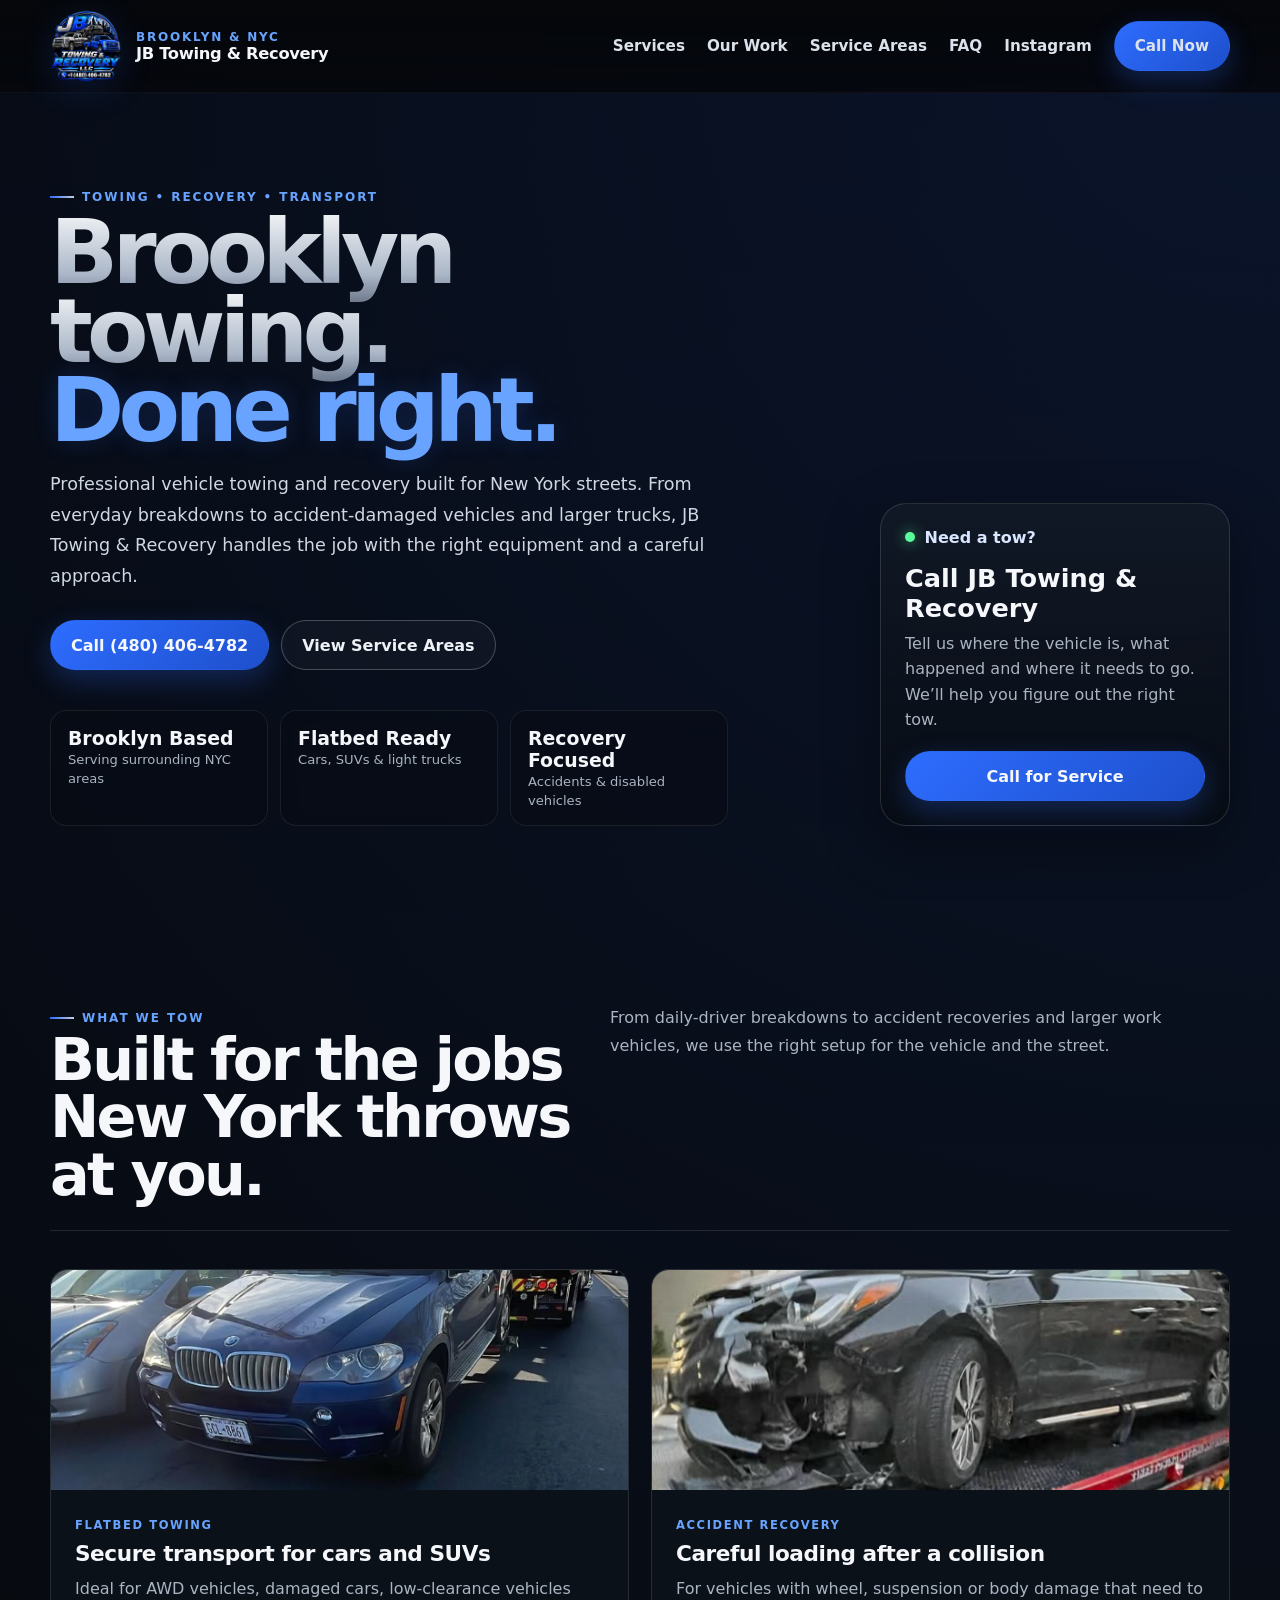
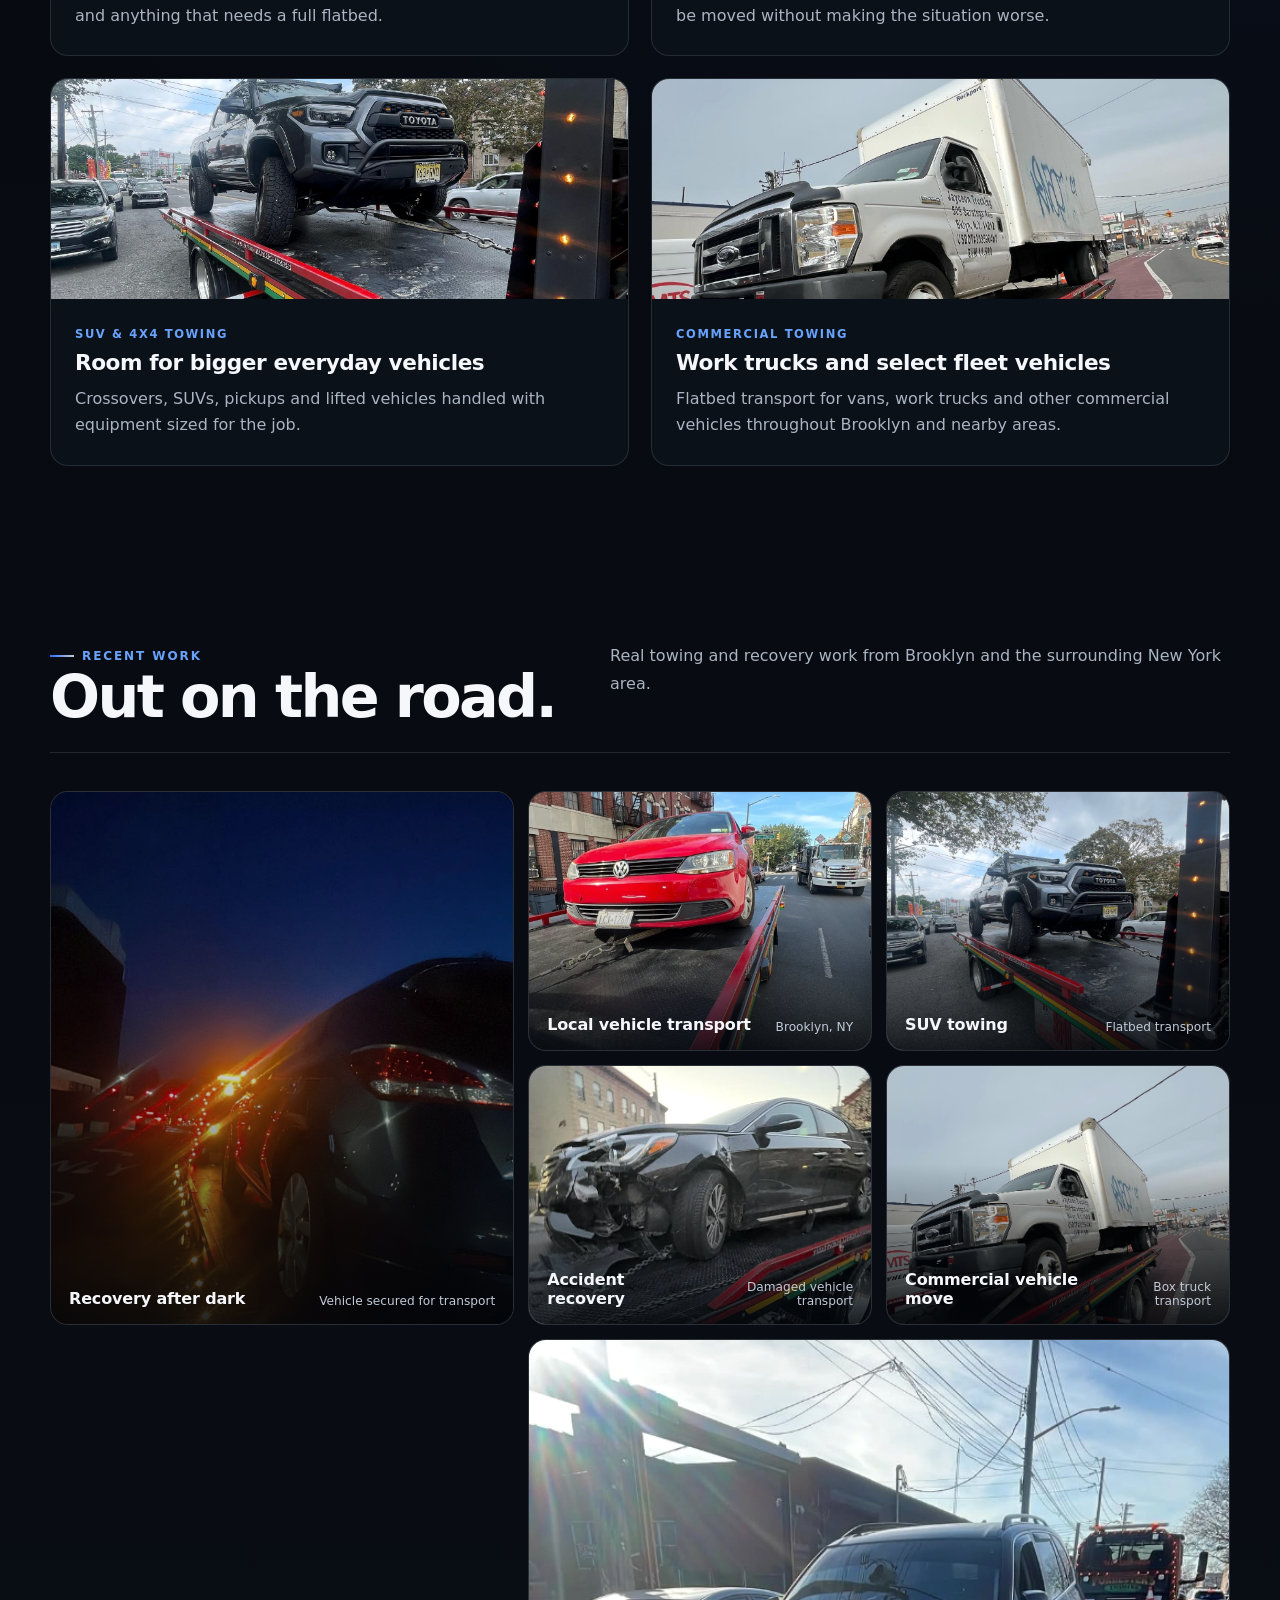
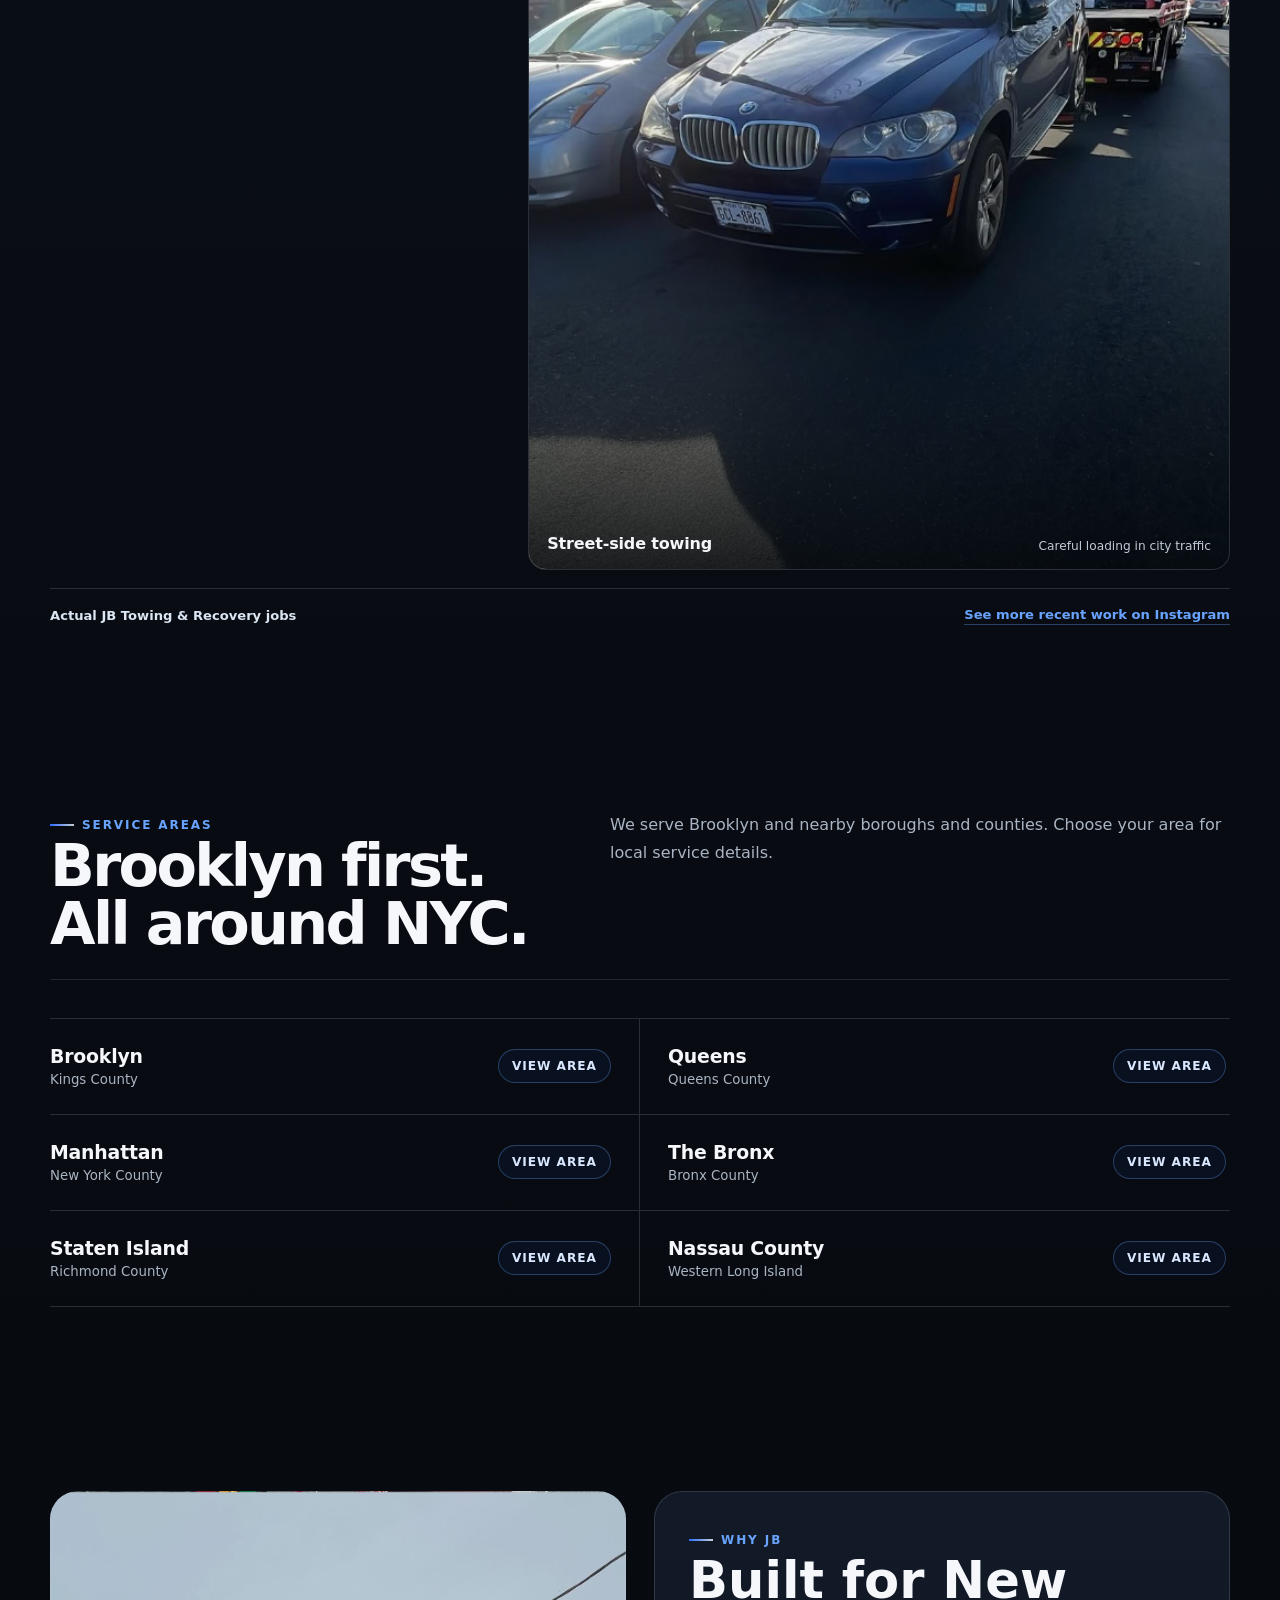
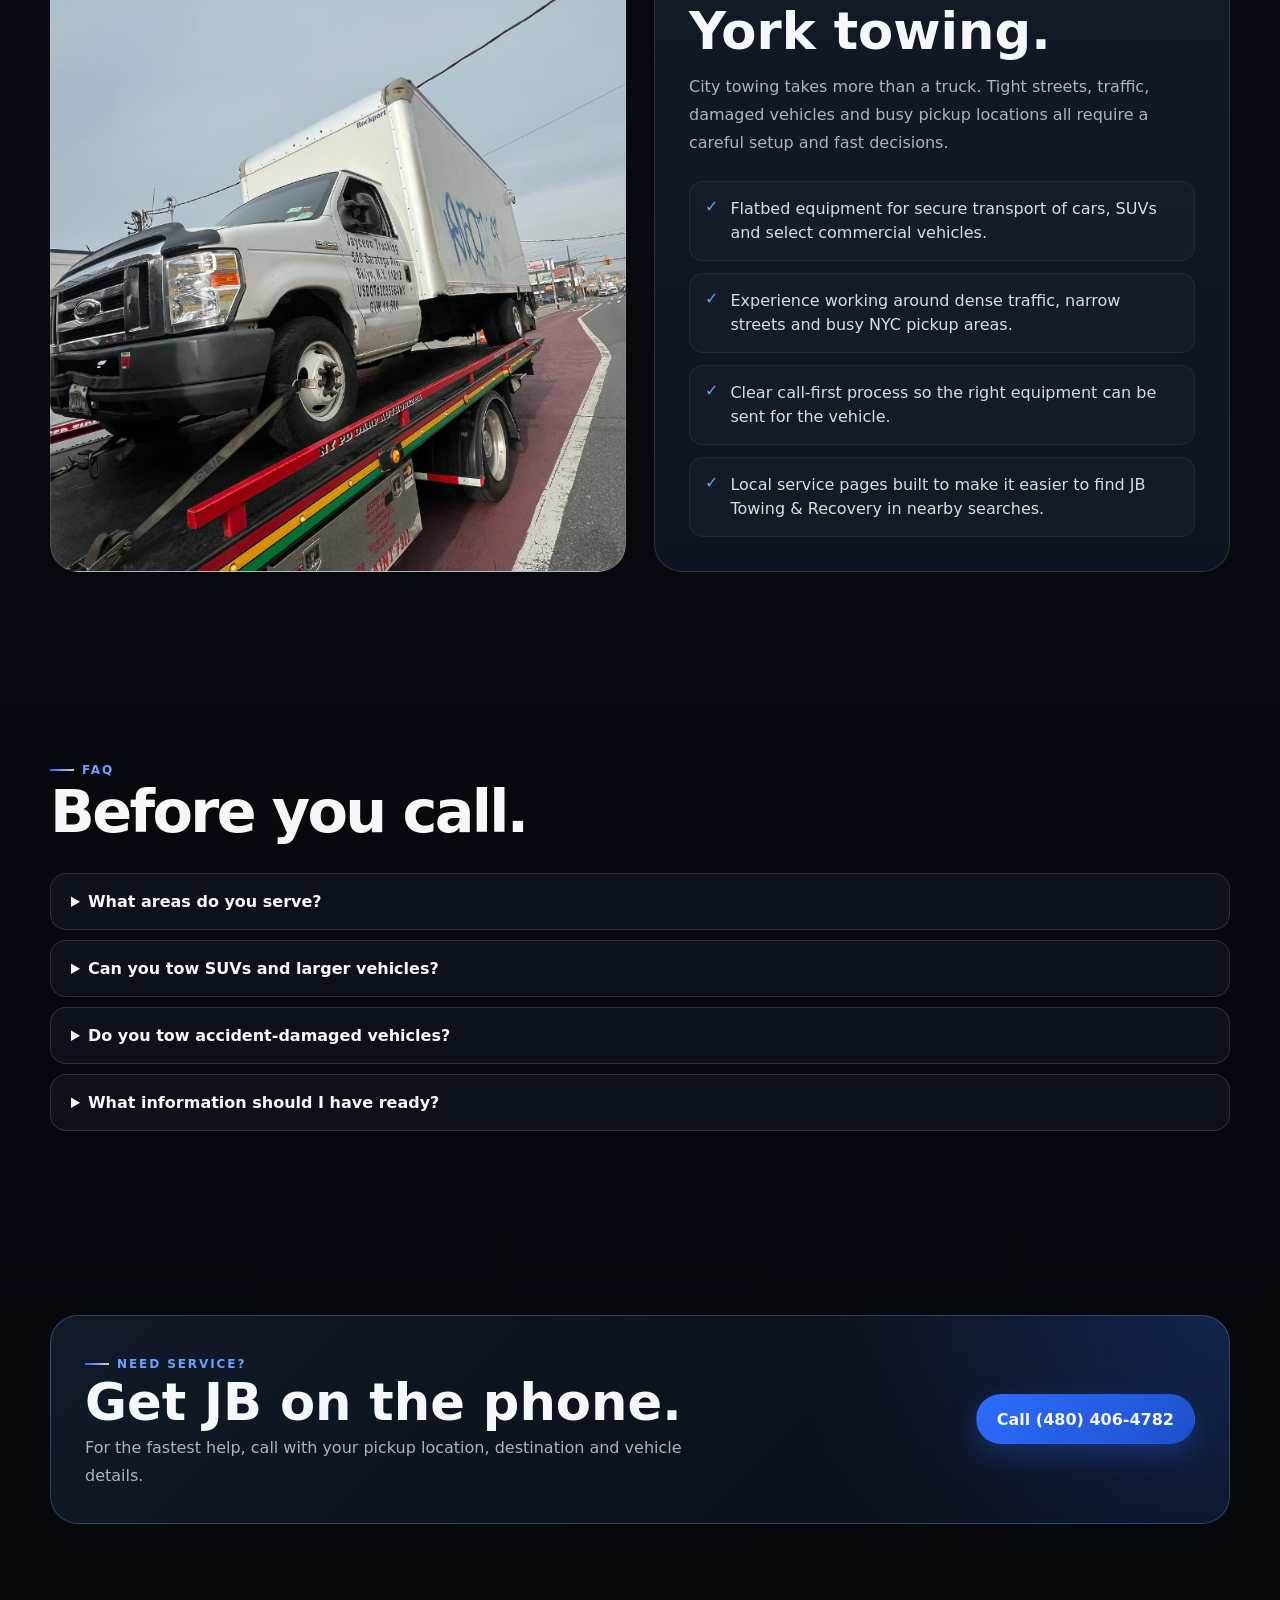
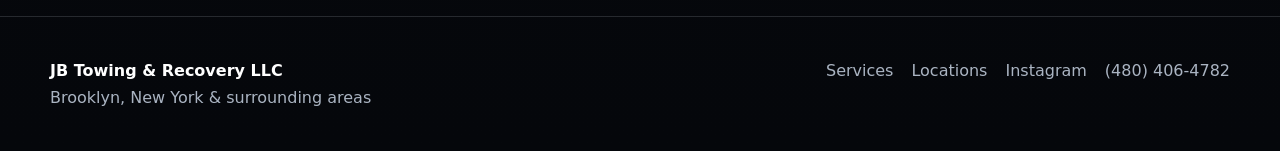
==== commit 06713d26: "Add files via upload" ====
--- a/index.html
+++ b/index.html
@@ -29,7 +29,7 @@
   "@graph":[
     {"@type":"Organization","@id":"https://www.jbtowingrecovery.com/#organization","name":"JB Towing & Recovery LLC","url":"https://www.jbtowingrecovery.com/","logo":"https://www.jbtowingrecovery.com/assets/logo-v2.png","sameAs":["https://www.instagram.com/jbtowingrecovery/"]},
     {"@type":"WebSite","@id":"https://www.jbtowingrecovery.com/#website","url":"https://www.jbtowingrecovery.com/","name":"JB Towing & Recovery LLC","publisher":{"@id":"https://www.jbtowingrecovery.com/#organization"}},
-    {"@type":"TowingService","@id":"https://www.jbtowingrecovery.com/#towingservice","name":"JB Towing & Recovery LLC","url":"https://www.jbtowingrecovery.com/","telephone":"+1-401-406-4782","image":["https://www.jbtowingrecovery.com/assets/tow-6.png","https://www.jbtowingrecovery.com/assets/tow-4.png","https://www.jbtowingrecovery.com/assets/tow-3.png"],"priceRange":"Call for quote","areaServed":[{"@type":"City","name":"Brooklyn"},{"@type":"City","name":"Queens"},{"@type":"City","name":"Manhattan"},{"@type":"City","name":"Bronx"},{"@type":"City","name":"Staten Island"},{"@type":"AdministrativeArea","name":"Nassau County"}],"knowsAbout":["Flatbed towing","Accident recovery","SUV towing","Vehicle transport","Commercial vehicle towing"],"parentOrganization":{"@id":"https://www.jbtowingrecovery.com/#organization"}},
+    {"@type":"TowingService","@id":"https://www.jbtowingrecovery.com/#towingservice","name":"JB Towing & Recovery LLC","url":"https://www.jbtowingrecovery.com/","telephone":"+1-480-406-4782","image":["https://www.jbtowingrecovery.com/assets/tow-6.png","https://www.jbtowingrecovery.com/assets/tow-4.png","https://www.jbtowingrecovery.com/assets/tow-3.png"],"priceRange":"Call for quote","areaServed":[{"@type":"City","name":"Brooklyn"},{"@type":"City","name":"Queens"},{"@type":"City","name":"Manhattan"},{"@type":"City","name":"Bronx"},{"@type":"City","name":"Staten Island"},{"@type":"AdministrativeArea","name":"Nassau County"}],"knowsAbout":["Flatbed towing","Accident recovery","SUV towing","Vehicle transport","Commercial vehicle towing"],"parentOrganization":{"@id":"https://www.jbtowingrecovery.com/#organization"}},
     {"@type":"FAQPage","@id":"https://www.jbtowingrecovery.com/#faq","mainEntity":[
       {"@type":"Question","name":"What areas do you serve?","acceptedAnswer":{"@type":"Answer","text":"Brooklyn is the primary service area, with coverage extending into Queens, Manhattan, the Bronx, Staten Island and nearby Nassau County depending on the job."}},
       {"@type":"Question","name":"Can you tow SUVs and larger vehicles?","acceptedAnswer":{"@type":"Answer","text":"Yes. JB Towing & Recovery handles SUVs, pickups and select larger or commercial vehicles. Call with the vehicle year, make, model and condition so equipment compatibility can be confirmed."}},
@@ -42,13 +42,13 @@
 <body>
 <header><div class="container nav">
 <a class="brand" href="index.html"><img src="assets/logo-v2.png" alt="JB Towing & Recovery LLC logo"><div class="brand-text"><span>Brooklyn & NYC</span><strong>JB Towing & Recovery</strong></div></a>
-<nav class="navlinks"><a href="#services">Services</a><a href="#work">Our Work</a><a href="#areas">Service Areas</a><a href="#faq">FAQ</a><a href="https://www.instagram.com/jbtowingrecovery/" target="_blank" rel="noopener">Instagram</a><a class="btn btn-primary" href="tel:+14014064782">Call Now</a></nav>
+<nav class="navlinks"><a href="#services">Services</a><a href="#work">Our Work</a><a href="#areas">Service Areas</a><a href="#faq">FAQ</a><a href="https://www.instagram.com/jbtowingrecovery/" target="_blank" rel="noopener">Instagram</a><a class="btn btn-primary" href="tel:+14804064782">Call Now</a></nav>
 <button class="menu-btn" aria-label="Open menu">☰</button>
 </div></header>
 <main>
 <section class="hero"><div class="hero-media"></div><div class="container hero-grid">
-<div><div class="eyebrow">Towing • Recovery • Transport</div><h1><span class="metal">Brooklyn towing.</span><br><span class="blue">Done right.</span></h1><p class="hero-copy">Professional vehicle towing and recovery built for New York streets. From everyday breakdowns to accident-damaged vehicles and larger trucks, JB Towing & Recovery handles the job with the right equipment and a careful approach.</p><div class="hero-actions"><a class="btn btn-primary" href="tel:+14014064782">Call (401) 406-4782</a><a class="btn btn-secondary" href="#areas">View Service Areas</a></div><div class="stats"><div class="stat"><strong>Brooklyn Based</strong><span>Serving surrounding NYC areas</span></div><div class="stat"><strong>Flatbed Ready</strong><span>Cars, SUVs & light trucks</span></div><div class="stat"><strong>Recovery Focused</strong><span>Accidents & disabled vehicles</span></div></div></div>
-<aside class="hero-card"><div class="status"><span class="status-dot"></span>Need a tow?</div><h3>Call JB Towing & Recovery</h3><p>Tell us where the vehicle is, what happened and where it needs to go. We’ll help you figure out the right tow.</p><a class="btn btn-primary" style="width:100%" href="tel:+14014064782">Call for Service</a></aside>
+<div><div class="eyebrow">Towing • Recovery • Transport</div><h1><span class="metal">Brooklyn towing.</span><br><span class="blue">Done right.</span></h1><p class="hero-copy">Professional vehicle towing and recovery built for New York streets. From everyday breakdowns to accident-damaged vehicles and larger trucks, JB Towing & Recovery handles the job with the right equipment and a careful approach.</p><div class="hero-actions"><a class="btn btn-primary" href="tel:+14804064782">Call (480) 406-4782</a><a class="btn btn-secondary" href="#areas">View Service Areas</a></div><div class="stats"><div class="stat"><strong>Brooklyn Based</strong><span>Serving surrounding NYC areas</span></div><div class="stat"><strong>Flatbed Ready</strong><span>Cars, SUVs & light trucks</span></div><div class="stat"><strong>Recovery Focused</strong><span>Accidents & disabled vehicles</span></div></div></div>
+<aside class="hero-card"><div class="status"><span class="status-dot"></span>Need a tow?</div><h3>Call JB Towing & Recovery</h3><p>Tell us where the vehicle is, what happened and where it needs to go. We’ll help you figure out the right tow.</p><a class="btn btn-primary" style="width:100%" href="tel:+14804064782">Call for Service</a></aside>
 </div></section>
 <section class="section services-section" id="services"><div class="container"><div class="section-head section-head-clean"><div><div class="eyebrow">What we tow</div><h2>Built for the jobs<br>New York throws at you.</h2></div><p>From daily-driver breakdowns to accident recoveries and larger work vehicles, we use the right setup for the vehicle and the street.</p></div><div class="services services-photo">
 <article class="service service-photo-card"><div class="service-image"><img src="assets/tow-1.png" alt="Flatbed towing service in Brooklyn"></div><div class="service-copy"><span>Flatbed towing</span><h3>Secure transport for cars and SUVs</h3><p>Ideal for AWD vehicles, damaged cars, low-clearance vehicles and anything that needs a full flatbed.</p></div></article>
@@ -77,9 +77,9 @@
 </div></div></section>
 <section class="section"><div class="container why"><div class="why-media"></div><div class="why-panel"><div class="eyebrow">Why JB</div><h2 style="font-size:clamp(2.2rem,4vw,3.8rem);line-height:1;margin:.5rem 0 1rem">Built for New York towing.</h2><p style="color:var(--muted);line-height:1.75">City towing takes more than a truck. Tight streets, traffic, damaged vehicles and busy pickup locations all require a careful setup and fast decisions.</p><div class="checks"><div class="check"><i>✓</i><span>Flatbed equipment for secure transport of cars, SUVs and select commercial vehicles.</span></div><div class="check"><i>✓</i><span>Experience working around dense traffic, narrow streets and busy NYC pickup areas.</span></div><div class="check"><i>✓</i><span>Clear call-first process so the right equipment can be sent for the vehicle.</span></div><div class="check"><i>✓</i><span>Local service pages built to make it easier to find JB Towing & Recovery in nearby searches.</span></div></div></div></div></section>
 <section class="section" id="faq"><div class="container"><div class="section-head"><div><div class="eyebrow">FAQ</div><h2>Before you call.</h2></div></div><div class="faq"><details><summary>What areas do you serve?</summary><p>Brooklyn is the primary service area, with coverage extending into Queens, Manhattan, the Bronx, Staten Island and nearby Nassau County depending on the job.</p></details><details><summary>Can you tow SUVs and larger vehicles?</summary><p>Yes. The supplied work photos show SUV, pickup and box-truck towing. When calling, share the vehicle year, make, model and condition so the proper equipment can be confirmed.</p></details><details><summary>Do you tow accident-damaged vehicles?</summary><p>Yes. Flatbed transport is especially useful when a vehicle has body, wheel or suspension damage that makes normal towing difficult.</p></details><details><summary>What information should I have ready?</summary><p>Your pickup location, destination, vehicle make/model, whether the vehicle rolls or steers, and a quick description of the issue.</p></details></div></div></section>
-<section class="section"><div class="container"><div class="cta"><div><div class="eyebrow">Need service?</div><h2>Get JB on the phone.</h2><p>For the fastest help, call with your pickup location, destination and vehicle details.</p></div><a class="btn btn-primary" href="tel:+14014064782">Call (401) 406-4782</a></div></div></section>
+<section class="section"><div class="container"><div class="cta"><div><div class="eyebrow">Need service?</div><h2>Get JB on the phone.</h2><p>For the fastest help, call with your pickup location, destination and vehicle details.</p></div><a class="btn btn-primary" href="tel:+14804064782">Call (480) 406-4782</a></div></div></section>
 </main>
-<footer><div class="container footer-grid"><div><strong>JB Towing & Recovery LLC</strong><div style="margin-top:8px">Brooklyn, New York & surrounding areas</div></div><div class="footer-links"><a href="#services">Services</a><a href="#areas">Locations</a><a href="https://www.instagram.com/jbtowingrecovery/" target="_blank" rel="noopener">Instagram</a><a href="tel:+14014064782">(401) 406-4782</a></div></div></footer>
-<a class="mobile-call" href="tel:+14014064782">Call JB Towing & Recovery</a>
+<footer><div class="container footer-grid"><div><strong>JB Towing & Recovery LLC</strong><div style="margin-top:8px">Brooklyn, New York & surrounding areas</div></div><div class="footer-links"><a href="#services">Services</a><a href="#areas">Locations</a><a href="https://www.instagram.com/jbtowingrecovery/" target="_blank" rel="noopener">Instagram</a><a href="tel:+14804064782">(480) 406-4782</a></div></div></footer>
+<a class="mobile-call" href="tel:+14804064782">Call JB Towing & Recovery</a>
 <script src="script.js"></script>
 </body></html>
